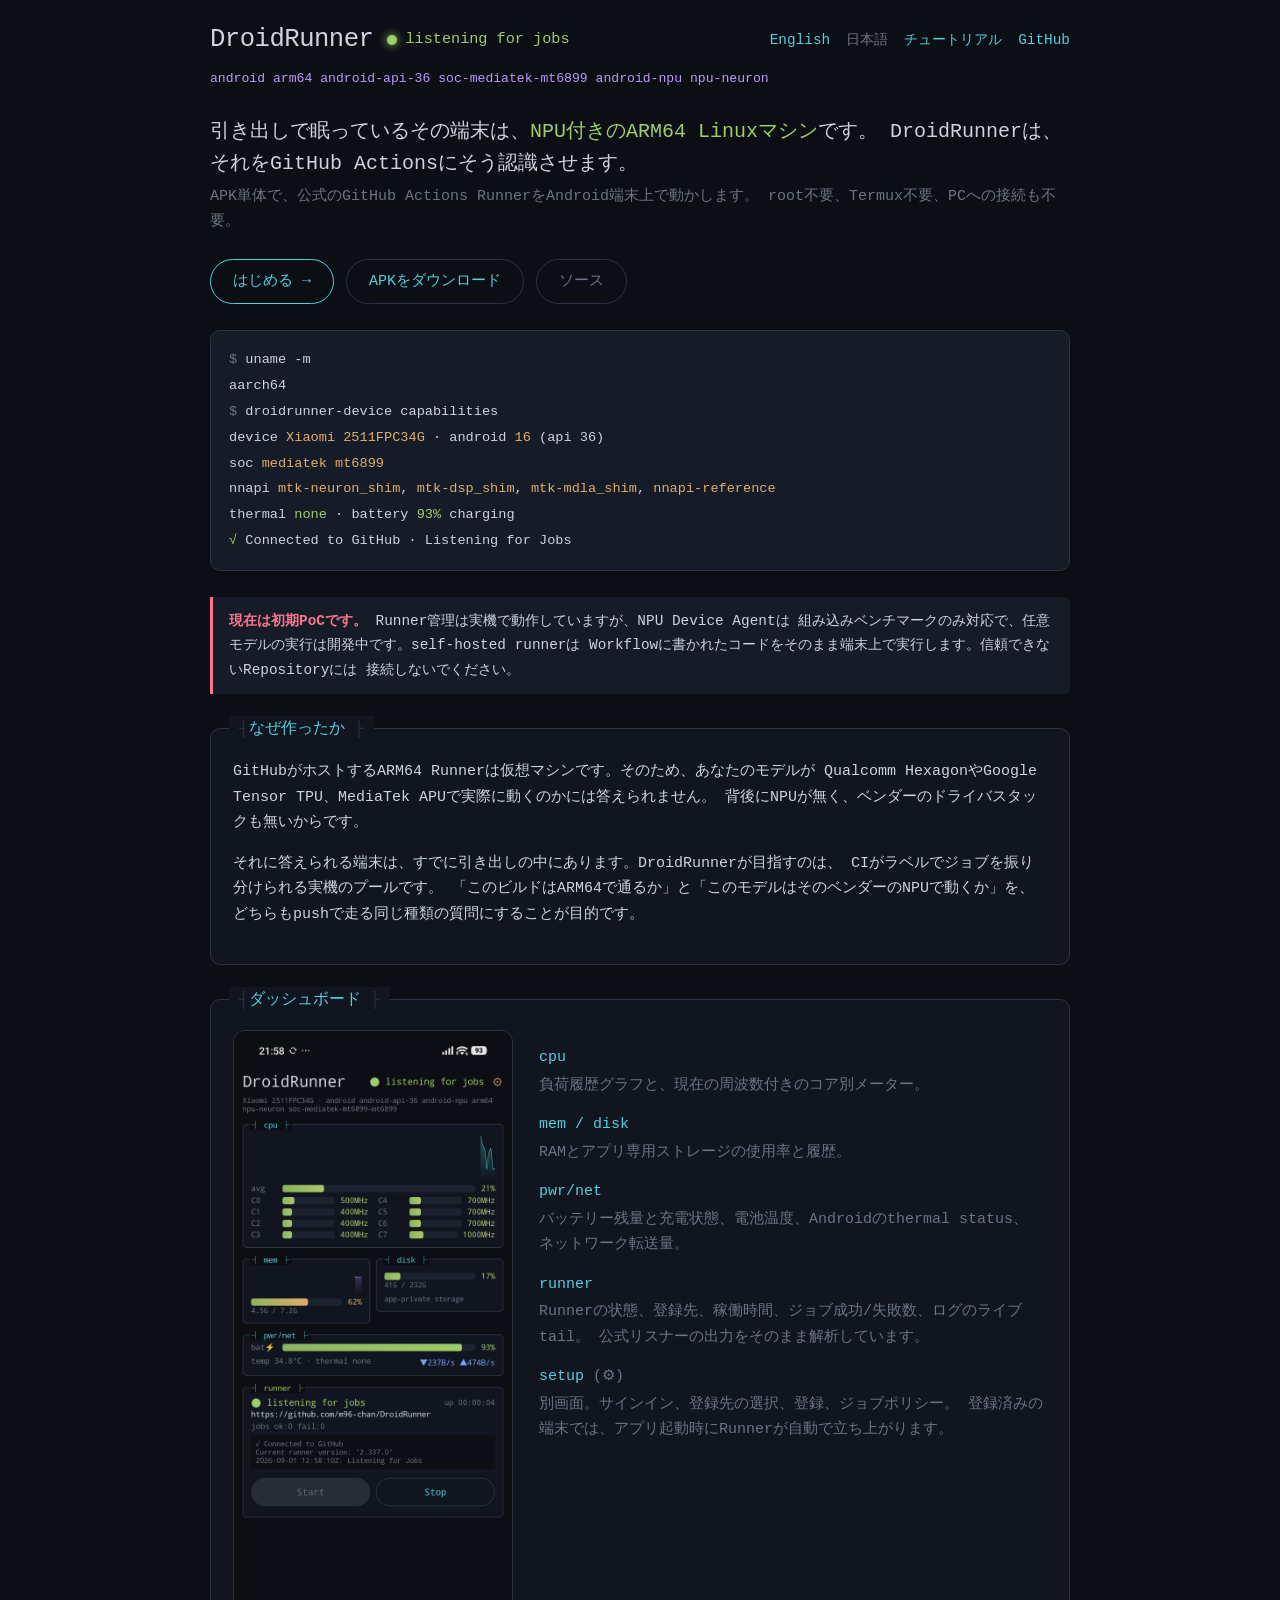
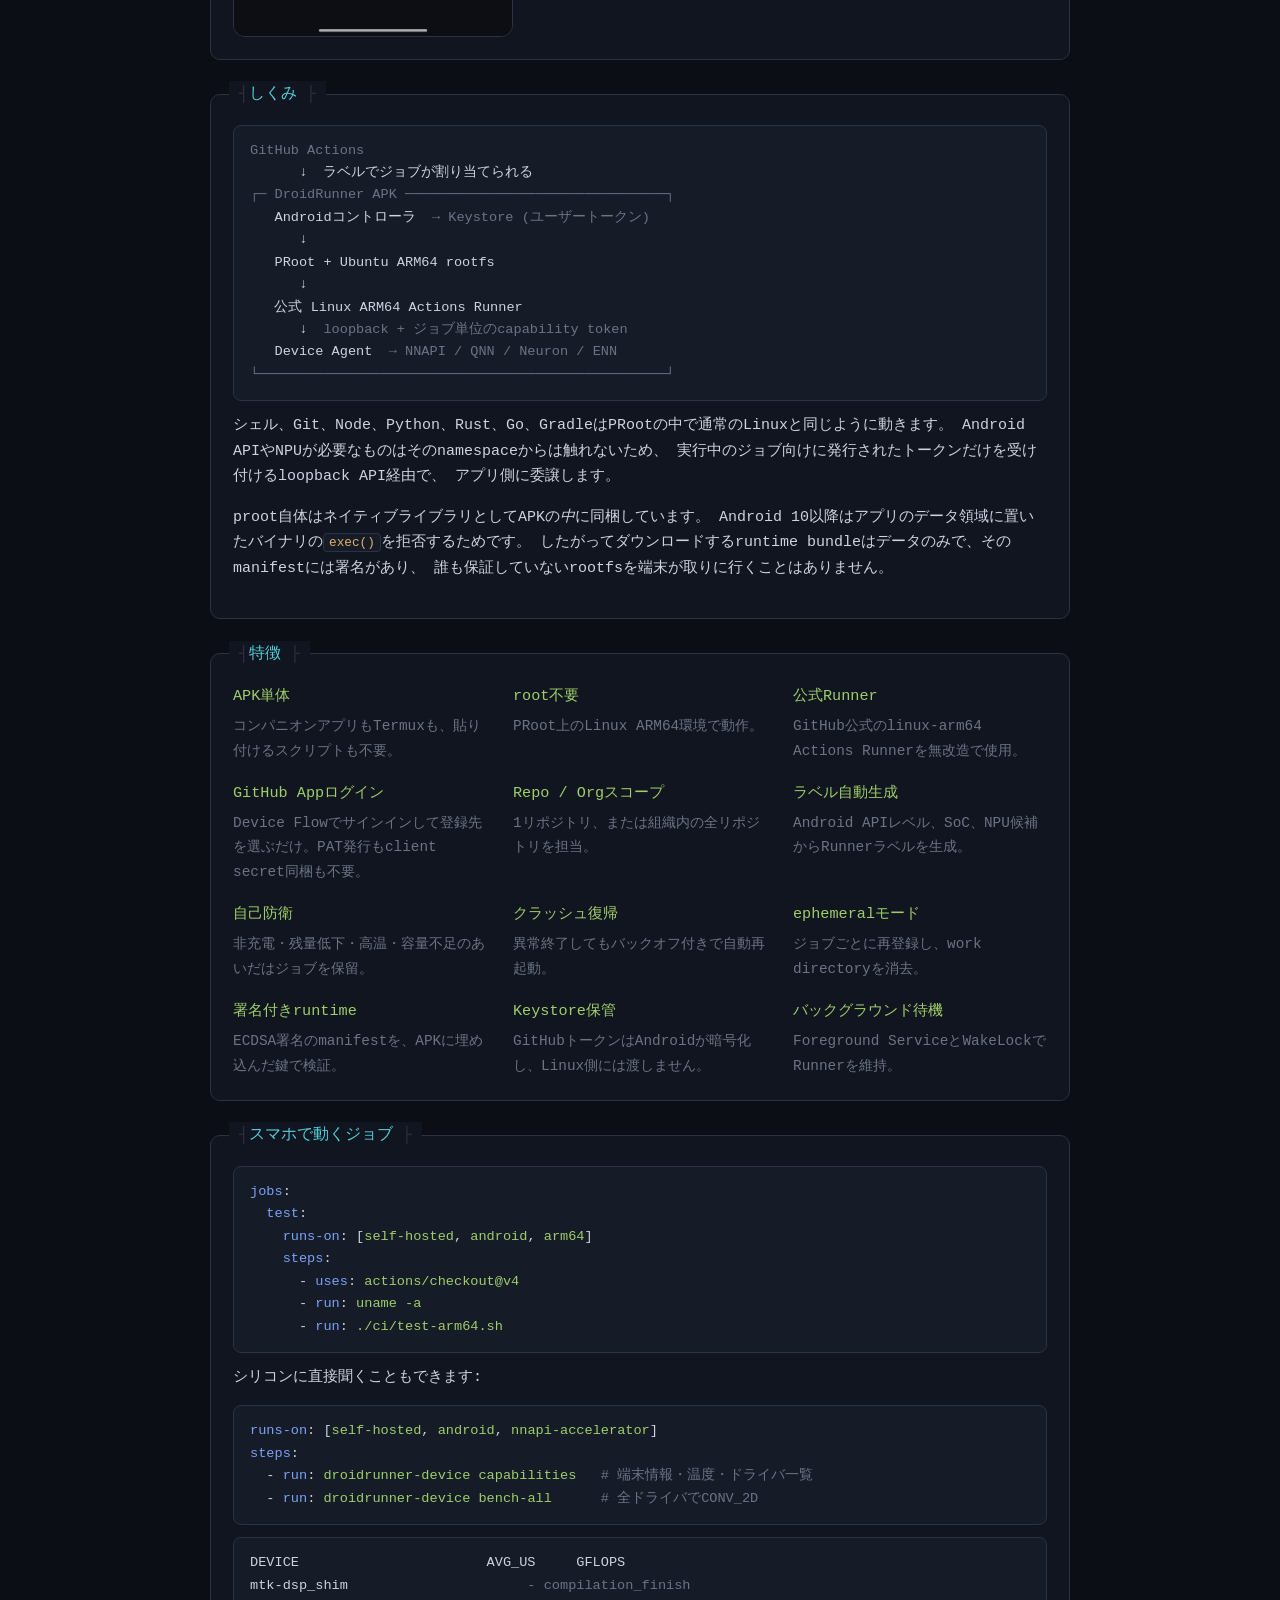
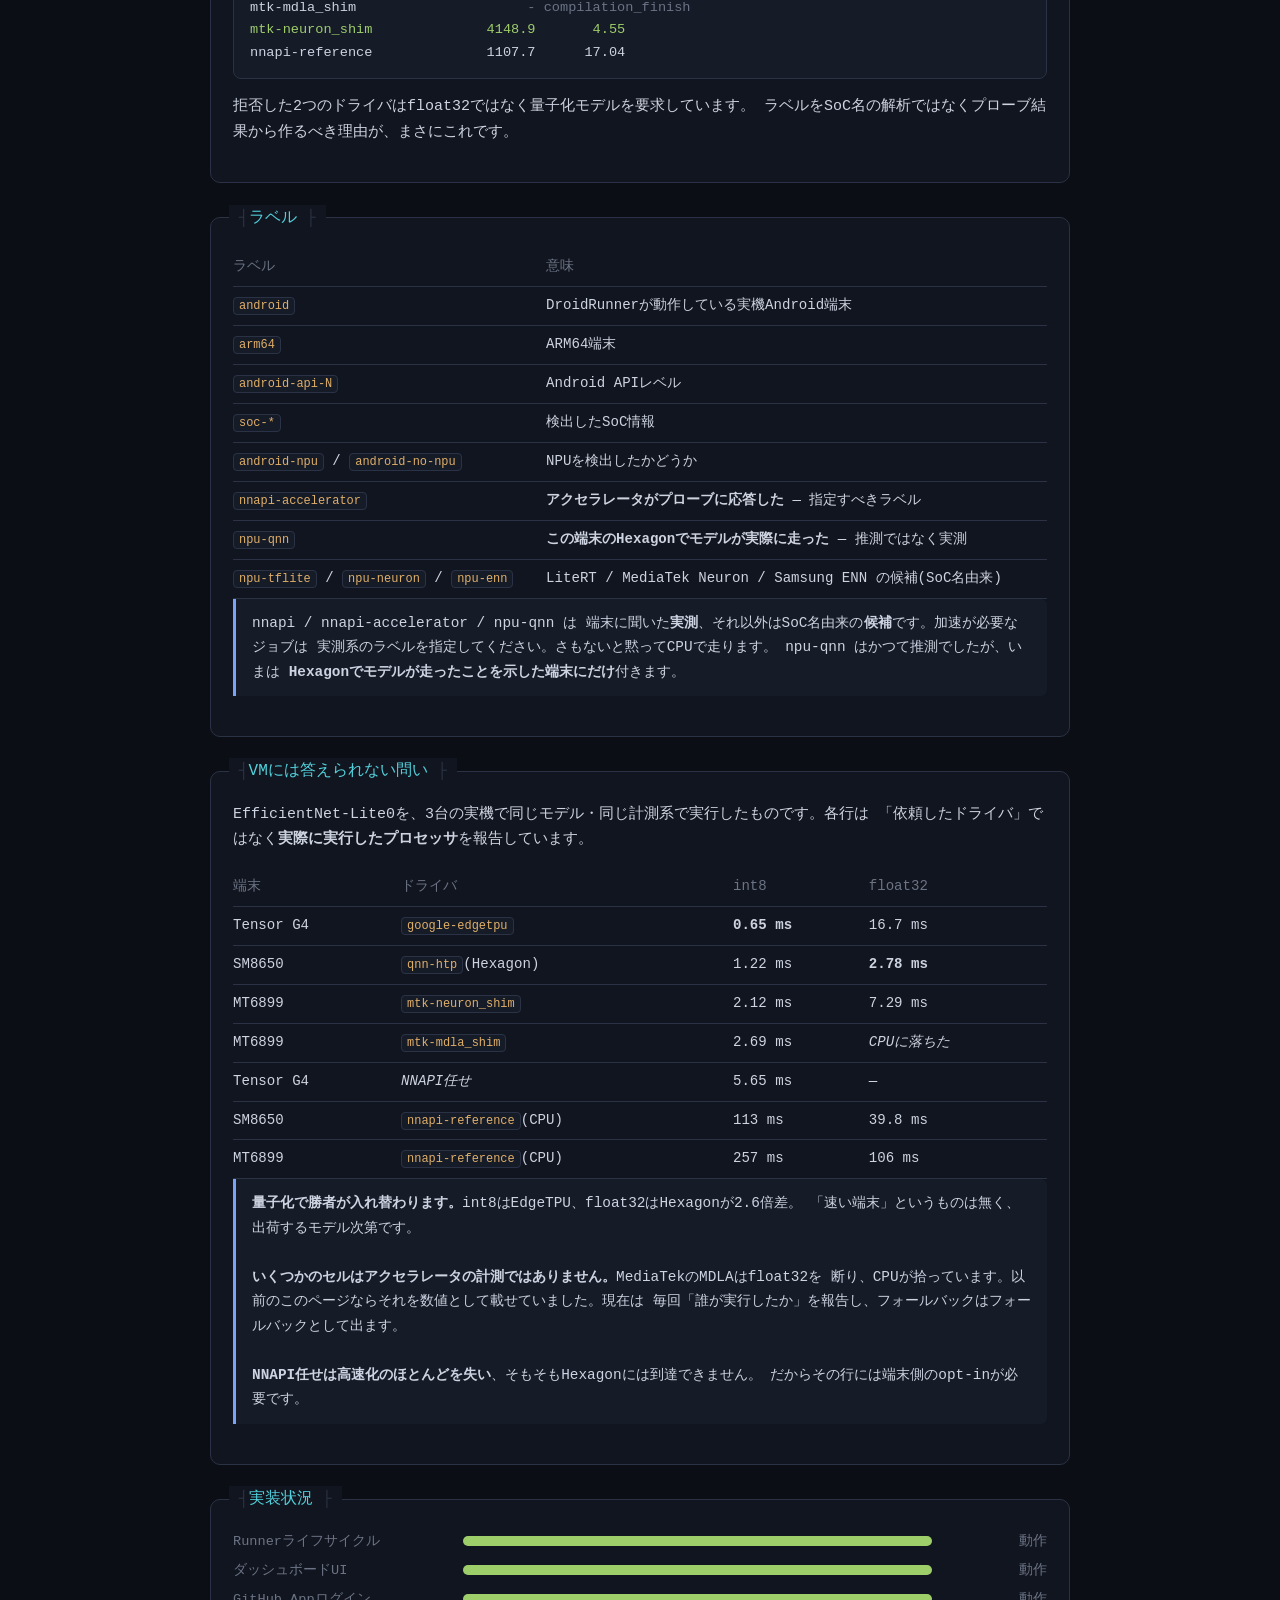
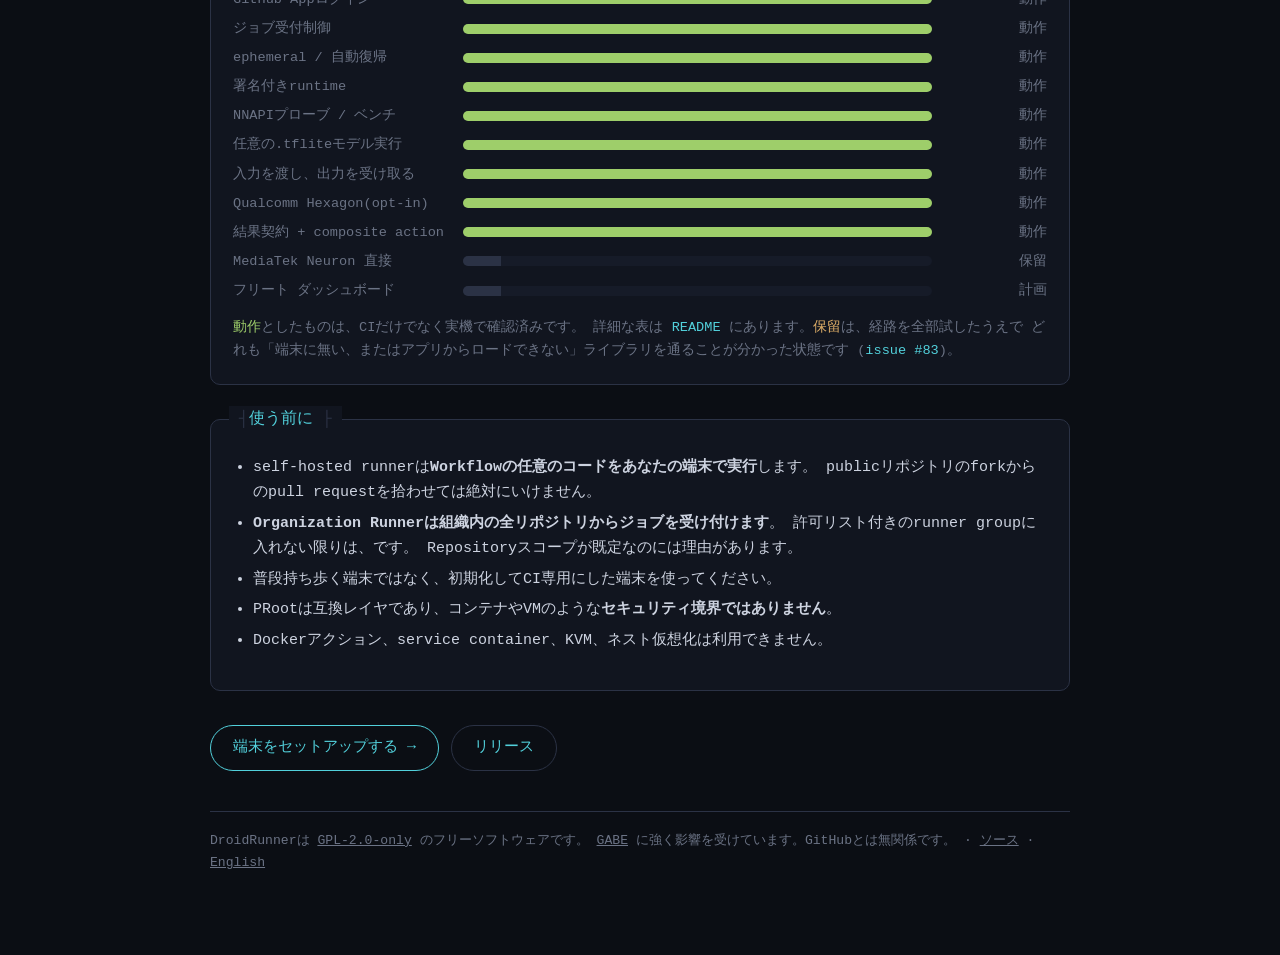
==== site/ja/index.html @ 76c30914 "Bring the site up to what the project does (#90) droidrunner.m96-chan.dev was written before model e" ====
<!doctype html>
<html lang="ja">
<head>
<meta charset="utf-8">
<meta name="viewport" content="width=device-width, initial-scale=1">
<title>DroidRunner — 眠っているAndroid端末を実機GitHub Actions Runnerへ</title>
<meta name="description" content="DroidRunnerは、余っているAndroid端末をGitHub Actionsのself-hosted runnerにするAndroidアプリです。root不要、Termux不要、PC接続不要。">
<meta property="og:title" content="DroidRunner">
<meta property="og:description" content="眠っているAndroid端末を、GitHub Actionsの実機Runnerへ。root不要、Termux不要、PC接続不要。">
<meta property="og:type" content="website">
<meta property="og:image" content="https://droidrunner.m96-chan.dev/assets/dashboard.png">
<meta name="theme-color" content="#0b0e14">
<link rel="canonical" href="https://droidrunner.m96-chan.dev/ja/">
<link rel="icon" href="../assets/favicon-32.png" sizes="32x32">
<link rel="icon" href="../assets/icon-192.png" sizes="192x192">
<link rel="apple-touch-icon" href="../assets/apple-touch-icon.png">
<link rel="stylesheet" href="../assets/style.css">
</head>
<body>
<div class="wrap">

<header class="topbar">
  <div class="brand">DroidRunner</div>
  <div class="status"><span class="dot"></span>listening for jobs</div>
  <div class="spacer"></div>
  <nav class="navlinks">
    <a href="../">English</a>
    <span class="here">日本語</span>
    <a href="tutorial.html">チュートリアル</a>
    <a href="https://github.com/m96-chan/DroidRunner">GitHub</a>
  </nav>
</header>
<p class="labels">
  <span>android</span> <span>arm64</span> <span>android-api-36</span>
  <span>soc-mediatek-mt6899</span> <span>android-npu</span> <span>npu-neuron</span>
</p>

<p class="tagline">
  引き出しで眠っているその端末は、<b>NPU付きのARM64 Linuxマシン</b>です。
  DroidRunnerは、それをGitHub Actionsにそう認識させます。
</p>
<p class="sub">
  APK単体で、公式のGitHub Actions RunnerをAndroid端末上で動かします。
  root不要、Termux不要、PCへの接続も不要。
</p>

<div class="cta">
  <a class="btn primary" href="tutorial.html">はじめる &rarr;</a>
  <a class="btn" href="https://github.com/m96-chan/DroidRunner/releases/latest">APKをダウンロード</a>
  <a class="btn ghost" href="https://github.com/m96-chan/DroidRunner">ソース</a>
</div>

<div class="bootlog">
<span class="t">$</span> uname -m<br>
aarch64<br>
<span class="t">$</span> droidrunner-device capabilities<br>
device   <span class="v">Xiaomi 2511FPC34G</span> &middot; android <span class="v">16</span> (api 36)<br>
soc      <span class="v">mediatek mt6899</span><br>
nnapi    <span class="v">mtk-neuron_shim</span>, <span class="v">mtk-dsp_shim</span>, <span class="v">mtk-mdla_shim</span>, <span class="v">nnapi-reference</span><br>
thermal  <span class="ok">none</span> &middot; battery <span class="ok">93%</span> charging<br>
<span class="ok">&radic;</span> Connected to GitHub &middot; Listening for Jobs
</div>

<div class="note danger">
  <b>現在は初期PoCです。</b> Runner管理は実機で動作していますが、NPU Device Agentは
  組み込みベンチマークのみ対応で、任意モデルの実行は開発中です。self-hosted runnerは
  Workflowに書かれたコードをそのまま端末上で実行します。信頼できないRepositoryには
  接続しないでください。
</div>

<section class="panel">
  <h2>なぜ作ったか</h2>
  <p>
    GitHubがホストするARM64 Runnerは仮想マシンです。そのため、あなたのモデルが
    Qualcomm HexagonやGoogle Tensor TPU、MediaTek APUで実際に動くのかには答えられません。
    背後にNPUが無く、ベンダーのドライバスタックも無いからです。
  </p>
  <p>
    それに答えられる端末は、すでに引き出しの中にあります。DroidRunnerが目指すのは、
    CIがラベルでジョブを振り分けられる実機のプールです。
    「このビルドはARM64で通るか」と「このモデルはそのベンダーのNPUで動くか」を、
    どちらもpushで走る同じ種類の質問にすることが目的です。
  </p>
</section>

<section class="panel">
  <h2>ダッシュボード</h2>
  <div class="shot">
    <img src="../assets/dashboard.png" alt="CPU・メモリ・ディスク・電源・Runnerの各パネルを表示したbtop風ダッシュボード">
    <dl class="legend">
      <dt>cpu</dt>
      <dd>負荷履歴グラフと、現在の周波数付きのコア別メーター。</dd>
      <dt>mem / disk</dt>
      <dd>RAMとアプリ専用ストレージの使用率と履歴。</dd>
      <dt>pwr/net</dt>
      <dd>バッテリー残量と充電状態、電池温度、Androidのthermal status、
          ネットワーク転送量。</dd>
      <dt>runner</dt>
      <dd>Runnerの状態、登録先、稼働時間、ジョブ成功/失敗数、ログのライブtail。
          公式リスナーの出力をそのまま解析しています。</dd>
      <dt>setup <span style="color:var(--dim)">(&#9881;)</span></dt>
      <dd>別画面。サインイン、登録先の選択、登録、ジョブポリシー。
          登録済みの端末では、アプリ起動時にRunnerが自動で立ち上がります。</dd>
    </dl>
  </div>
</section>

<section class="panel">
  <h2>しくみ</h2>
  <pre><span class="c">GitHub Actions</span>
      &darr;  ラベルでジョブが割り当てられる
<span class="c">┌─ DroidRunner APK ────────────────────────────────┐</span>
   Androidコントローラ  <span class="c">→ Keystore (ユーザートークン)</span>
      &darr;
   PRoot + Ubuntu ARM64 rootfs
      &darr;
   公式 Linux ARM64 Actions Runner
      &darr;  <span class="c">loopback + ジョブ単位のcapability token</span>
   Device Agent  <span class="c">→ NNAPI / QNN / Neuron / ENN</span>
<span class="c">└──────────────────────────────────────────────────┘</span></pre>
  <p>
    シェル、Git、Node、Python、Rust、Go、GradleはPRootの中で通常のLinuxと同じように動きます。
    Android APIやNPUが必要なものはそのnamespaceからは触れないため、
    実行中のジョブ向けに発行されたトークンだけを受け付けるloopback API経由で、
    アプリ側に委譲します。
  </p>
  <p>
    proot自体はネイティブライブラリとしてAPKの<em>中</em>に同梱しています。
    Android 10以降はアプリのデータ領域に置いたバイナリの<code>exec()</code>を拒否するためです。
    したがってダウンロードするruntime bundleはデータのみで、そのmanifestには署名があり、
    誰も保証していないrootfsを端末が取りに行くことはありません。
  </p>
</section>

<section class="panel">
  <h2>特徴</h2>
  <div class="grid">
    <div><h4>APK単体</h4><p>コンパニオンアプリもTermuxも、貼り付けるスクリプトも不要。</p></div>
    <div><h4>root不要</h4><p>PRoot上のLinux ARM64環境で動作。</p></div>
    <div><h4>公式Runner</h4><p>GitHub公式のlinux-arm64 Actions Runnerを無改造で使用。</p></div>
    <div><h4>GitHub Appログイン</h4><p>Device Flowでサインインして登録先を選ぶだけ。PAT発行もclient secret同梱も不要。</p></div>
    <div><h4>Repo / Orgスコープ</h4><p>1リポジトリ、または組織内の全リポジトリを担当。</p></div>
    <div><h4>ラベル自動生成</h4><p>Android APIレベル、SoC、NPU候補からRunnerラベルを生成。</p></div>
    <div><h4>自己防衛</h4><p>非充電・残量低下・高温・容量不足のあいだはジョブを保留。</p></div>
    <div><h4>クラッシュ復帰</h4><p>異常終了してもバックオフ付きで自動再起動。</p></div>
    <div><h4>ephemeralモード</h4><p>ジョブごとに再登録し、work directoryを消去。</p></div>
    <div><h4>署名付きruntime</h4><p>ECDSA署名のmanifestを、APKに埋め込んだ鍵で検証。</p></div>
    <div><h4>Keystore保管</h4><p>GitHubトークンはAndroidが暗号化し、Linux側には渡しません。</p></div>
    <div><h4>バックグラウンド待機</h4><p>Foreground ServiceとWakeLockでRunnerを維持。</p></div>
  </div>
</section>

<section class="panel">
  <h2>スマホで動くジョブ</h2>
  <pre><span class="k">jobs</span>:
  <span class="k">test</span>:
    <span class="k">runs-on</span>: [<span class="s">self-hosted</span>, <span class="s">android</span>, <span class="s">arm64</span>]
    <span class="k">steps</span>:
      - <span class="k">uses</span>: <span class="s">actions/checkout@v4</span>
      - <span class="k">run</span>: <span class="s">uname -a</span>
      - <span class="k">run</span>: <span class="s">./ci/test-arm64.sh</span></pre>
  <p>シリコンに直接聞くこともできます:</p>
  <pre><span class="k">runs-on</span>: [<span class="s">self-hosted</span>, <span class="s">android</span>, <span class="s">nnapi-accelerator</span>]
<span class="k">steps</span>:
  - <span class="k">run</span>: <span class="s">droidrunner-device capabilities</span>   <span class="c"># 端末情報・温度・ドライバ一覧</span>
  - <span class="k">run</span>: <span class="s">droidrunner-device bench-all</span>      <span class="c"># 全ドライバでCONV_2D</span></pre>
  <pre>DEVICE                       AVG_US     GFLOPS
mtk-dsp_shim                      <span class="c">- compilation_finish</span>
mtk-mdla_shim                     <span class="c">- compilation_finish</span>
<span class="s">mtk-neuron_shim              4148.9       4.55</span>
nnapi-reference              1107.7      17.04</pre>
  <p>
    拒否した2つのドライバはfloat32ではなく量子化モデルを要求しています。
    ラベルをSoC名の解析ではなくプローブ結果から作るべき理由が、まさにこれです。
  </p>
</section>

<section class="panel">
  <h2>ラベル</h2>
  <div class="scroll">
  <table>
    <tr><th>ラベル</th><th>意味</th></tr>
    <tr><td><code>android</code></td><td>DroidRunnerが動作している実機Android端末</td></tr>
    <tr><td><code>arm64</code></td><td>ARM64端末</td></tr>
    <tr><td><code>android-api-N</code></td><td>Android APIレベル</td></tr>
    <tr><td><code>soc-*</code></td><td>検出したSoC情報</td></tr>
    <tr><td><code>android-npu</code> / <code>android-no-npu</code></td><td>NPUを検出したかどうか</td></tr>
    <tr><td><code>nnapi-accelerator</code></td>
        <td><b>アクセラレータがプローブに応答した</b> &mdash; 指定すべきラベル</td></tr>
    <tr><td><code>npu-qnn</code></td>
        <td><b>この端末のHexagonでモデルが実際に走った</b> &mdash; 推測ではなく実測</td></tr>
    <tr><td><code>npu-tflite</code> / <code>npu-neuron</code> / <code>npu-enn</code></td>
        <td>LiteRT / MediaTek Neuron / Samsung ENN の候補(SoC名由来)</td></tr>
  </table>
  </div>
  <div class="note">
    <code>nnapi</code> / <code>nnapi-accelerator</code> / <code>npu-qnn</code> は
    端末に聞いた<b>実測</b>、それ以外はSoC名由来の<b>候補</b>です。加速が必要なジョブは
    実測系のラベルを指定してください。さもないと黙ってCPUで走ります。
    <code>npu-qnn</code> はかつて推測でしたが、いまは
    <b>Hexagonでモデルが走ったことを示した端末にだけ</b>付きます。
  </div>
</section>


<section class="panel">
  <h2>VMには答えられない問い</h2>
  <p>
    EfficientNet-Lite0を、3台の実機で同じモデル・同じ計測系で実行したものです。各行は
    「依頼したドライバ」ではなく<b>実際に実行したプロセッサ</b>を報告しています。
  </p>
  <table>
    <tr><th>端末</th><th>ドライバ</th><th>int8</th><th>float32</th></tr>
    <tr><td>Tensor G4</td><td><code>google-edgetpu</code></td><td><b>0.65 ms</b></td><td>16.7 ms</td></tr>
    <tr><td>SM8650</td><td><code>qnn-htp</code>(Hexagon)</td><td>1.22 ms</td><td><b>2.78 ms</b></td></tr>
    <tr><td>MT6899</td><td><code>mtk-neuron_shim</code></td><td>2.12 ms</td><td>7.29 ms</td></tr>
    <tr><td>MT6899</td><td><code>mtk-mdla_shim</code></td><td>2.69 ms</td><td><i>CPUに落ちた</i></td></tr>
    <tr><td>Tensor G4</td><td><i>NNAPI任せ</i></td><td>5.65 ms</td><td>&mdash;</td></tr>
    <tr><td>SM8650</td><td><code>nnapi-reference</code>(CPU)</td><td>113 ms</td><td>39.8 ms</td></tr>
    <tr><td>MT6899</td><td><code>nnapi-reference</code>(CPU)</td><td>257 ms</td><td>106 ms</td></tr>
  </table>
  <div class="note">
    <b>量子化で勝者が入れ替わります。</b>int8はEdgeTPU、float32はHexagonが2.6倍差。
    「速い端末」というものは無く、出荷するモデル次第です。<br><br>
    <b>いくつかのセルはアクセラレータの計測ではありません。</b>MediaTekのMDLAはfloat32を
    断り、CPUが拾っています。以前のこのページならそれを数値として載せていました。現在は
    毎回「誰が実行したか」を報告し、フォールバックはフォールバックとして出ます。<br><br>
    <b>NNAPI任せは高速化のほとんどを失い</b>、そもそもHexagonには到達できません。
    だからその行には端末側のopt-inが必要です。
  </div>
</section>

<section class="panel">
  <h2>実装状況</h2>
  <div class="meter"><span class="name">Runnerライフサイクル</span><span class="bar"><i style="width:100%"></i></span><span class="val">動作</span></div>
  <div class="meter"><span class="name">ダッシュボードUI</span><span class="bar"><i style="width:100%"></i></span><span class="val">動作</span></div>
  <div class="meter"><span class="name">GitHub Appログイン</span><span class="bar"><i style="width:100%"></i></span><span class="val">動作</span></div>
  <div class="meter"><span class="name">ジョブ受付制御</span><span class="bar"><i style="width:100%"></i></span><span class="val">動作</span></div>
  <div class="meter"><span class="name">ephemeral / 自動復帰</span><span class="bar"><i style="width:100%"></i></span><span class="val">動作</span></div>
  <div class="meter"><span class="name">署名付きruntime</span><span class="bar"><i style="width:100%"></i></span><span class="val">動作</span></div>
  <div class="meter"><span class="name">NNAPIプローブ / ベンチ</span><span class="bar"><i style="width:100%"></i></span><span class="val">動作</span></div>
  <div class="meter"><span class="name">任意の.tfliteモデル実行</span><span class="bar"><i style="width:100%"></i></span><span class="val">動作</span></div>
  <div class="meter"><span class="name">入力を渡し、出力を受け取る</span><span class="bar"><i style="width:100%"></i></span><span class="val">動作</span></div>
  <div class="meter"><span class="name">Qualcomm Hexagon(opt-in)</span><span class="bar"><i style="width:100%"></i></span><span class="val">動作</span></div>
  <div class="meter"><span class="name">結果契約 + composite action</span><span class="bar"><i style="width:100%"></i></span><span class="val">動作</span></div>
  <div class="meter"><span class="name">MediaTek Neuron 直接</span><span class="bar none"><i style="width:8%"></i></span><span class="val">保留</span></div>
  <div class="meter"><span class="name">フリート ダッシュボード</span><span class="bar none"><i style="width:8%"></i></span><span class="val">計画</span></div>
  <p style="color:var(--dim);font-size:.85rem;margin-bottom:0">
    <span style="color:var(--green)">動作</span>としたものは、CIだけでなく実機で確認済みです。
    詳細な表は
    <a href="https://github.com/m96-chan/DroidRunner/blob/main/README.ja.md">README</a>
    にあります。<span style="color:var(--yellow)">保留</span>は、経路を全部試したうえで
    どれも「端末に無い、またはアプリからロードできない」ライブラリを通ることが分かった状態です
    (<a href="https://github.com/m96-chan/DroidRunner/issues/83">issue #83</a>)。
  </p>
</section>

<section class="panel">
  <h2>使う前に</h2>
  <ul>
    <li>self-hosted runnerは<b>Workflowの任意のコードをあなたの端末で実行</b>します。
        publicリポジトリのforkからのpull requestを拾わせては絶対にいけません。</li>
    <li><b>Organization Runnerは組織内の全リポジトリからジョブを受け付けます</b>。
        許可リスト付きのrunner groupに入れない限りは、です。
        Repositoryスコープが既定なのには理由があります。</li>
    <li>普段持ち歩く端末ではなく、初期化してCI専用にした端末を使ってください。</li>
    <li>PRootは互換レイヤであり、コンテナやVMのような<b>セキュリティ境界ではありません</b>。</li>
    <li>Dockerアクション、service container、KVM、ネスト仮想化は利用できません。</li>
  </ul>
</section>

<div class="cta">
  <a class="btn primary" href="tutorial.html">端末をセットアップする &rarr;</a>
  <a class="btn" href="https://github.com/m96-chan/DroidRunner/releases/latest">リリース</a>
</div>

<footer>
  DroidRunnerは
  <a href="https://github.com/m96-chan/DroidRunner/blob/main/LICENSE">GPL-2.0-only</a>
  のフリーソフトウェアです。
  <a href="https://github.com/godotengine/android-editor-buildenv-app">GABE</a>
  に強く影響を受けています。GitHubとは無関係です。 &middot;
  <a href="https://github.com/m96-chan/DroidRunner">ソース</a> &middot;
  <a href="../">English</a>
</footer>

</div>
</body>
</html>
---- site/assets/style.css ----
/* DroidRunner site — the palette is the app's BtopColors, kept in sync by hand.
   Anything added here should look like it belongs on the dashboard screenshot. */
:root {
  --bg: #0b0e14;
  --panel: #11151f;
  --panel-inset: #161b28;
  --border: #2b3245;
  --text: #cdd3e0;
  --dim: #6b7385;
  --cyan: #52d0db;
  --green: #9ece6a;
  --yellow: #e0af68;
  --red: #f7768e;
  --magenta: #bb9af7;
  --blue: #7aa2f7;
  --mono: ui-monospace, "SFMono-Regular", "JetBrains Mono", "Cascadia Mono",
          Menlo, Consolas, "Liberation Mono", monospace;
}

* { box-sizing: border-box; }

body {
  margin: 0;
  background: var(--bg);
  color: var(--text);
  font-family: var(--mono);
  font-size: 15px;
  line-height: 1.7;
  -webkit-text-size-adjust: 100%;
}

.wrap { max-width: 900px; margin: 0 auto; padding: 0 20px 80px; }

a { color: var(--cyan); text-decoration: none; }
a:hover { text-decoration: underline; }

/* ---- top bar ---------------------------------------------------------- */
.topbar {
  display: flex; align-items: center; gap: 14px; flex-wrap: wrap;
  padding: 18px 0 6px;
}
.brand { font-size: 1.6rem; color: var(--text); letter-spacing: -0.5px; }
.brand a { color: inherit; }
.status {
  display: inline-flex; align-items: center; gap: 8px;
  color: var(--green); font-size: 0.95rem;
}
.dot {
  width: 10px; height: 10px; border-radius: 50%;
  background: var(--green); box-shadow: 0 0 10px var(--green);
  animation: pulse 2.4s ease-in-out infinite;
}
@keyframes pulse { 50% { opacity: 0.35; } }
@media (prefers-reduced-motion: reduce) { .dot { animation: none; } }
.topbar .spacer { flex: 1; }
.navlinks { display: flex; gap: 16px; font-size: 0.9rem; flex-wrap: wrap; }
.navlinks .here { color: var(--dim); }

.labels { color: var(--dim); font-size: 0.82rem; margin: 0 0 26px; word-break: break-word; }
.labels span { color: var(--magenta); }

/* ---- panels ----------------------------------------------------------- */
.panel {
  position: relative;
  border: 1px solid var(--border);
  border-radius: 10px;
  background: var(--panel);
  padding: 30px 22px 22px;
  margin: 34px 0;
}
.panel > h2, .panel > h1 {
  position: absolute; top: -0.85em; left: 18px;
  margin: 0; padding: 0 10px;
  background: var(--panel);
  color: var(--cyan);
  font-size: 1rem; font-weight: normal;
}
.panel > h2::before, .panel > h1::before { content: "\2524 "; color: var(--border); }
.panel > h2::after,  .panel > h1::after  { content: " \251c"; color: var(--border); }
.panel h3 { color: var(--yellow); font-size: 0.98rem; font-weight: normal; margin: 26px 0 8px; }
.panel > :first-of-type + * { margin-top: 0; }
.panel p:first-child, .panel h3:first-of-type { margin-top: 0; }

/* ---- hero ------------------------------------------------------------- */
.tagline { font-size: 1.25rem; line-height: 1.6; margin: 10px 0 4px; }
.tagline b { color: var(--green); font-weight: normal; }
.sub { color: var(--dim); margin: 0 0 24px; }

.cta { display: flex; gap: 12px; flex-wrap: wrap; margin: 22px 0 4px; }
.btn {
  border: 1px solid var(--border); border-radius: 24px;
  padding: 9px 22px; color: var(--cyan); background: transparent;
}
.btn:hover { background: var(--panel-inset); text-decoration: none; }
.btn.primary { border-color: var(--cyan); }
.btn.ghost { color: var(--dim); }

/* ---- boot log --------------------------------------------------------- */
.bootlog {
  border: 1px solid var(--border); border-radius: 10px;
  background: var(--panel-inset); padding: 16px 18px;
  font-size: 0.85rem; line-height: 1.9; overflow-x: auto; margin: 26px 0;
}
.bootlog .ok { color: var(--green); }
.bootlog .t  { color: var(--dim); }
.bootlog .v  { color: var(--yellow); }

/* ---- shot ------------------------------------------------------------- */
.shot { display: flex; gap: 26px; align-items: flex-start; flex-wrap: wrap; }
.shot img {
  width: 280px; max-width: 100%; border: 1px solid var(--border); border-radius: 12px;
}
.shot .legend { flex: 1; min-width: 250px; }
.shot .legend dt { color: var(--cyan); margin-top: 14px; }
.shot .legend dd { margin: 2px 0 0; color: var(--dim); }
.shot .legend dt:first-child { margin-top: 0; }

/* ---- grid of features -------------------------------------------------- */
.grid { display: grid; gap: 18px 26px; grid-template-columns: repeat(auto-fit, minmax(240px, 1fr)); }
.grid h4 { margin: 0 0 4px; font-size: 0.95rem; font-weight: normal; color: var(--green); }
.grid p { margin: 0; color: var(--dim); font-size: 0.9rem; }

/* ---- code -------------------------------------------------------------- */
pre {
  background: var(--panel-inset); border: 1px solid var(--border); border-radius: 8px;
  padding: 14px 16px; overflow-x: auto; font-size: 0.85rem; line-height: 1.65;
  margin: 12px 0;
}
code { font-family: var(--mono); }
p code, li code, td code, dd code {
  background: var(--panel-inset); border: 1px solid var(--border); border-radius: 4px;
  padding: 1px 5px; font-size: 0.85em; color: var(--yellow);
}
pre .k { color: var(--blue); }
pre .s { color: var(--green); }
pre .c { color: var(--dim); }
pre .p { color: var(--magenta); }

/* ---- steps -------------------------------------------------------------- */
ol.steps { list-style: none; counter-reset: step; padding: 0; margin: 0; }
ol.steps > li {
  counter-increment: step; position: relative;
  padding: 0 0 22px 44px; border-left: 1px solid var(--border);
  margin-left: 13px;
}
ol.steps > li:last-child { border-left-color: transparent; padding-bottom: 0; }
ol.steps > li::before {
  content: counter(step);
  position: absolute; left: -13px; top: 0;
  width: 26px; height: 26px; border-radius: 50%;
  border: 1px solid var(--border); background: var(--panel);
  color: var(--cyan); font-size: 0.8rem;
  display: flex; align-items: center; justify-content: center;
}
ol.steps > li > b { color: var(--text); font-weight: normal; display: block; margin-bottom: 4px; }
ol.steps p { margin: 6px 0; color: var(--dim); }
ol.steps p.lead { color: var(--text); }

/* ---- callouts ----------------------------------------------------------- */
.note {
  border-left: 3px solid var(--blue); background: var(--panel-inset);
  padding: 12px 16px; margin: 18px 0; border-radius: 0 6px 6px 0; font-size: 0.9rem;
}
.note.warn { border-left-color: var(--yellow); }
.note.danger { border-left-color: var(--red); }
.note b { color: var(--text); }
.note.warn b { color: var(--yellow); }
.note.danger b { color: var(--red); }
.note :first-child { margin-top: 0; }
.note :last-child { margin-bottom: 0; }

/* ---- tables -------------------------------------------------------------- */
.scroll { overflow-x: auto; }
table { border-collapse: collapse; width: 100%; font-size: 0.88rem; }
th, td { text-align: left; padding: 7px 12px 7px 0; border-bottom: 1px solid var(--border); vertical-align: top; }
th { color: var(--dim); font-weight: normal; }
td.ok { color: var(--green); }
td.todo { color: var(--dim); }

/* ---- meter (decorative status bars) -------------------------------------- */
.meter { display: flex; align-items: center; gap: 10px; margin: 6px 0; font-size: 0.85rem; }
.meter .name { width: 220px; color: var(--dim); flex-shrink: 0; }
.meter .bar { flex: 1; height: 10px; border-radius: 5px; background: var(--panel-inset); overflow: hidden; min-width: 60px; }
.meter .bar i { display: block; height: 100%; background: var(--green); }
.meter .bar.part i { background: var(--yellow); }
.meter .bar.none i { background: var(--border); }
.meter .val { width: 105px; text-align: right; color: var(--dim); flex-shrink: 0; }

/* ---- footer -------------------------------------------------------------- */
footer { color: var(--dim); font-size: 0.82rem; border-top: 1px solid var(--border); padding-top: 18px; margin-top: 40px; }
footer a { color: var(--dim); text-decoration: underline; }

ul { padding-left: 20px; }
ul li { margin: 5px 0; }

@media (max-width: 560px) {
  body { font-size: 14px; }
  .panel { padding: 28px 15px 18px; }
  .meter .name { width: 130px; font-size: .8rem; }
}
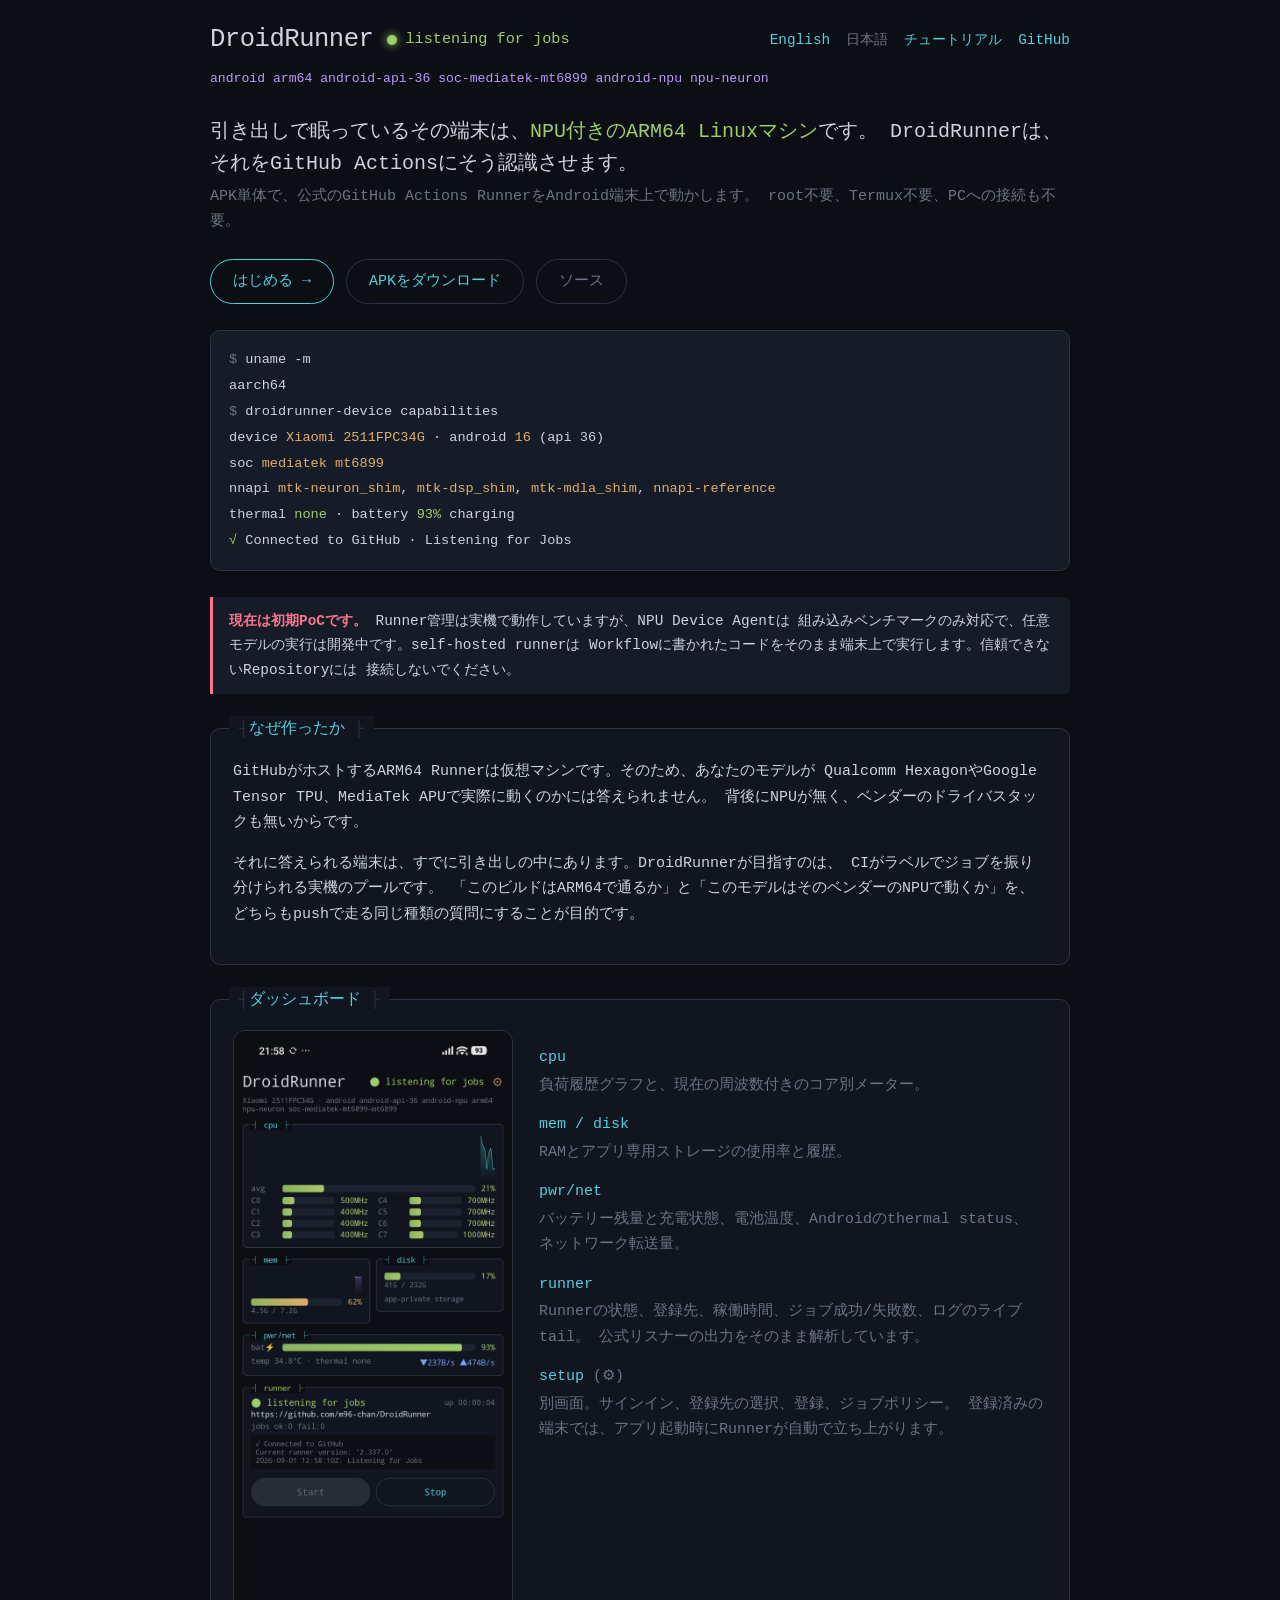
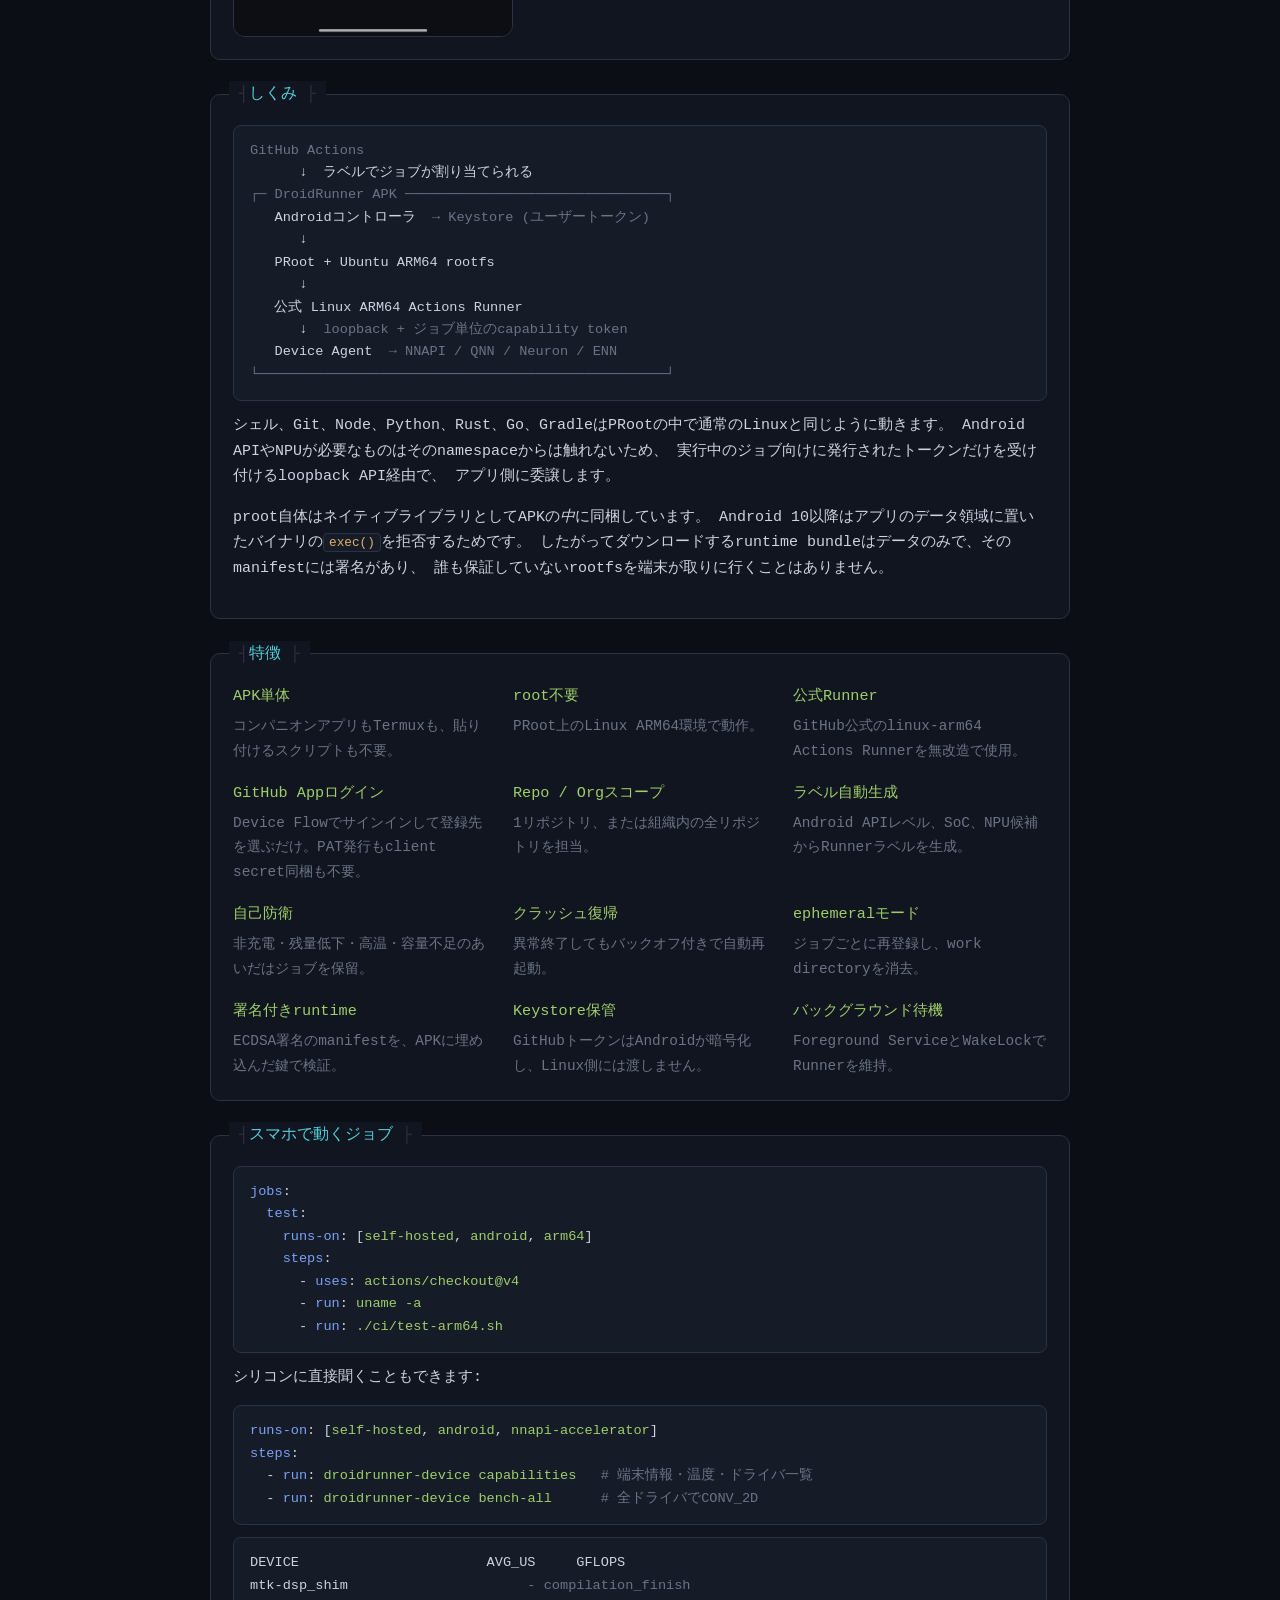
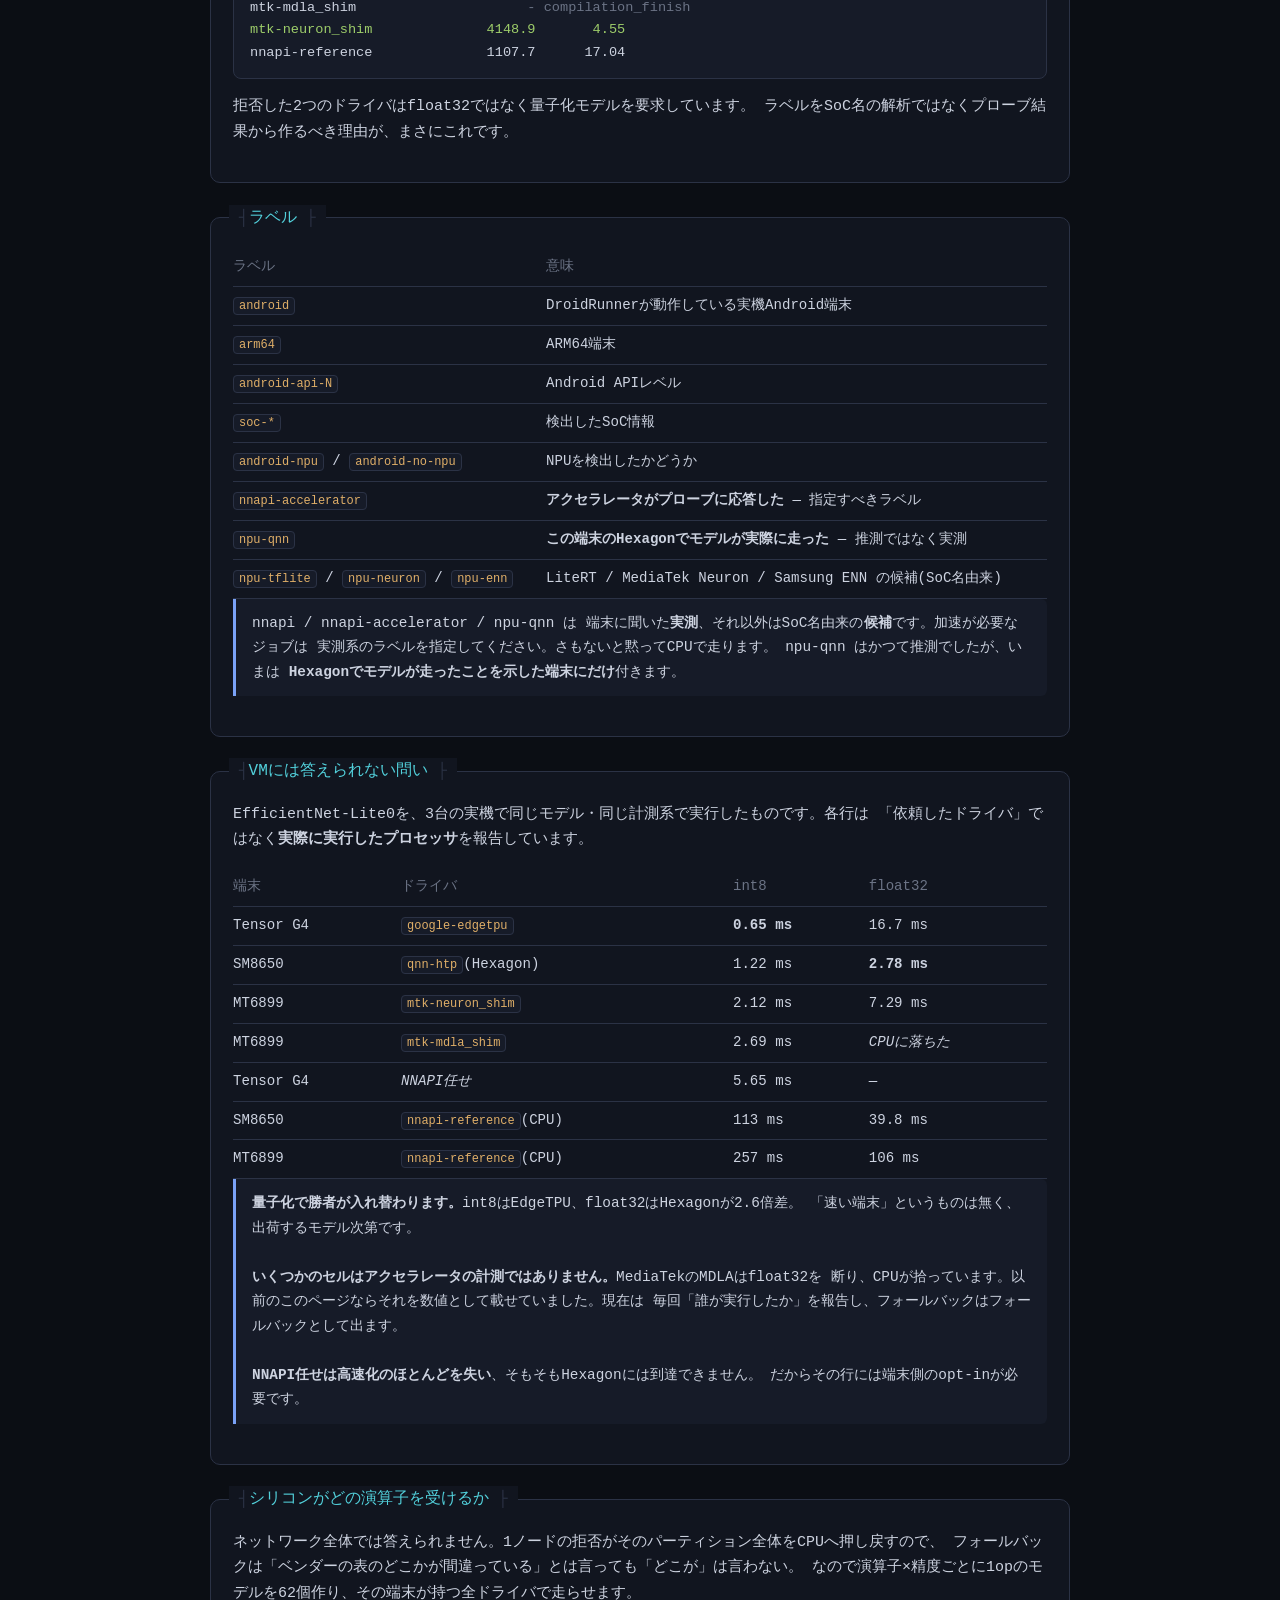
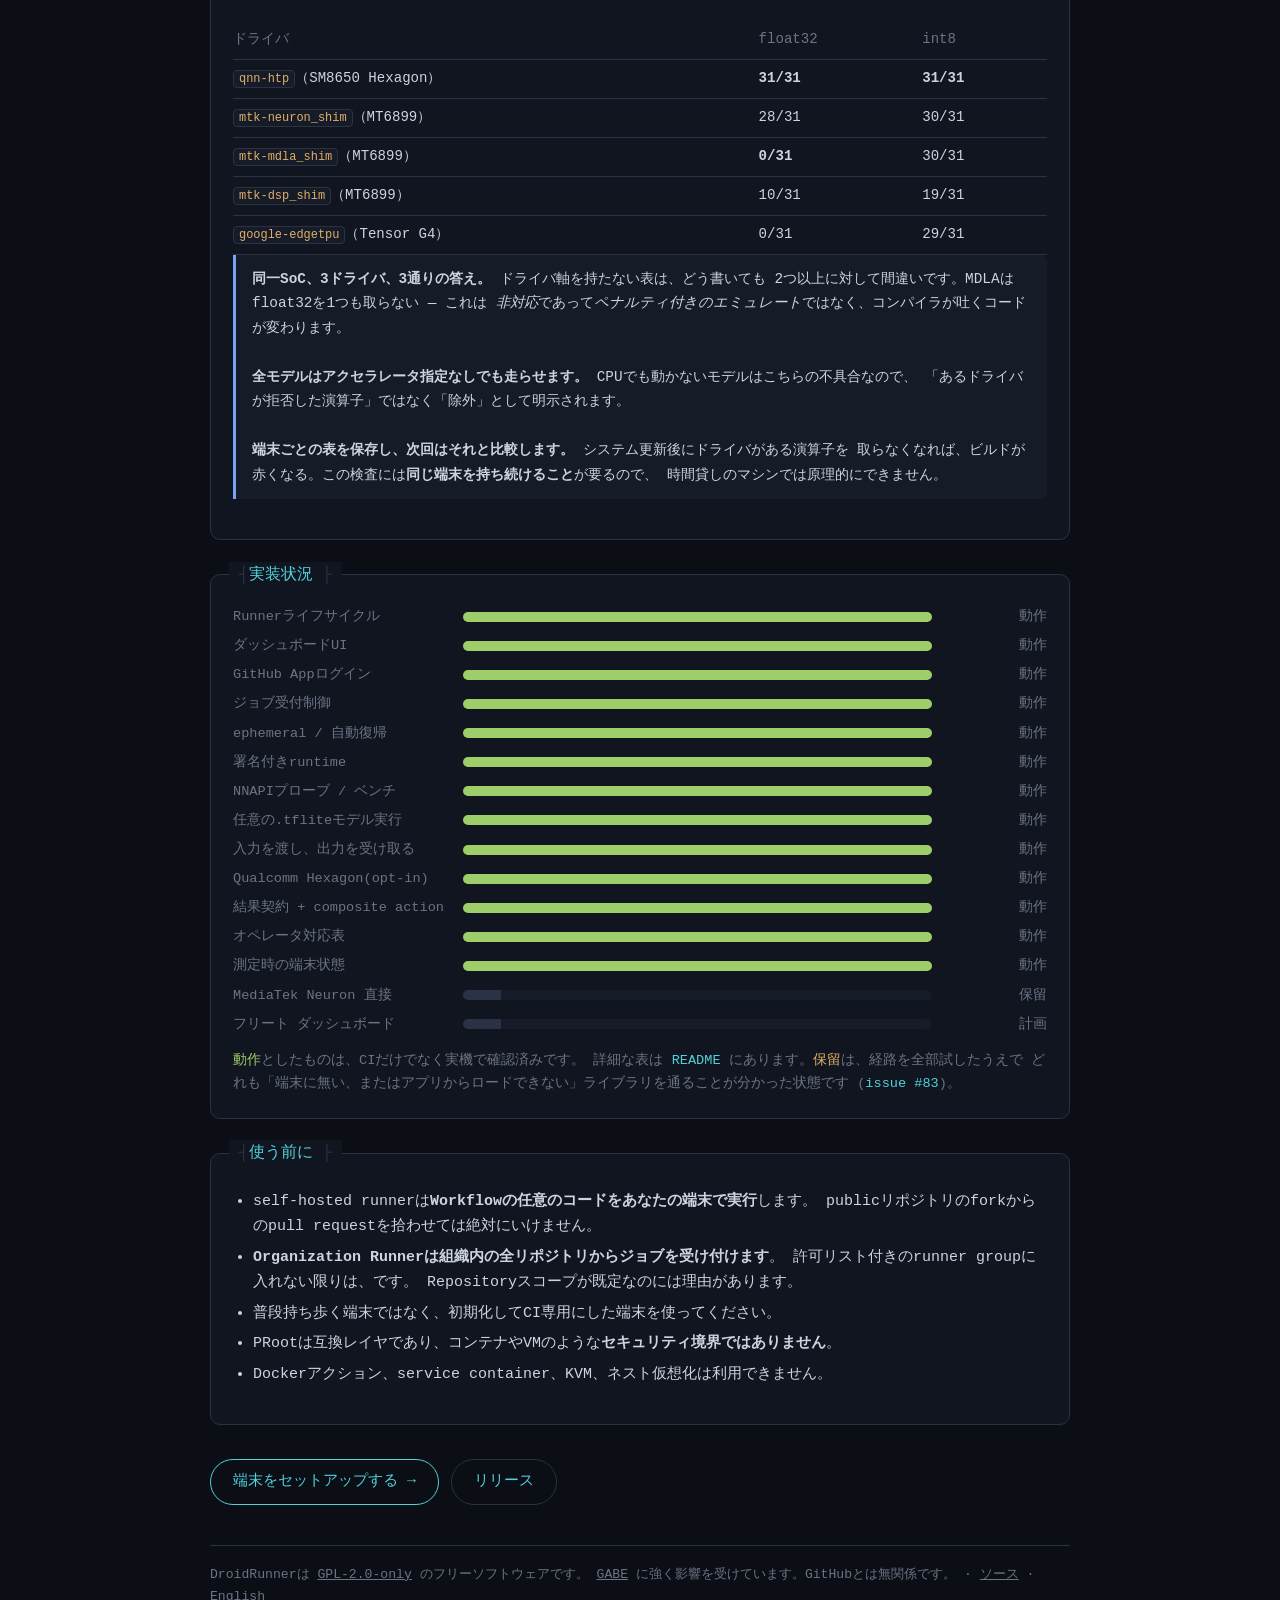
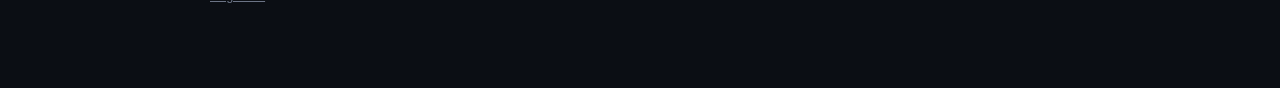
==== commit 8784d2df: "Bring the site and the matrix doc up to what v0.8.0 does The site had no mention of the operator mat" ====
--- a/site/ja/index.html
+++ b/site/ja/index.html
@@ -231,6 +231,33 @@
 </section>
 
 <section class="panel">
+  <h2>シリコンがどの演算子を受けるか</h2>
+  <p>
+    ネットワーク全体では答えられません。1ノードの拒否がそのパーティション全体をCPUへ押し戻すので、
+    フォールバックは「ベンダーの表のどこかが間違っている」とは言っても「どこが」は言わない。
+    なので演算子×精度ごとに1opのモデルを62個作り、その端末が持つ全ドライバで走らせます。
+  </p>
+  <table>
+    <tr><th>ドライバ</th><th>float32</th><th>int8</th></tr>
+    <tr><td><code>qnn-htp</code>（SM8650 Hexagon）</td><td><b>31/31</b></td><td><b>31/31</b></td></tr>
+    <tr><td><code>mtk-neuron_shim</code>（MT6899）</td><td>28/31</td><td>30/31</td></tr>
+    <tr><td><code>mtk-mdla_shim</code>（MT6899）</td><td><b>0/31</b></td><td>30/31</td></tr>
+    <tr><td><code>mtk-dsp_shim</code>（MT6899）</td><td>10/31</td><td>19/31</td></tr>
+    <tr><td><code>google-edgetpu</code>（Tensor G4）</td><td>0/31</td><td>29/31</td></tr>
+  </table>
+  <div class="note">
+    <b>同一SoC、3ドライバ、3通りの答え。</b> ドライバ軸を持たない表は、どう書いても
+    2つ以上に対して間違いです。MDLAはfloat32を1つも取らない &mdash; これは
+    <i>非対応</i>であって<i>ペナルティ付きのエミュレート</i>ではなく、コンパイラが吐くコードが変わります。<br><br>
+    <b>全モデルはアクセラレータ指定なしでも走らせます。</b> CPUでも動かないモデルはこちらの不具合なので、
+    「あるドライバが拒否した演算子」ではなく「除外」として明示されます。<br><br>
+    <b>端末ごとの表を保存し、次回はそれと比較します。</b> システム更新後にドライバがある演算子を
+    取らなくなれば、ビルドが赤くなる。この検査には<b>同じ端末を持ち続けること</b>が要るので、
+    時間貸しのマシンでは原理的にできません。
+  </div>
+</section>
+
+<section class="panel">
   <h2>実装状況</h2>
   <div class="meter"><span class="name">Runnerライフサイクル</span><span class="bar"><i style="width:100%"></i></span><span class="val">動作</span></div>
   <div class="meter"><span class="name">ダッシュボードUI</span><span class="bar"><i style="width:100%"></i></span><span class="val">動作</span></div>
@@ -243,6 +270,8 @@
   <div class="meter"><span class="name">入力を渡し、出力を受け取る</span><span class="bar"><i style="width:100%"></i></span><span class="val">動作</span></div>
   <div class="meter"><span class="name">Qualcomm Hexagon(opt-in)</span><span class="bar"><i style="width:100%"></i></span><span class="val">動作</span></div>
   <div class="meter"><span class="name">結果契約 + composite action</span><span class="bar"><i style="width:100%"></i></span><span class="val">動作</span></div>
+  <div class="meter"><span class="name">オペレータ対応表</span><span class="bar"><i style="width:100%"></i></span><span class="val">動作</span></div>
+  <div class="meter"><span class="name">測定時の端末状態</span><span class="bar"><i style="width:100%"></i></span><span class="val">動作</span></div>
   <div class="meter"><span class="name">MediaTek Neuron 直接</span><span class="bar none"><i style="width:8%"></i></span><span class="val">保留</span></div>
   <div class="meter"><span class="name">フリート ダッシュボード</span><span class="bar none"><i style="width:8%"></i></span><span class="val">計画</span></div>
   <p style="color:var(--dim);font-size:.85rem;margin-bottom:0">
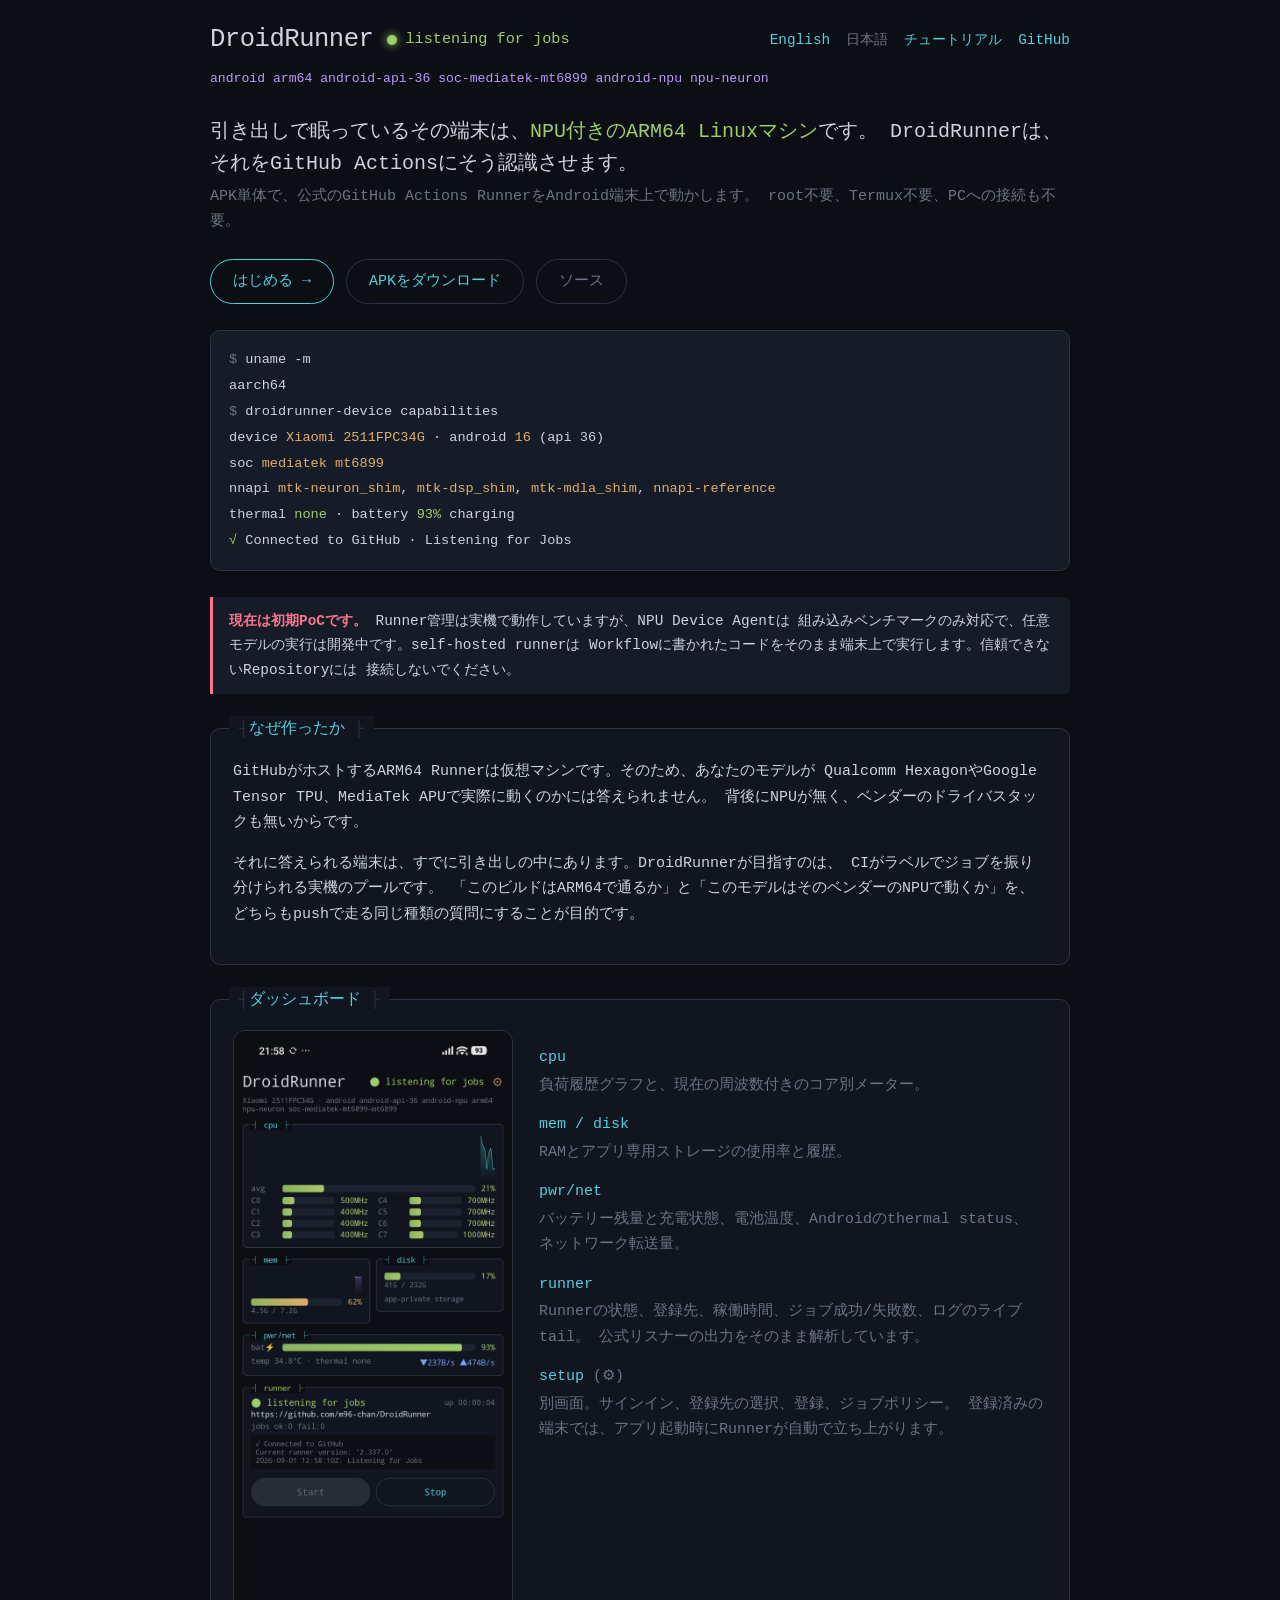
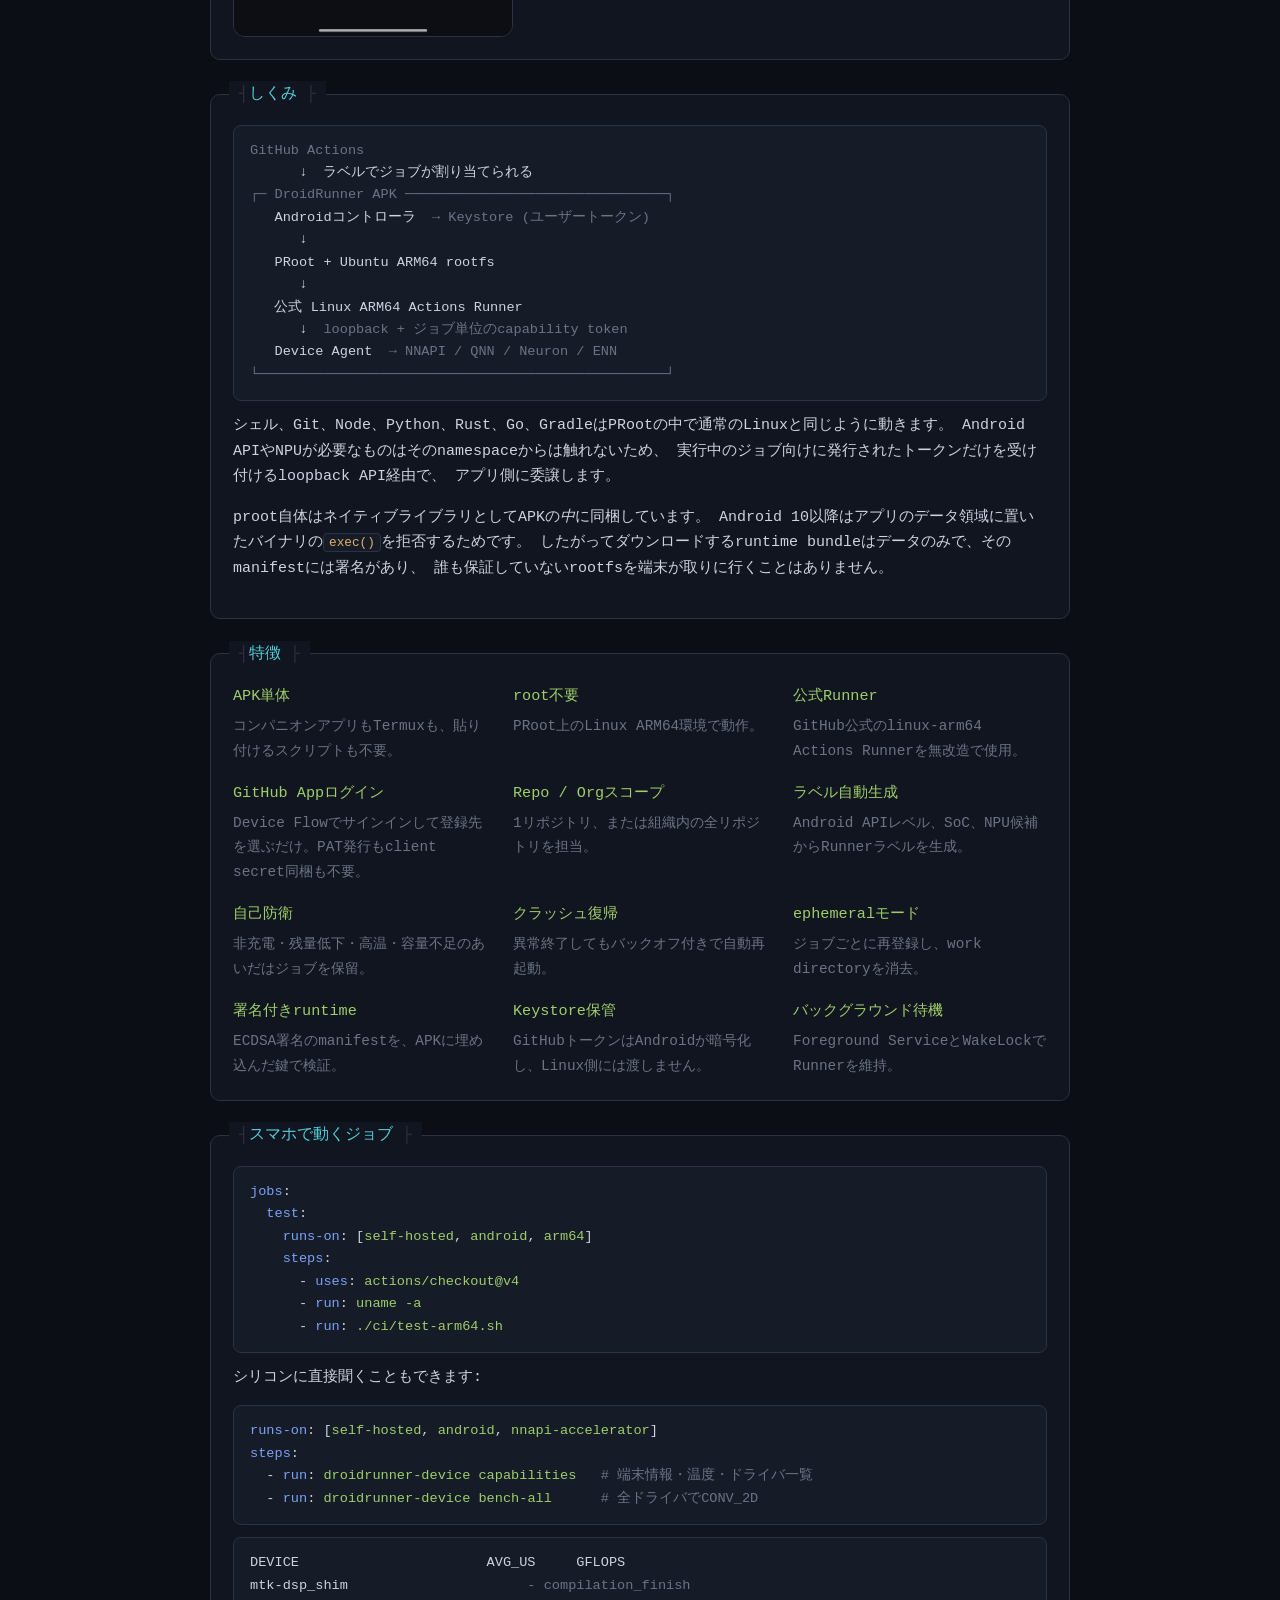
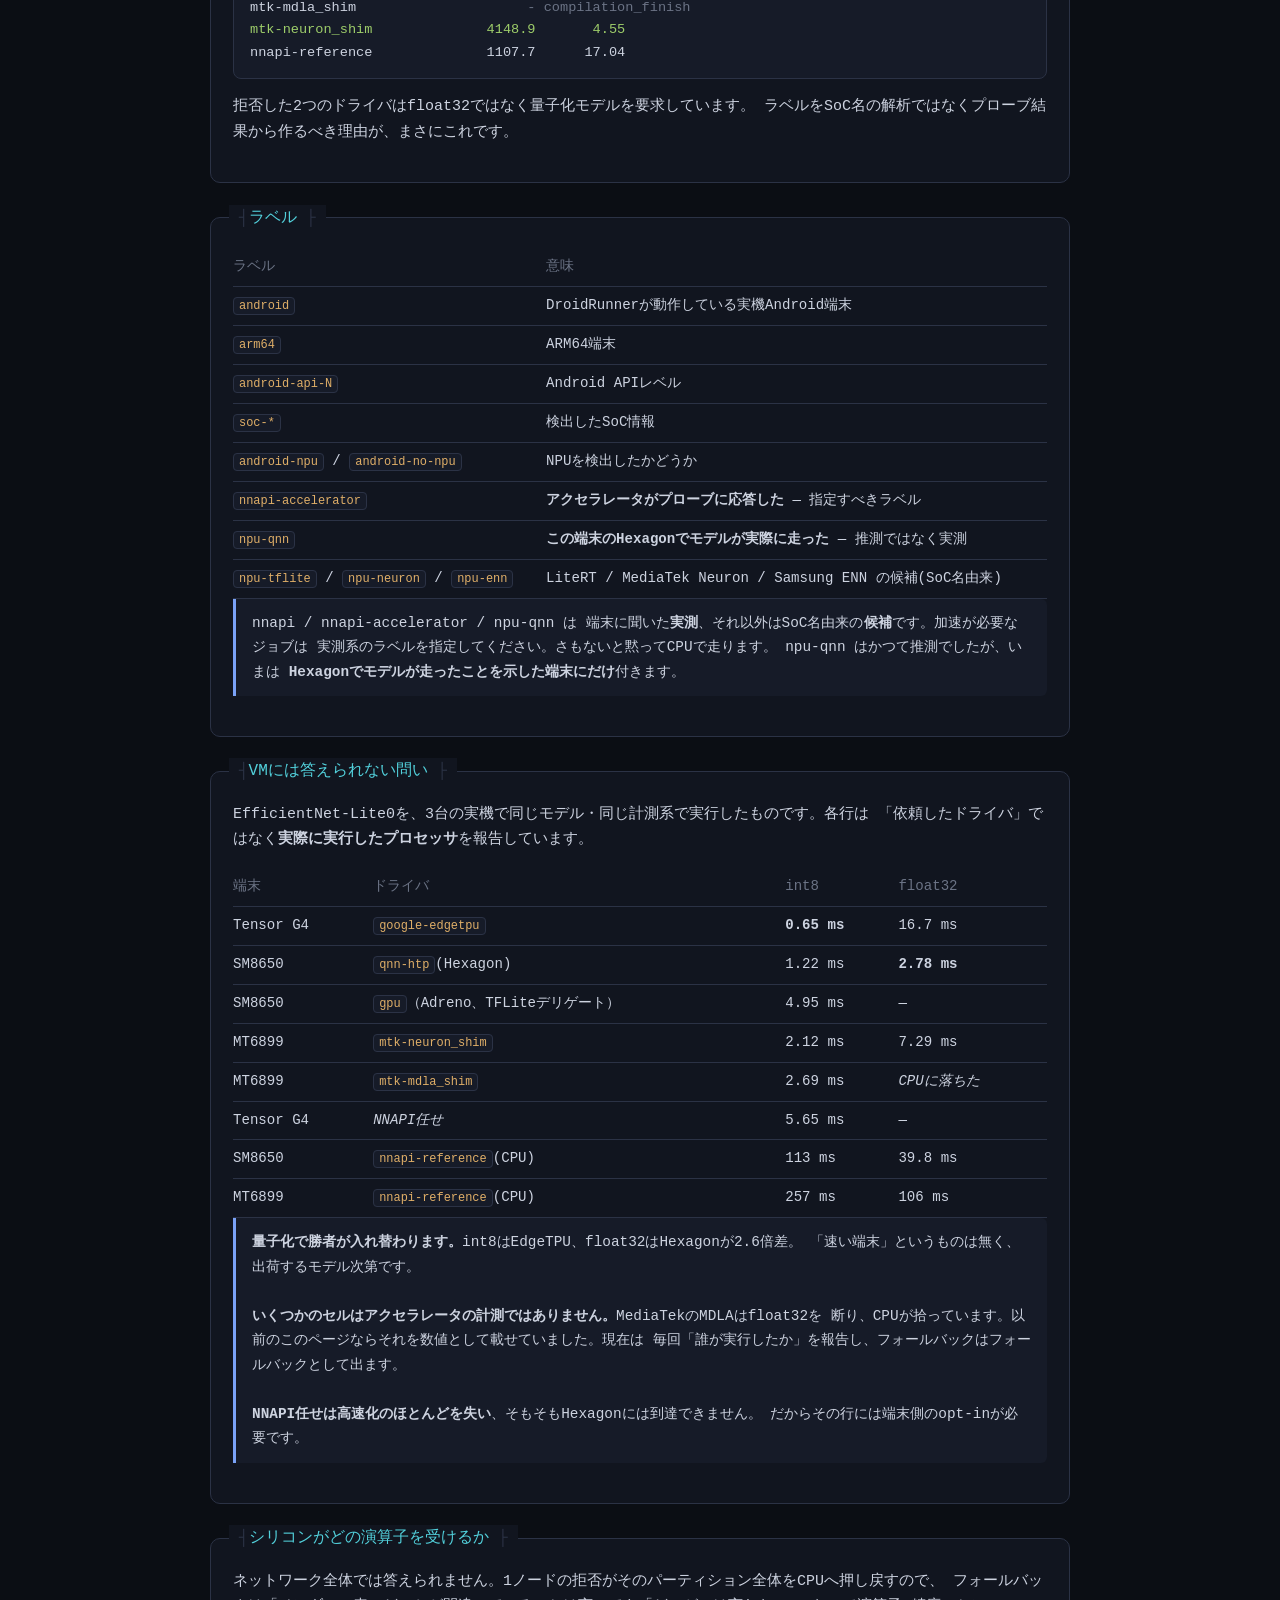
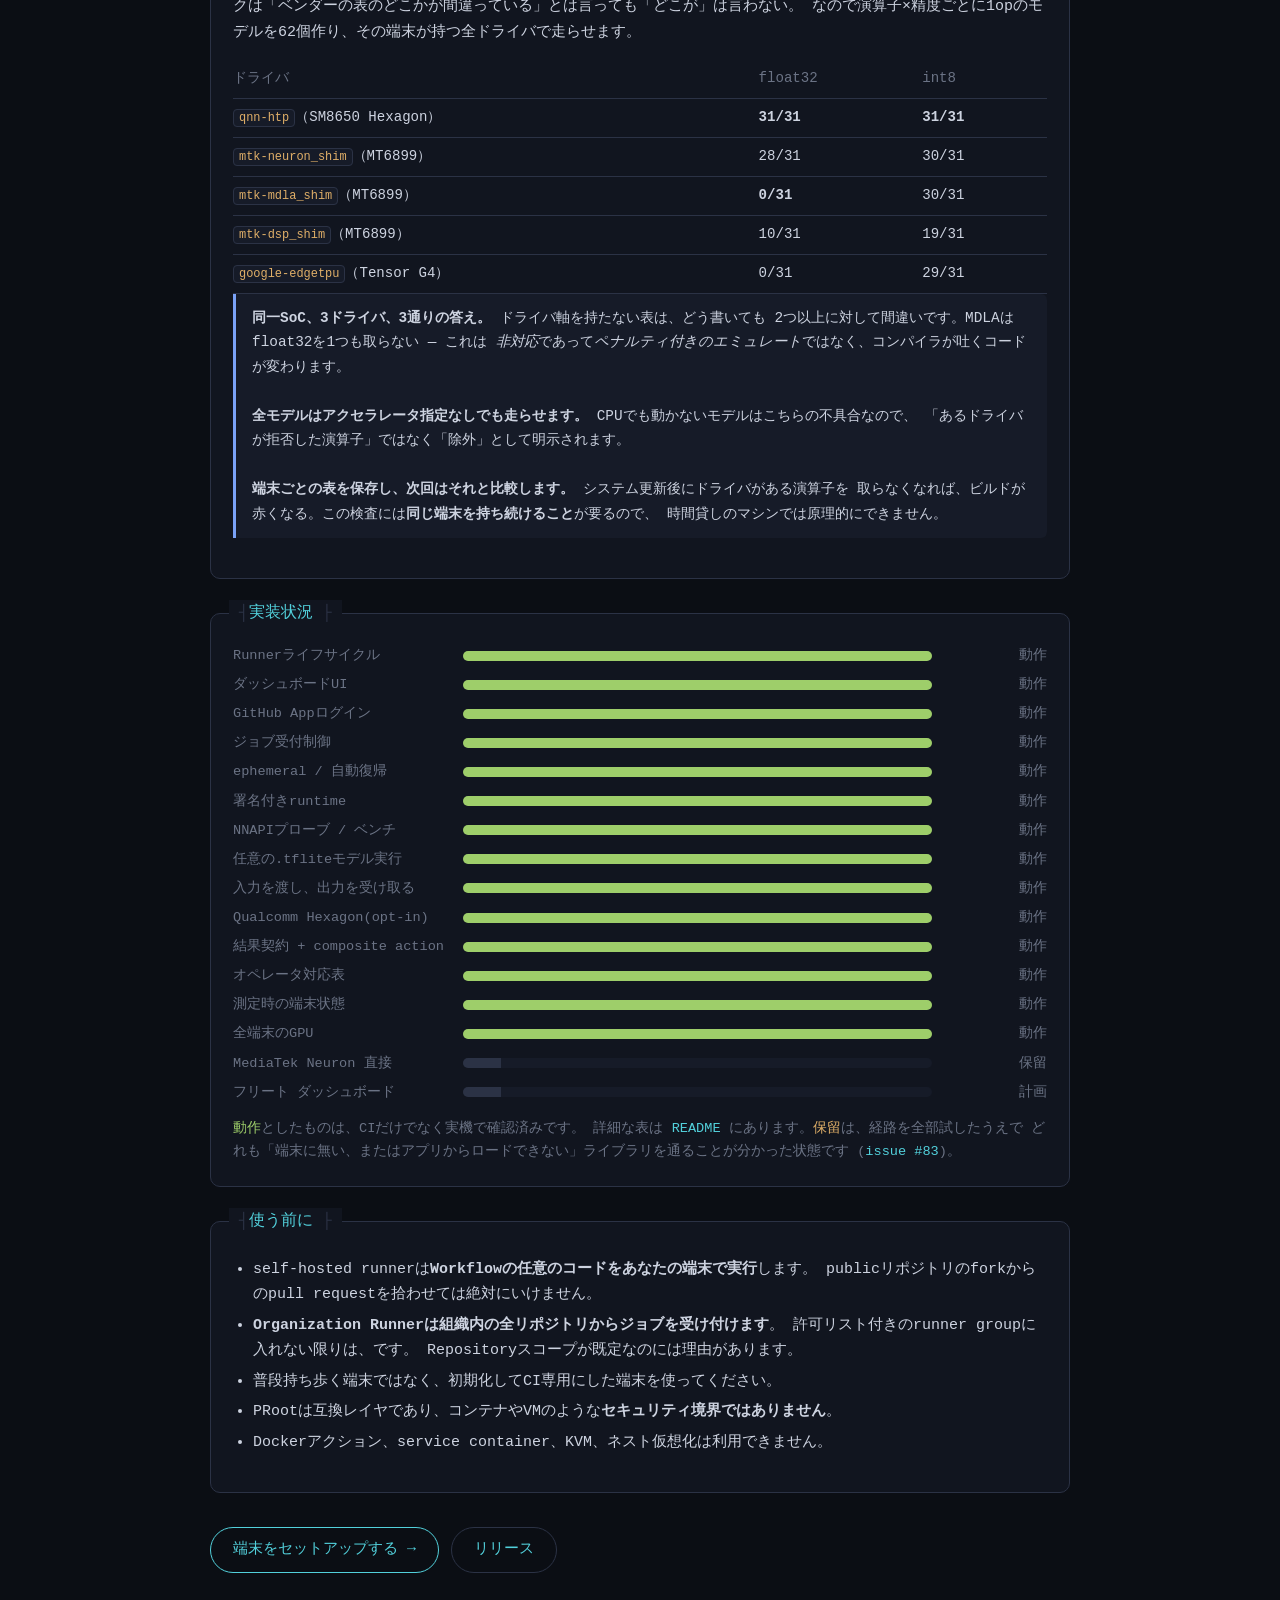
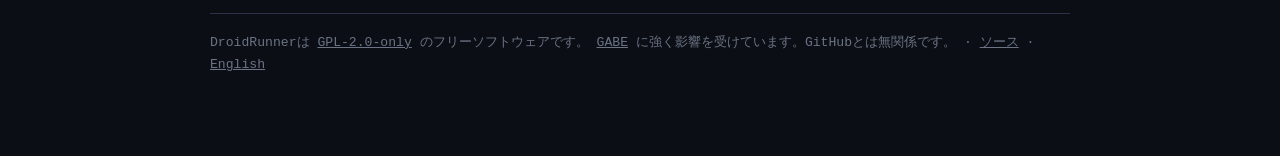
==== commit 7740b9cb: "Say that the GPU exists, before releasing it `--device gpu` was reachable and documented nowhere — n" ====
--- a/site/ja/index.html
+++ b/site/ja/index.html
@@ -213,6 +213,7 @@
     <tr><th>端末</th><th>ドライバ</th><th>int8</th><th>float32</th></tr>
     <tr><td>Tensor G4</td><td><code>google-edgetpu</code></td><td><b>0.65 ms</b></td><td>16.7 ms</td></tr>
     <tr><td>SM8650</td><td><code>qnn-htp</code>(Hexagon)</td><td>1.22 ms</td><td><b>2.78 ms</b></td></tr>
+    <tr><td>SM8650</td><td><code>gpu</code>（Adreno、TFLiteデリゲート）</td><td>4.95 ms</td><td>&mdash;</td></tr>
     <tr><td>MT6899</td><td><code>mtk-neuron_shim</code></td><td>2.12 ms</td><td>7.29 ms</td></tr>
     <tr><td>MT6899</td><td><code>mtk-mdla_shim</code></td><td>2.69 ms</td><td><i>CPUに落ちた</i></td></tr>
     <tr><td>Tensor G4</td><td><i>NNAPI任せ</i></td><td>5.65 ms</td><td>&mdash;</td></tr>
@@ -272,6 +273,7 @@
   <div class="meter"><span class="name">結果契約 + composite action</span><span class="bar"><i style="width:100%"></i></span><span class="val">動作</span></div>
   <div class="meter"><span class="name">オペレータ対応表</span><span class="bar"><i style="width:100%"></i></span><span class="val">動作</span></div>
   <div class="meter"><span class="name">測定時の端末状態</span><span class="bar"><i style="width:100%"></i></span><span class="val">動作</span></div>
+  <div class="meter"><span class="name">全端末のGPU</span><span class="bar"><i style="width:100%"></i></span><span class="val">動作</span></div>
   <div class="meter"><span class="name">MediaTek Neuron 直接</span><span class="bar none"><i style="width:8%"></i></span><span class="val">保留</span></div>
   <div class="meter"><span class="name">フリート ダッシュボード</span><span class="bar none"><i style="width:8%"></i></span><span class="val">計画</span></div>
   <p style="color:var(--dim);font-size:.85rem;margin-bottom:0">
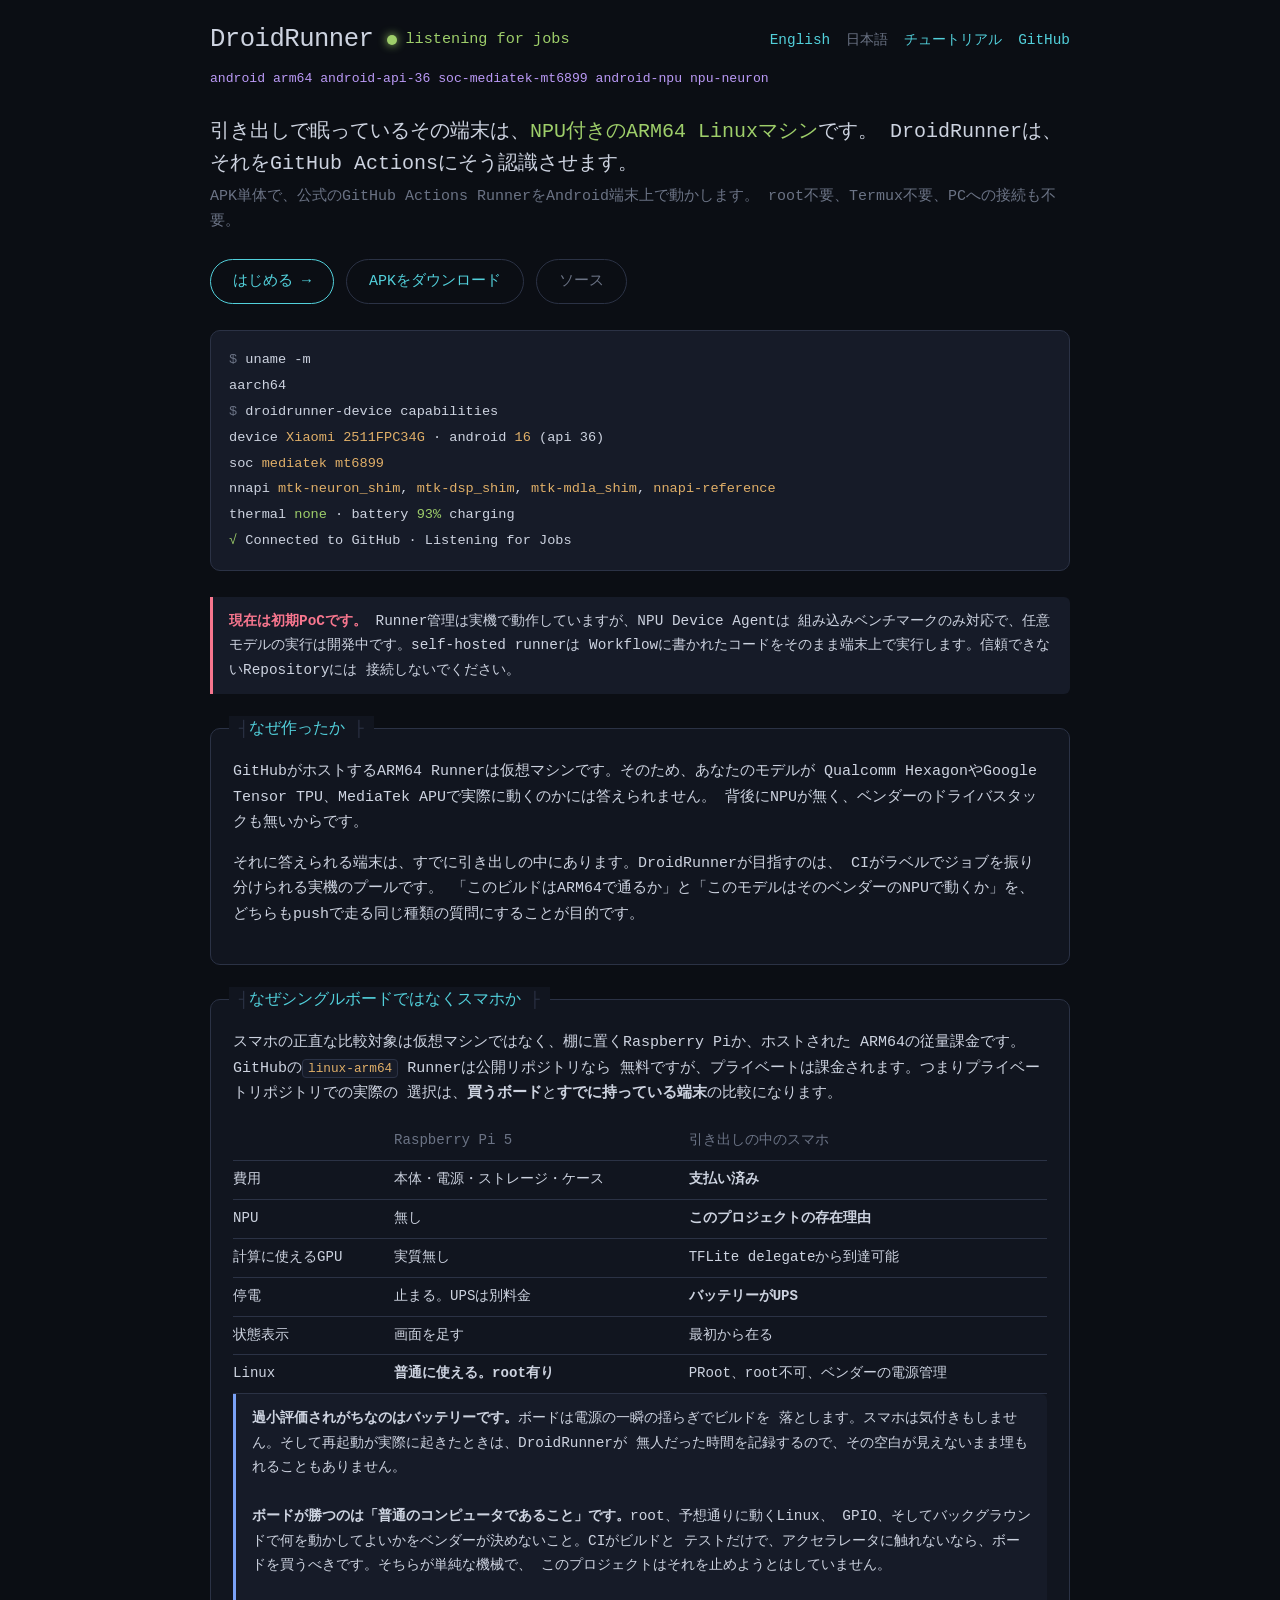
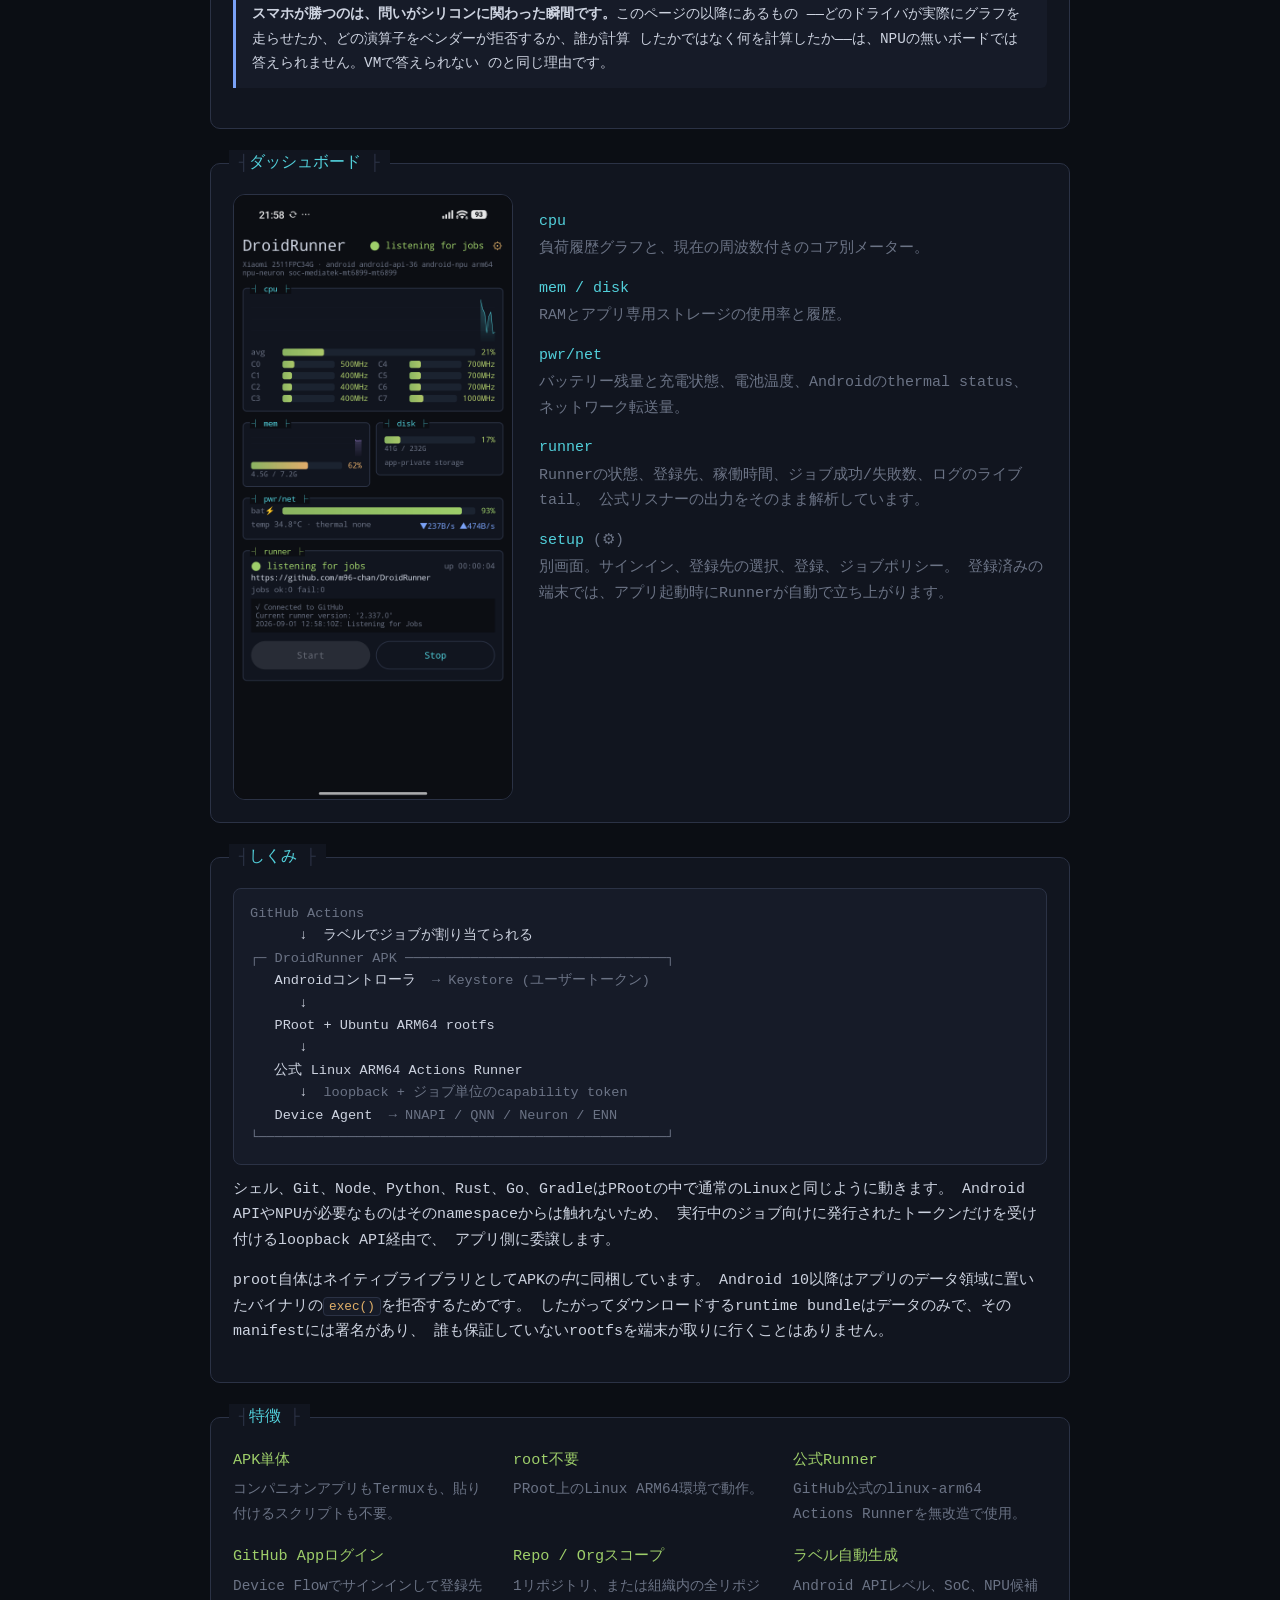
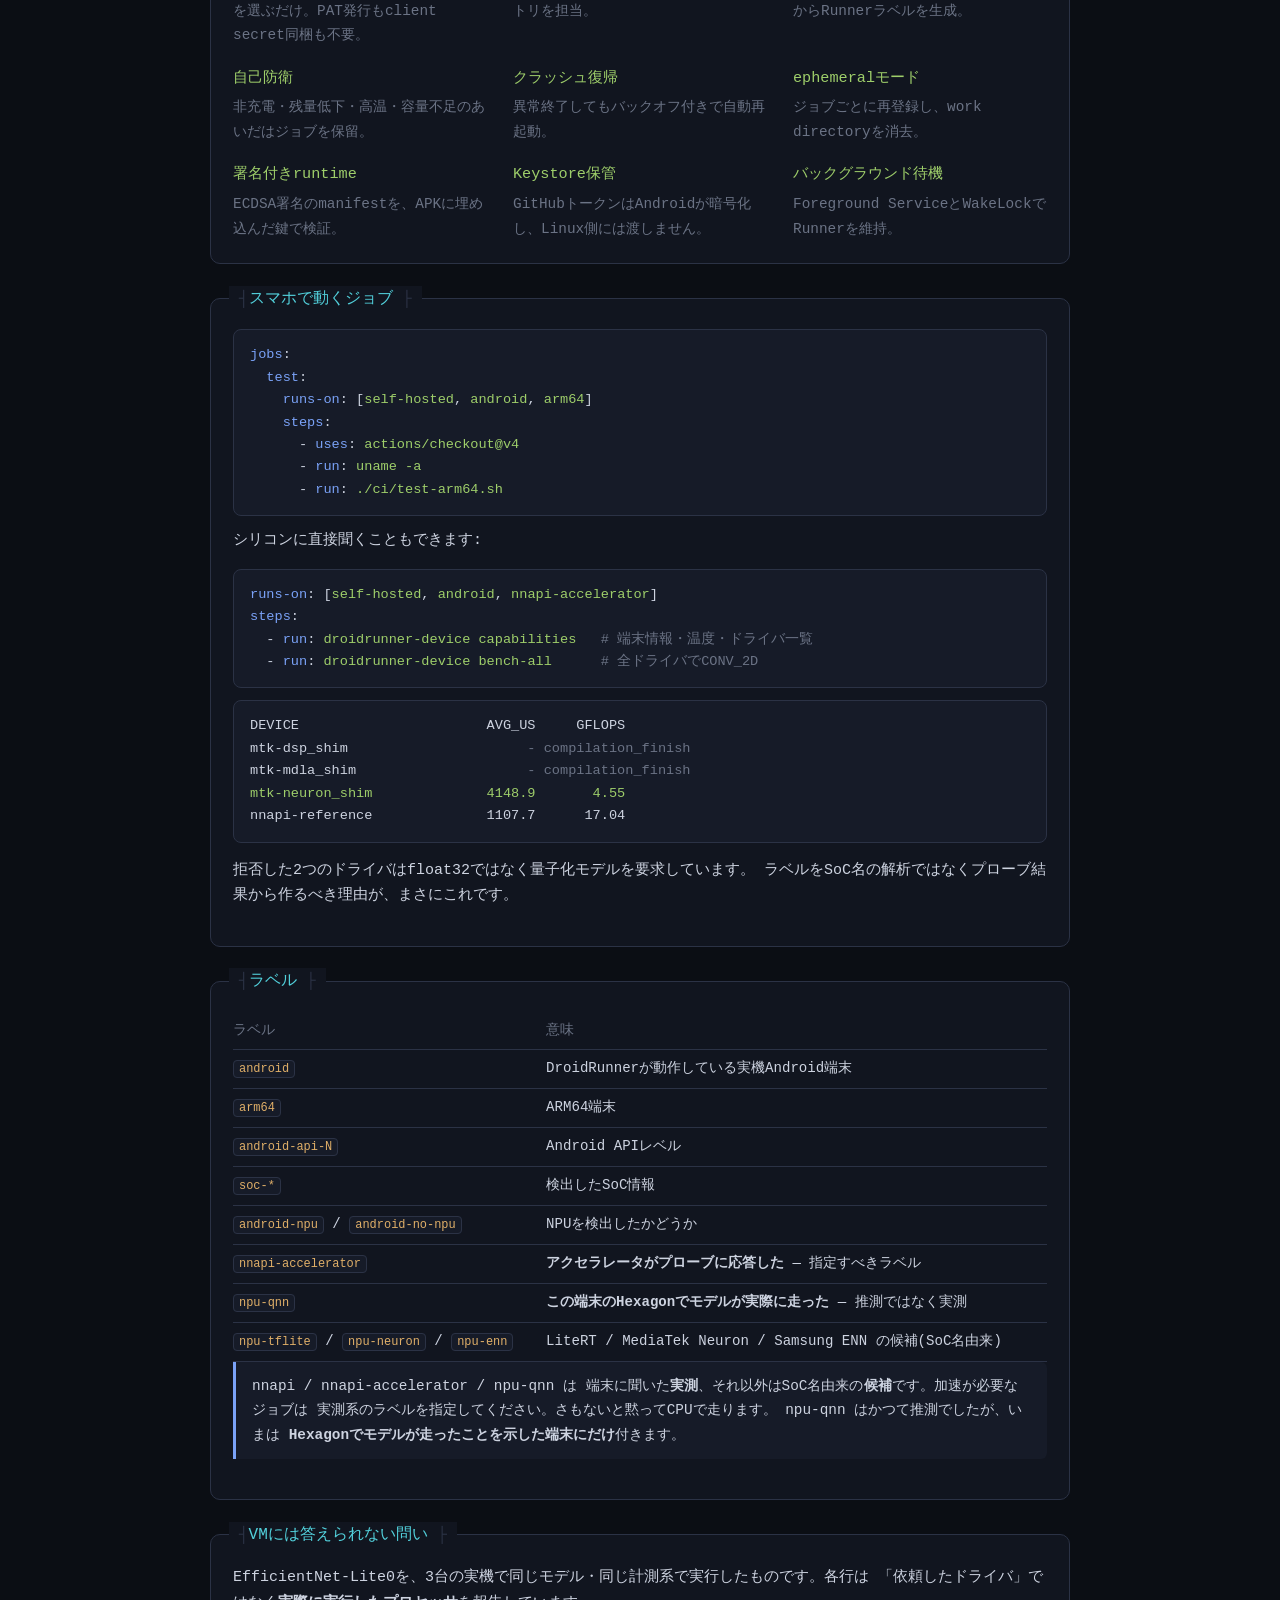
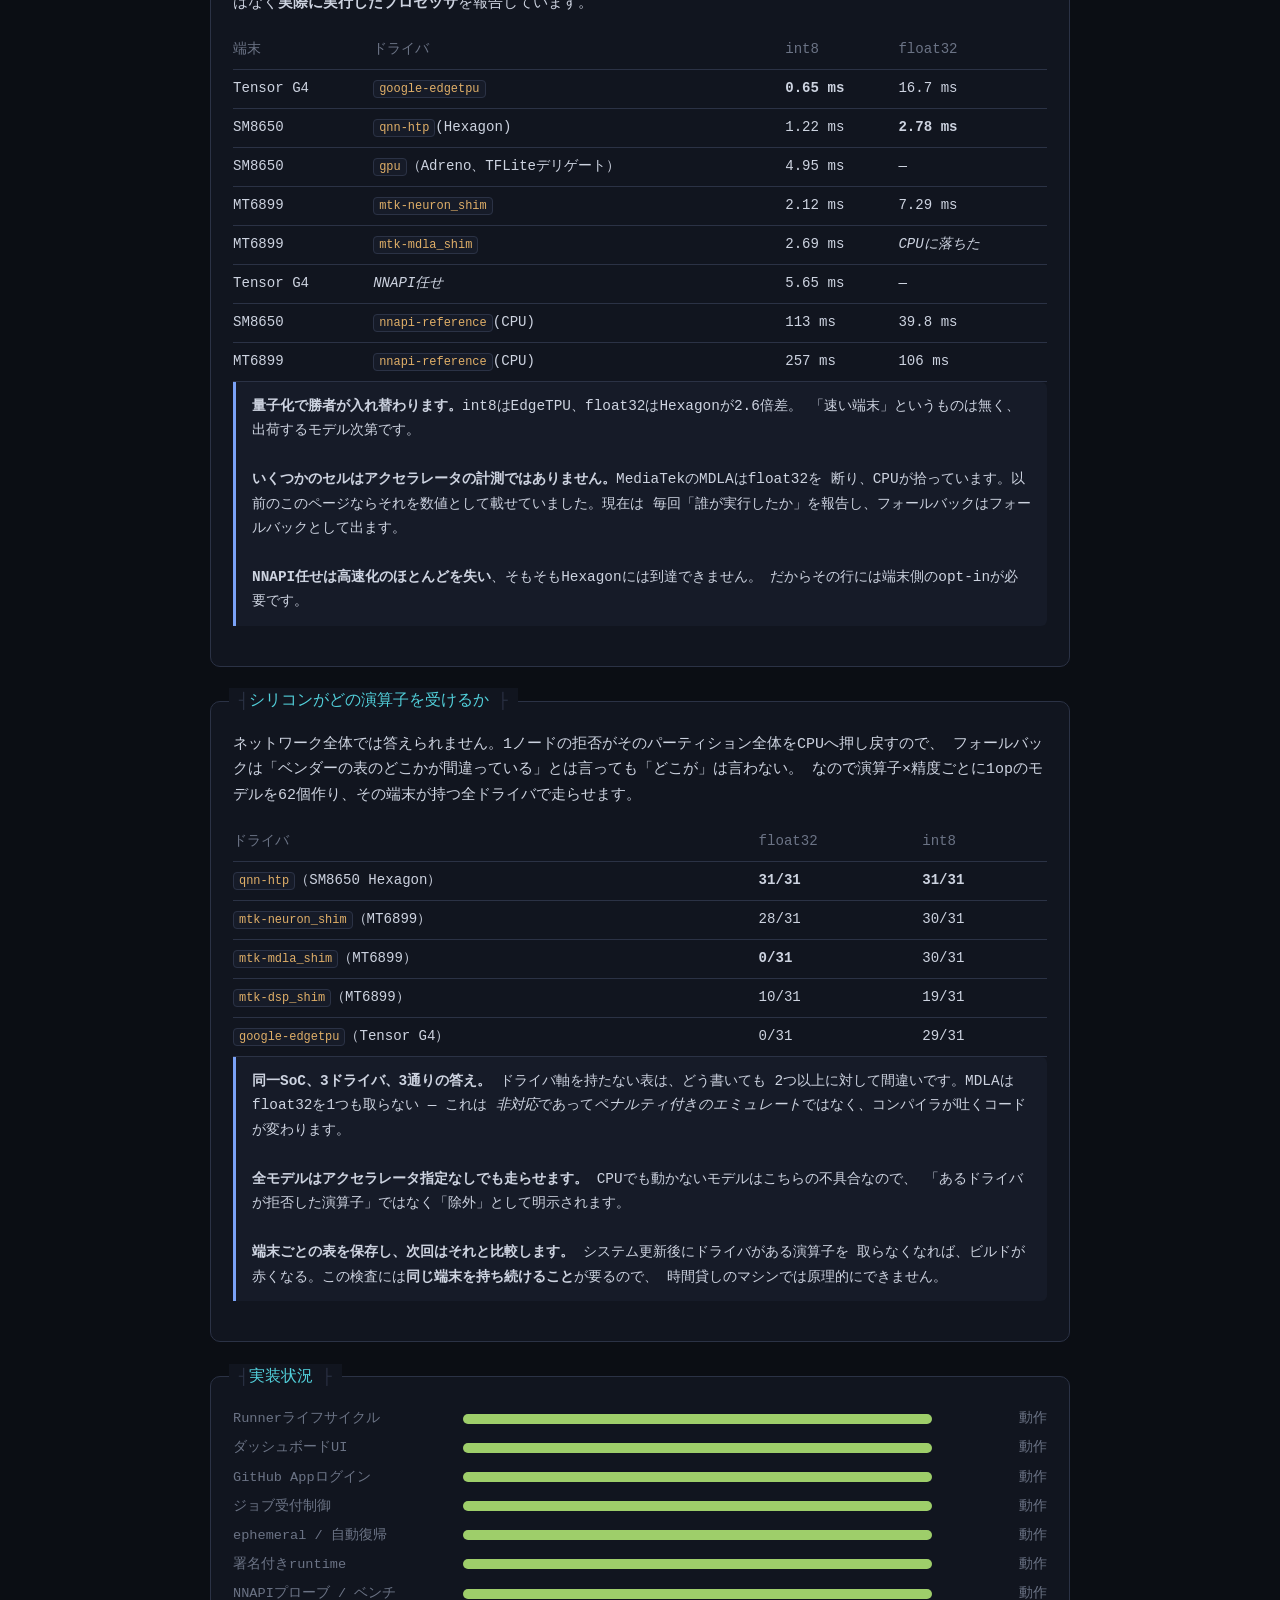
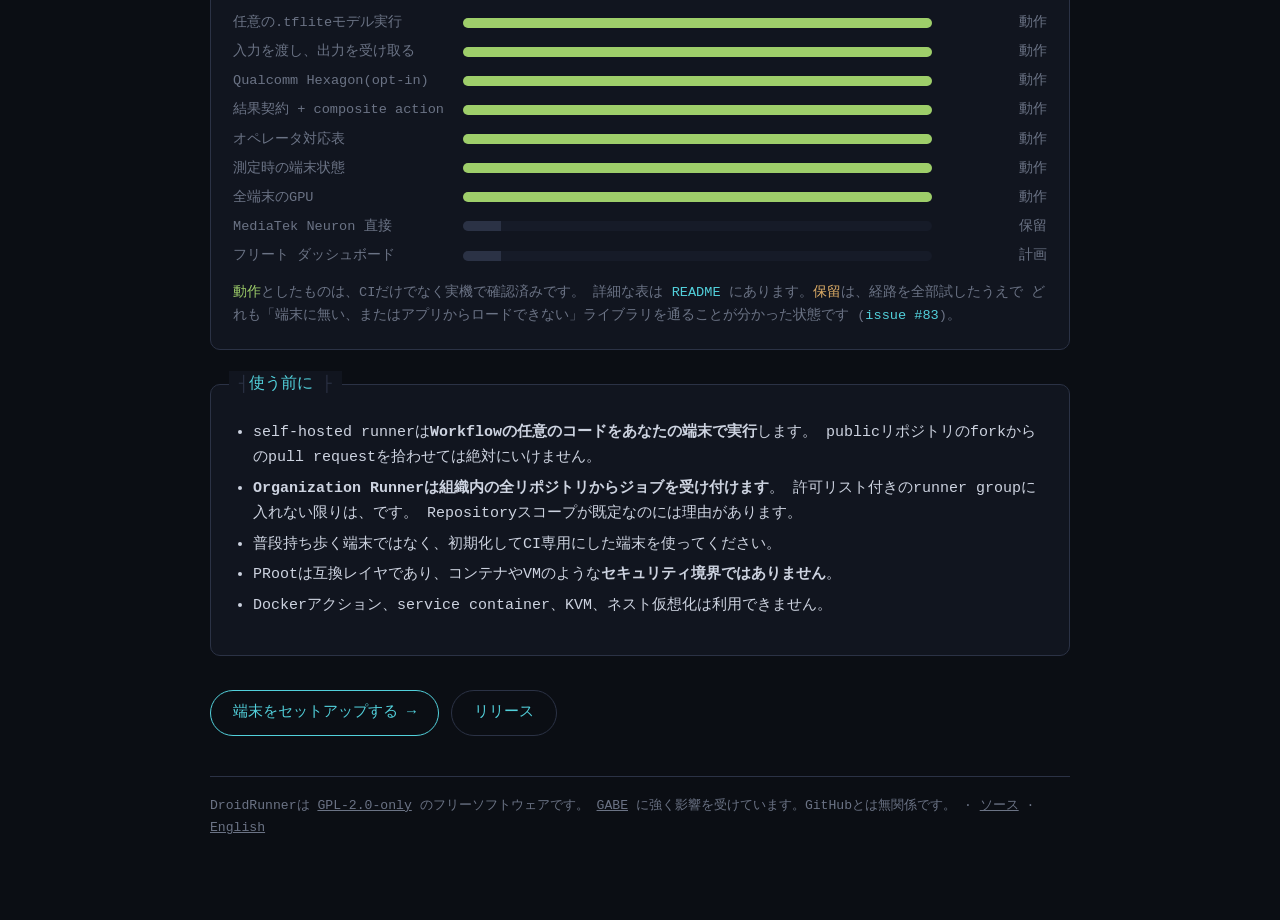
==== commit a89dbf1b: "Answer the comparison a reader is actually making The page argued against hosted VMs, which is the c" ====
--- a/site/ja/index.html
+++ b/site/ja/index.html
@@ -81,6 +81,38 @@
     「このビルドはARM64で通るか」と「このモデルはそのベンダーのNPUで動くか」を、
     どちらもpushで走る同じ種類の質問にすることが目的です。
   </p>
+</section>
+
+<section class="panel">
+  <h2>なぜシングルボードではなくスマホか</h2>
+  <p>
+    スマホの正直な比較対象は仮想マシンではなく、棚に置くRaspberry Piか、ホストされた
+    ARM64の従量課金です。GitHubの<code>linux-arm64</code> Runnerは公開リポジトリなら
+    無料ですが、プライベートは課金されます。つまりプライベートリポジトリでの実際の
+    選択は、<b>買うボード</b>と<b>すでに持っている端末</b>の比較になります。
+  </p>
+  <table>
+    <tr><th></th><th>Raspberry Pi 5</th><th>引き出しの中のスマホ</th></tr>
+    <tr><td>費用</td><td>本体・電源・ストレージ・ケース</td><td><b>支払い済み</b></td></tr>
+    <tr><td>NPU</td><td>無し</td><td><b>このプロジェクトの存在理由</b></td></tr>
+    <tr><td>計算に使えるGPU</td><td>実質無し</td><td>TFLite delegateから到達可能</td></tr>
+    <tr><td>停電</td><td>止まる。UPSは別料金</td><td><b>バッテリーがUPS</b></td></tr>
+    <tr><td>状態表示</td><td>画面を足す</td><td>最初から在る</td></tr>
+    <tr><td>Linux</td><td><b>普通に使える。root有り</b></td><td>PRoot、root不可、ベンダーの電源管理</td></tr>
+  </table>
+  <div class="note">
+    <b>過小評価されがちなのはバッテリーです。</b>ボードは電源の一瞬の揺らぎでビルドを
+    落とします。スマホは気付きもしません。そして再起動が実際に起きたときは、DroidRunnerが
+    無人だった時間を記録するので、その空白が見えないまま埋もれることもありません。<br><br>
+    <b>ボードが勝つのは「普通のコンピュータであること」です。</b>root、予想通りに動くLinux、
+    GPIO、そしてバックグラウンドで何を動かしてよいかをベンダーが決めないこと。CIがビルドと
+    テストだけで、アクセラレータに触れないなら、ボードを買うべきです。そちらが単純な機械で、
+    このプロジェクトはそれを止めようとはしていません。<br><br>
+    <b>スマホが勝つのは、問いがシリコンに関わった瞬間です。</b>このページの以降にあるもの
+    ——どのドライバが実際にグラフを走らせたか、どの演算子をベンダーが拒否するか、誰が計算
+    したかではなく何を計算したか——は、NPUの無いボードでは答えられません。VMで答えられない
+    のと同じ理由です。
+  </div>
 </section>
 
 <section class="panel">
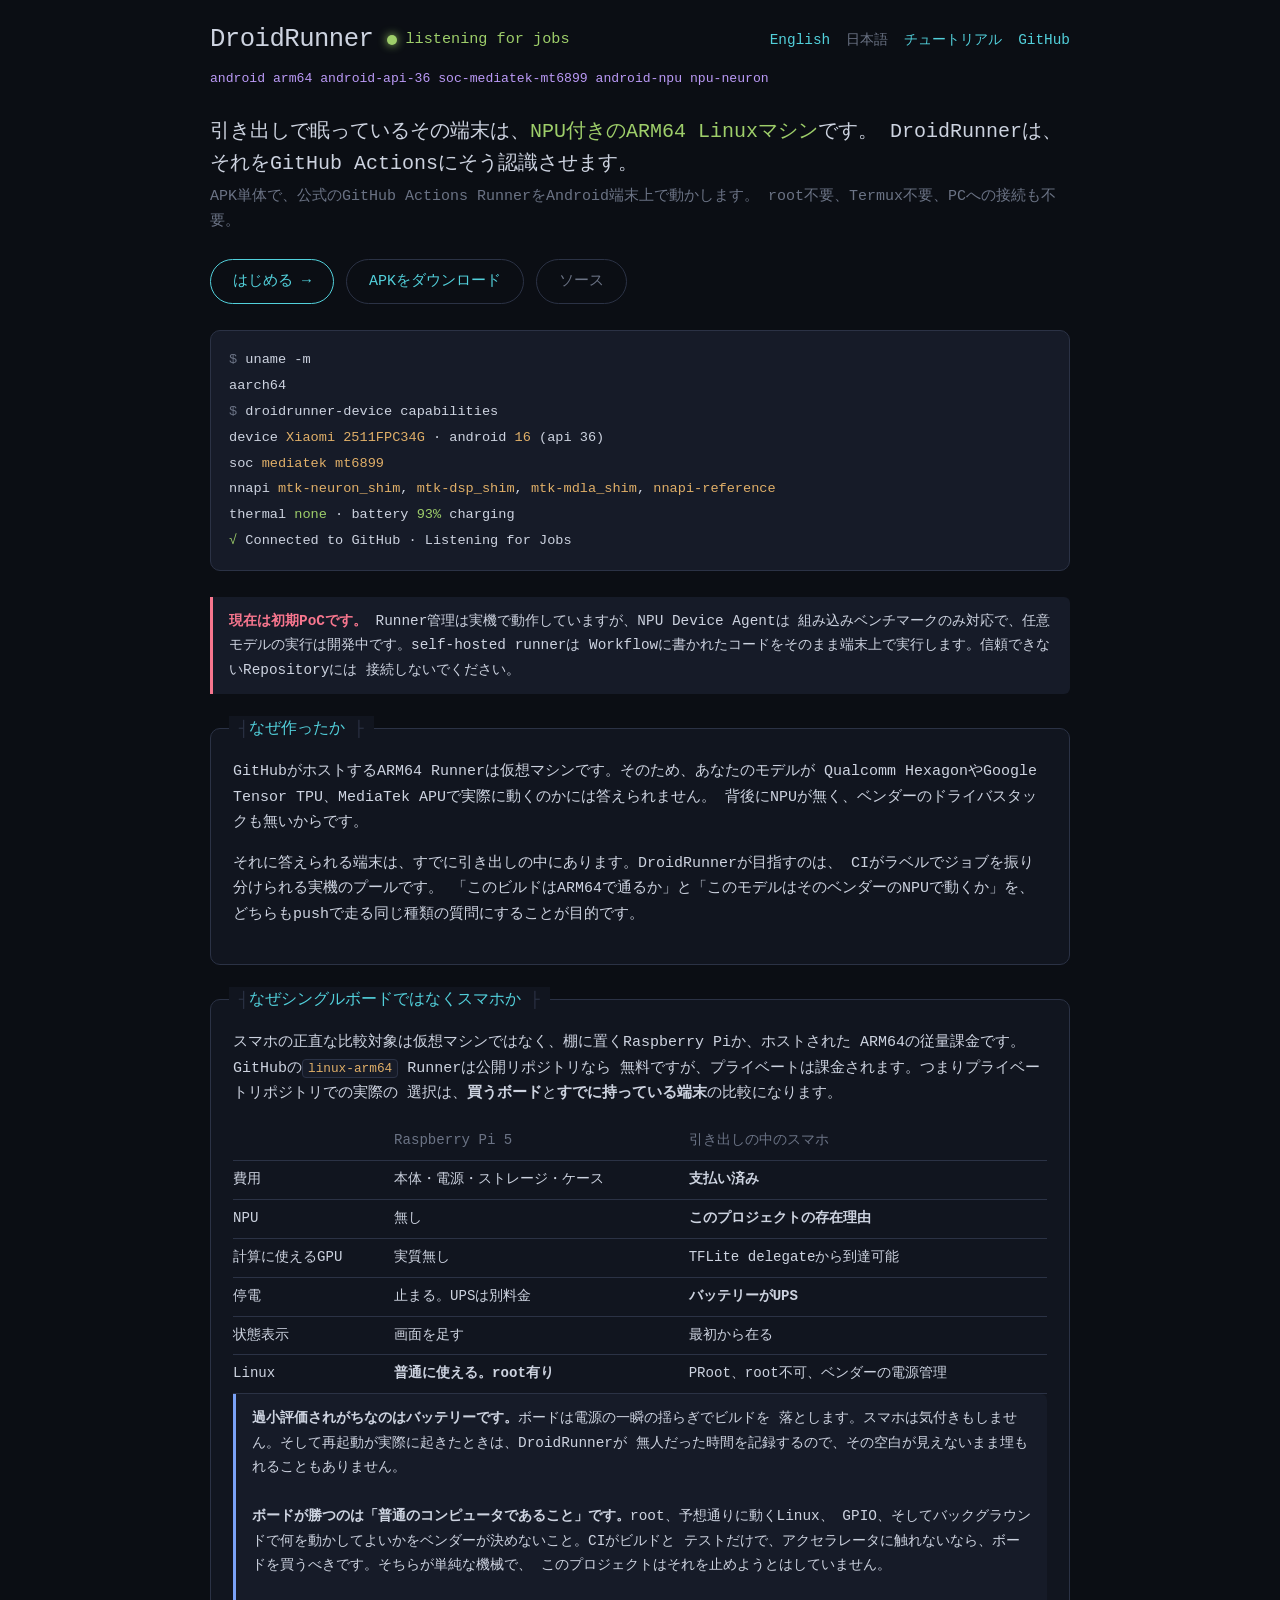
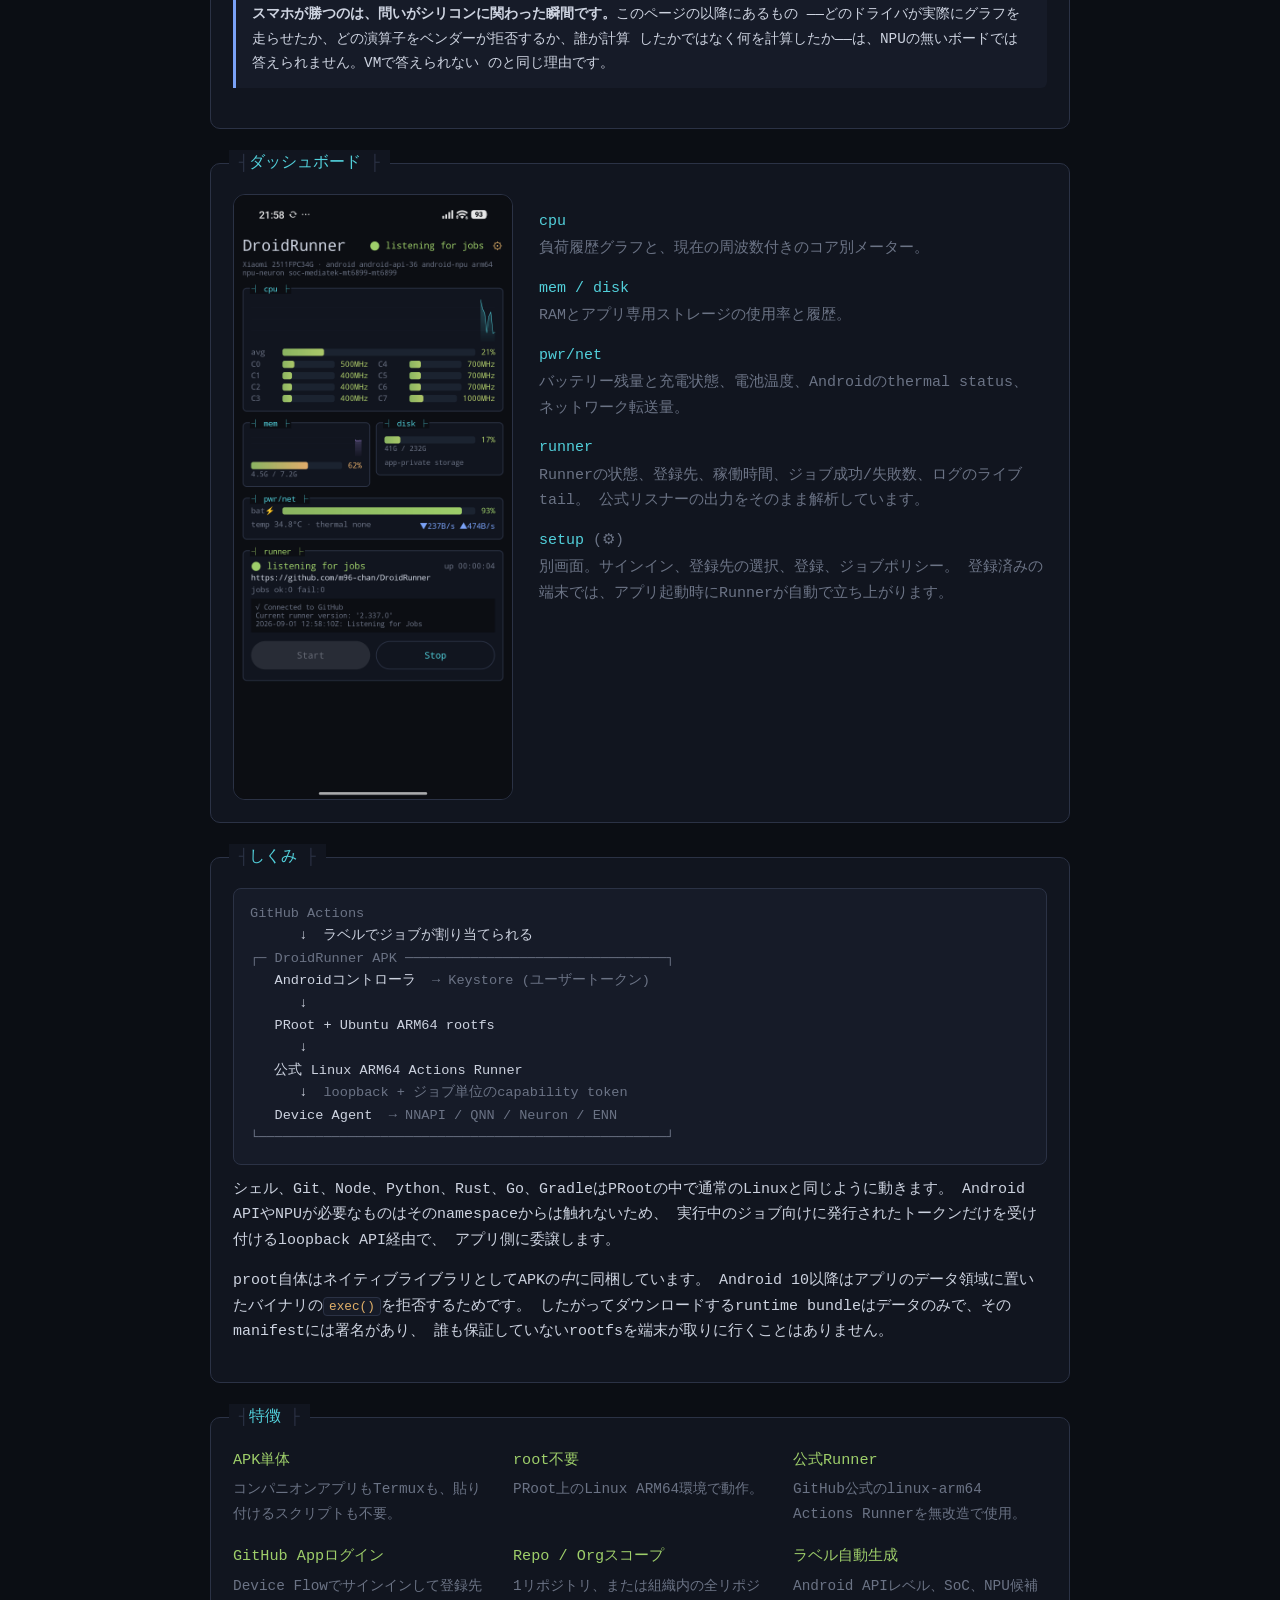
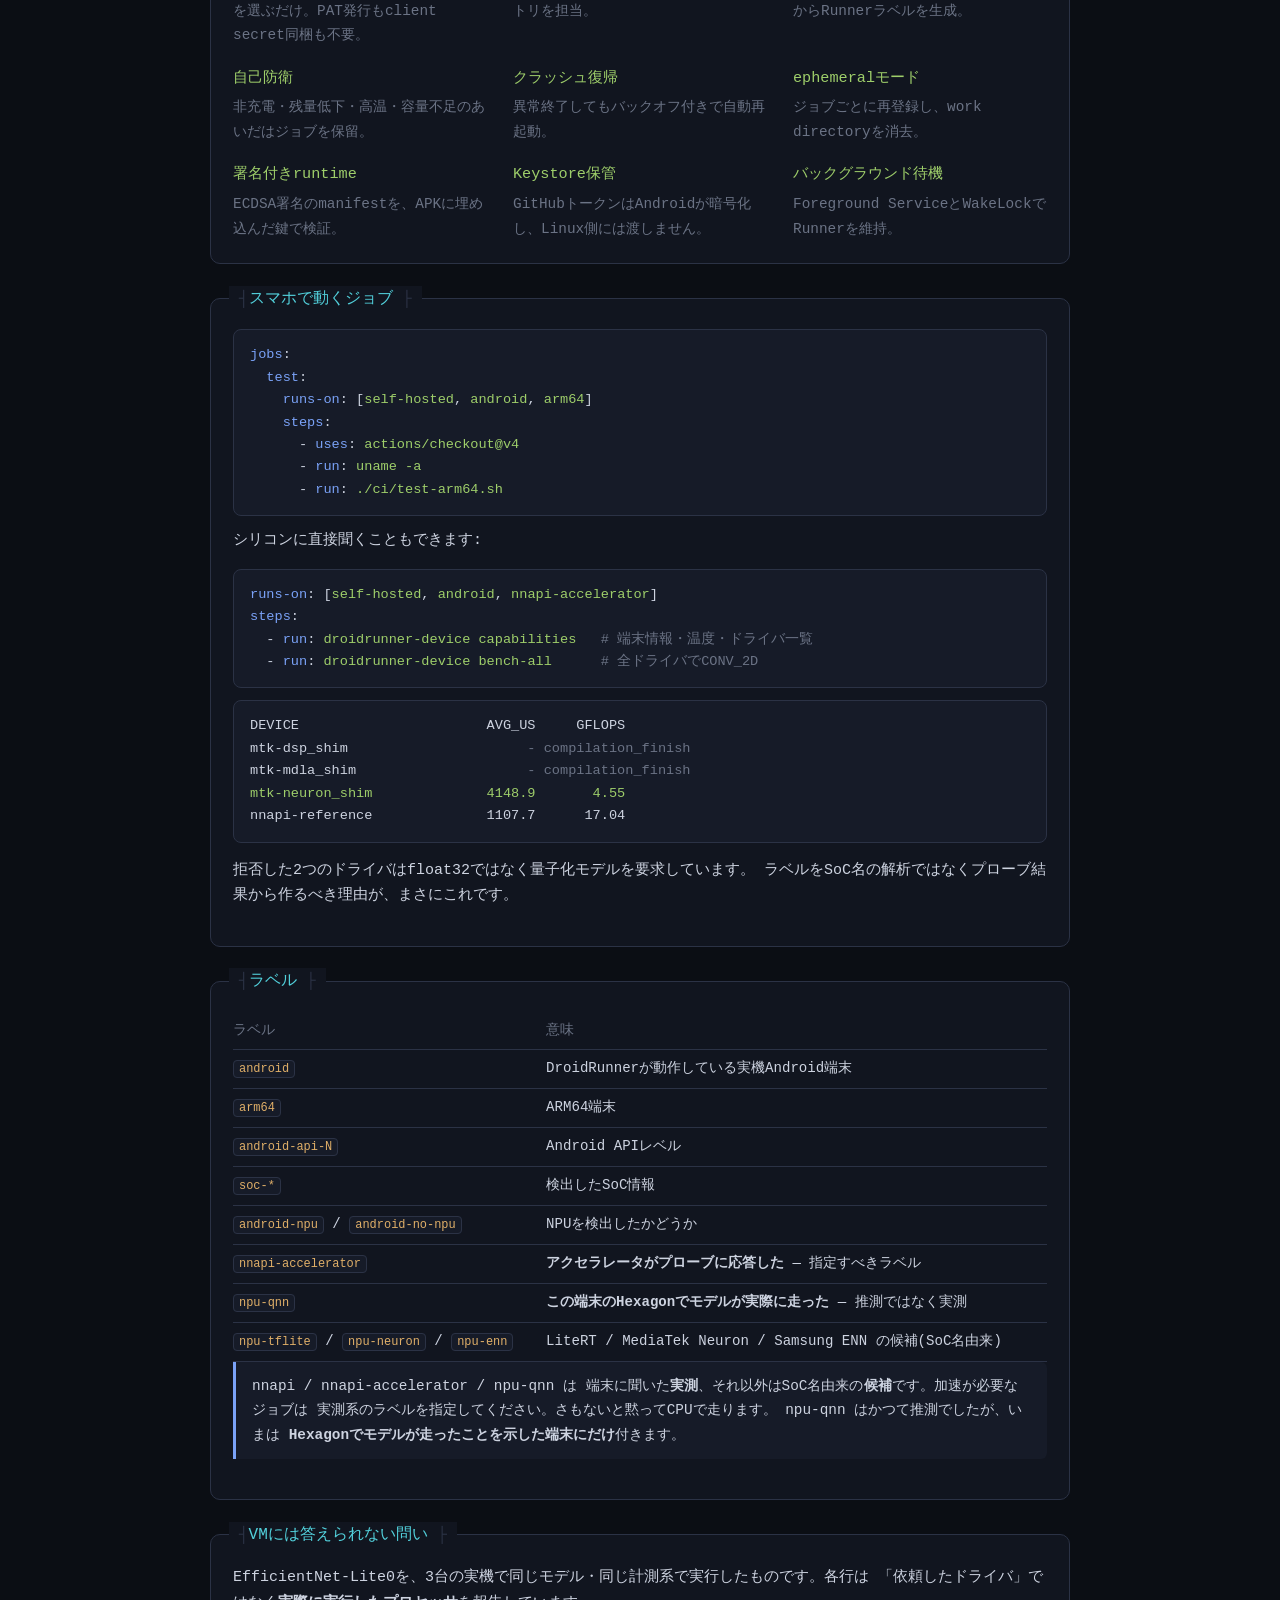
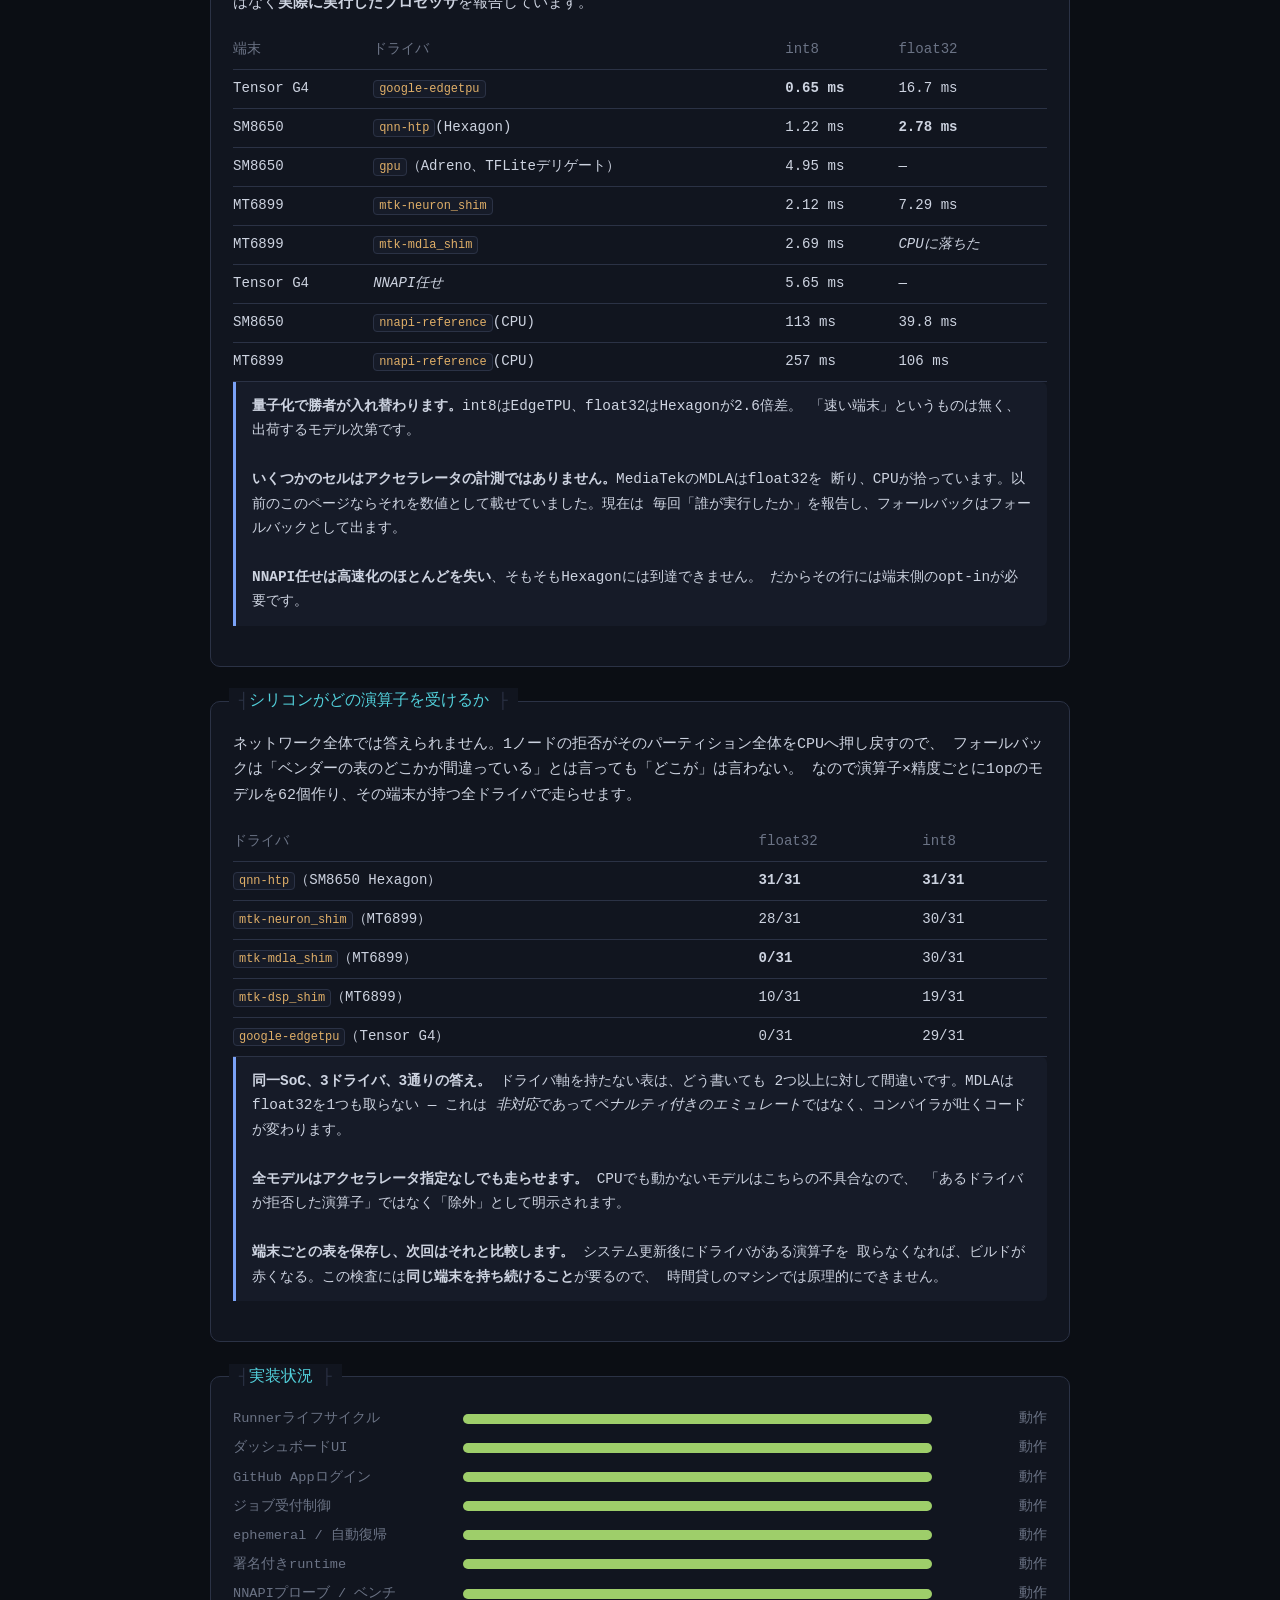
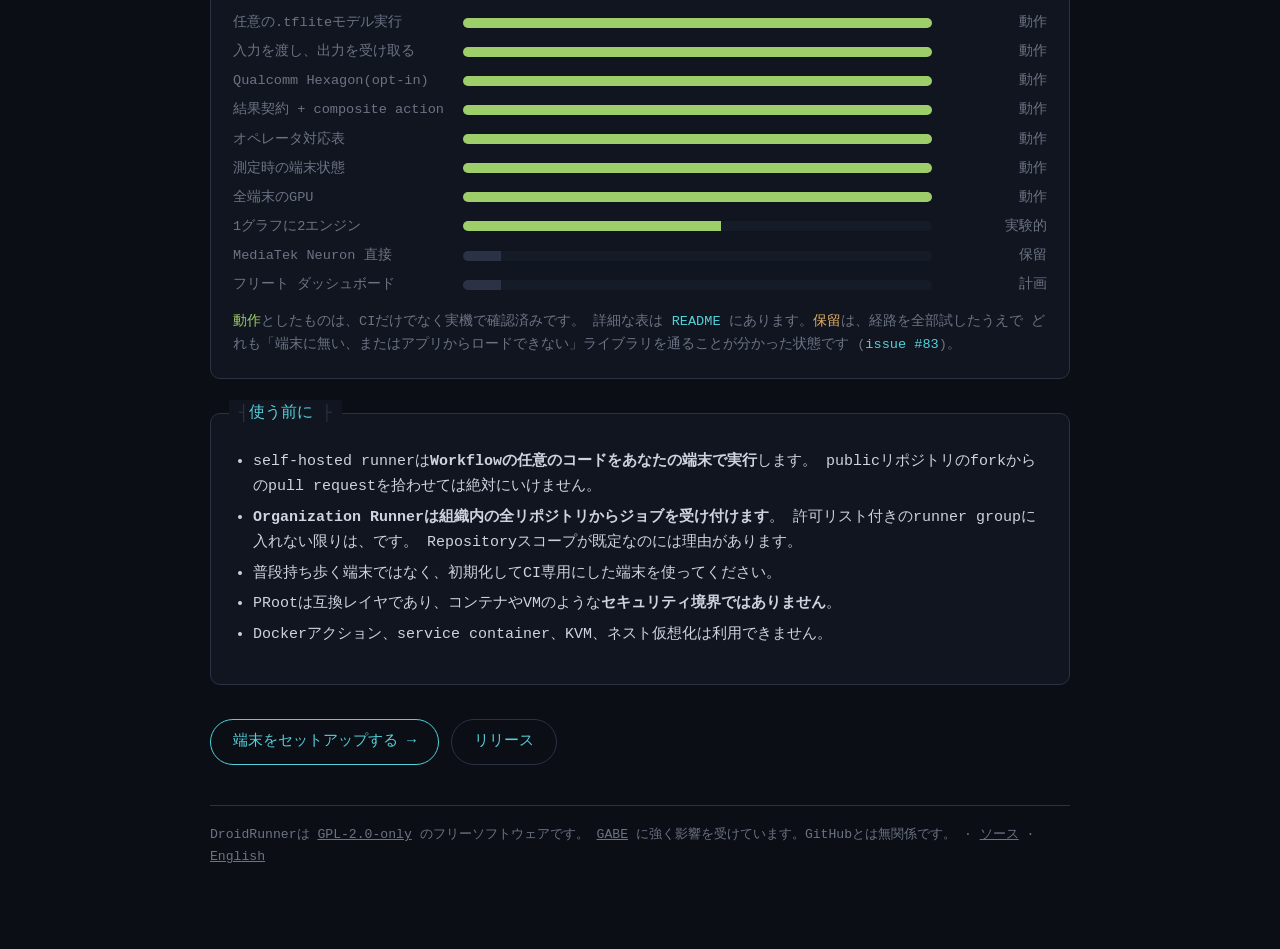
==== commit 607cfb6d: "Put the two open gaps on the roadmap, and the experiment on the status board The roadmap's unchecked" ====
--- a/site/ja/index.html
+++ b/site/ja/index.html
@@ -306,6 +306,7 @@
   <div class="meter"><span class="name">オペレータ対応表</span><span class="bar"><i style="width:100%"></i></span><span class="val">動作</span></div>
   <div class="meter"><span class="name">測定時の端末状態</span><span class="bar"><i style="width:100%"></i></span><span class="val">動作</span></div>
   <div class="meter"><span class="name">全端末のGPU</span><span class="bar"><i style="width:100%"></i></span><span class="val">動作</span></div>
+  <div class="meter"><span class="name">1グラフに2エンジン</span><span class="bar"><i style="width:55%"></i></span><span class="val">実験的</span></div>
   <div class="meter"><span class="name">MediaTek Neuron 直接</span><span class="bar none"><i style="width:8%"></i></span><span class="val">保留</span></div>
   <div class="meter"><span class="name">フリート ダッシュボード</span><span class="bar none"><i style="width:8%"></i></span><span class="val">計画</span></div>
   <p style="color:var(--dim);font-size:.85rem;margin-bottom:0">
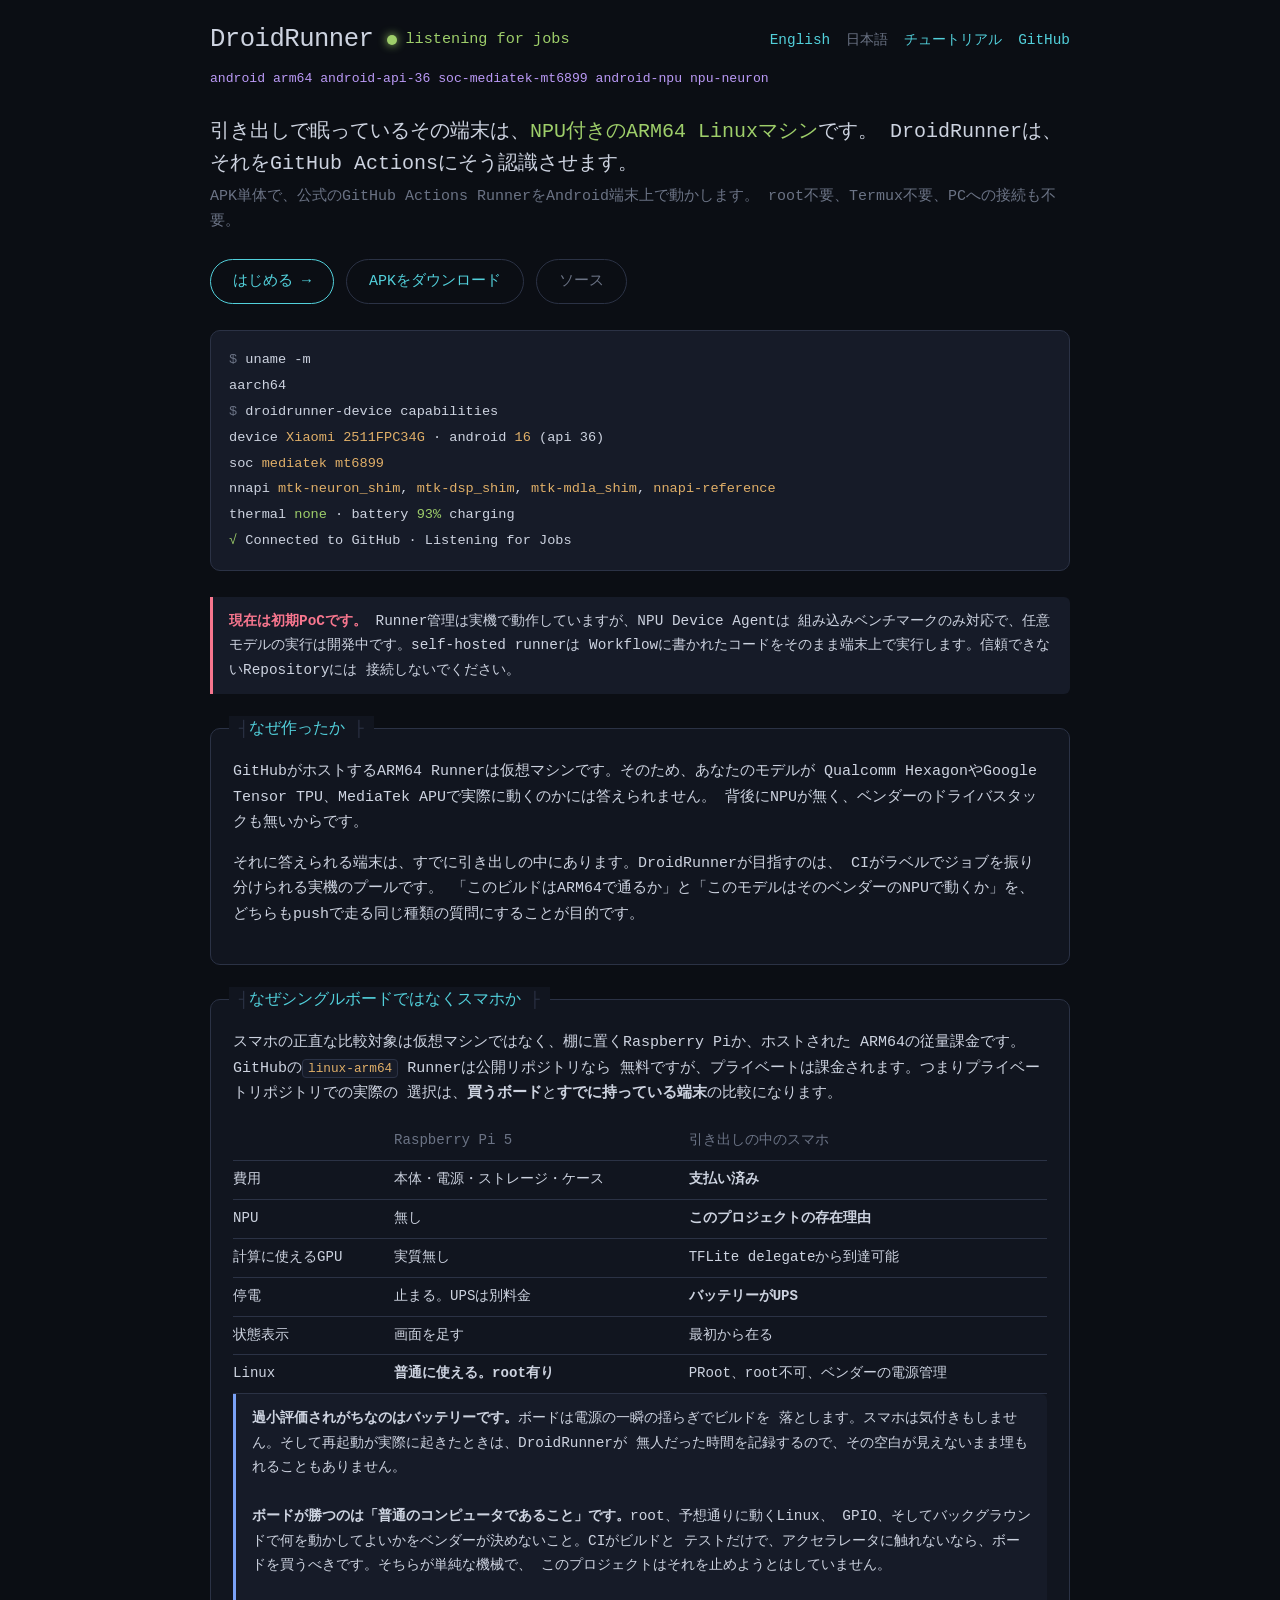
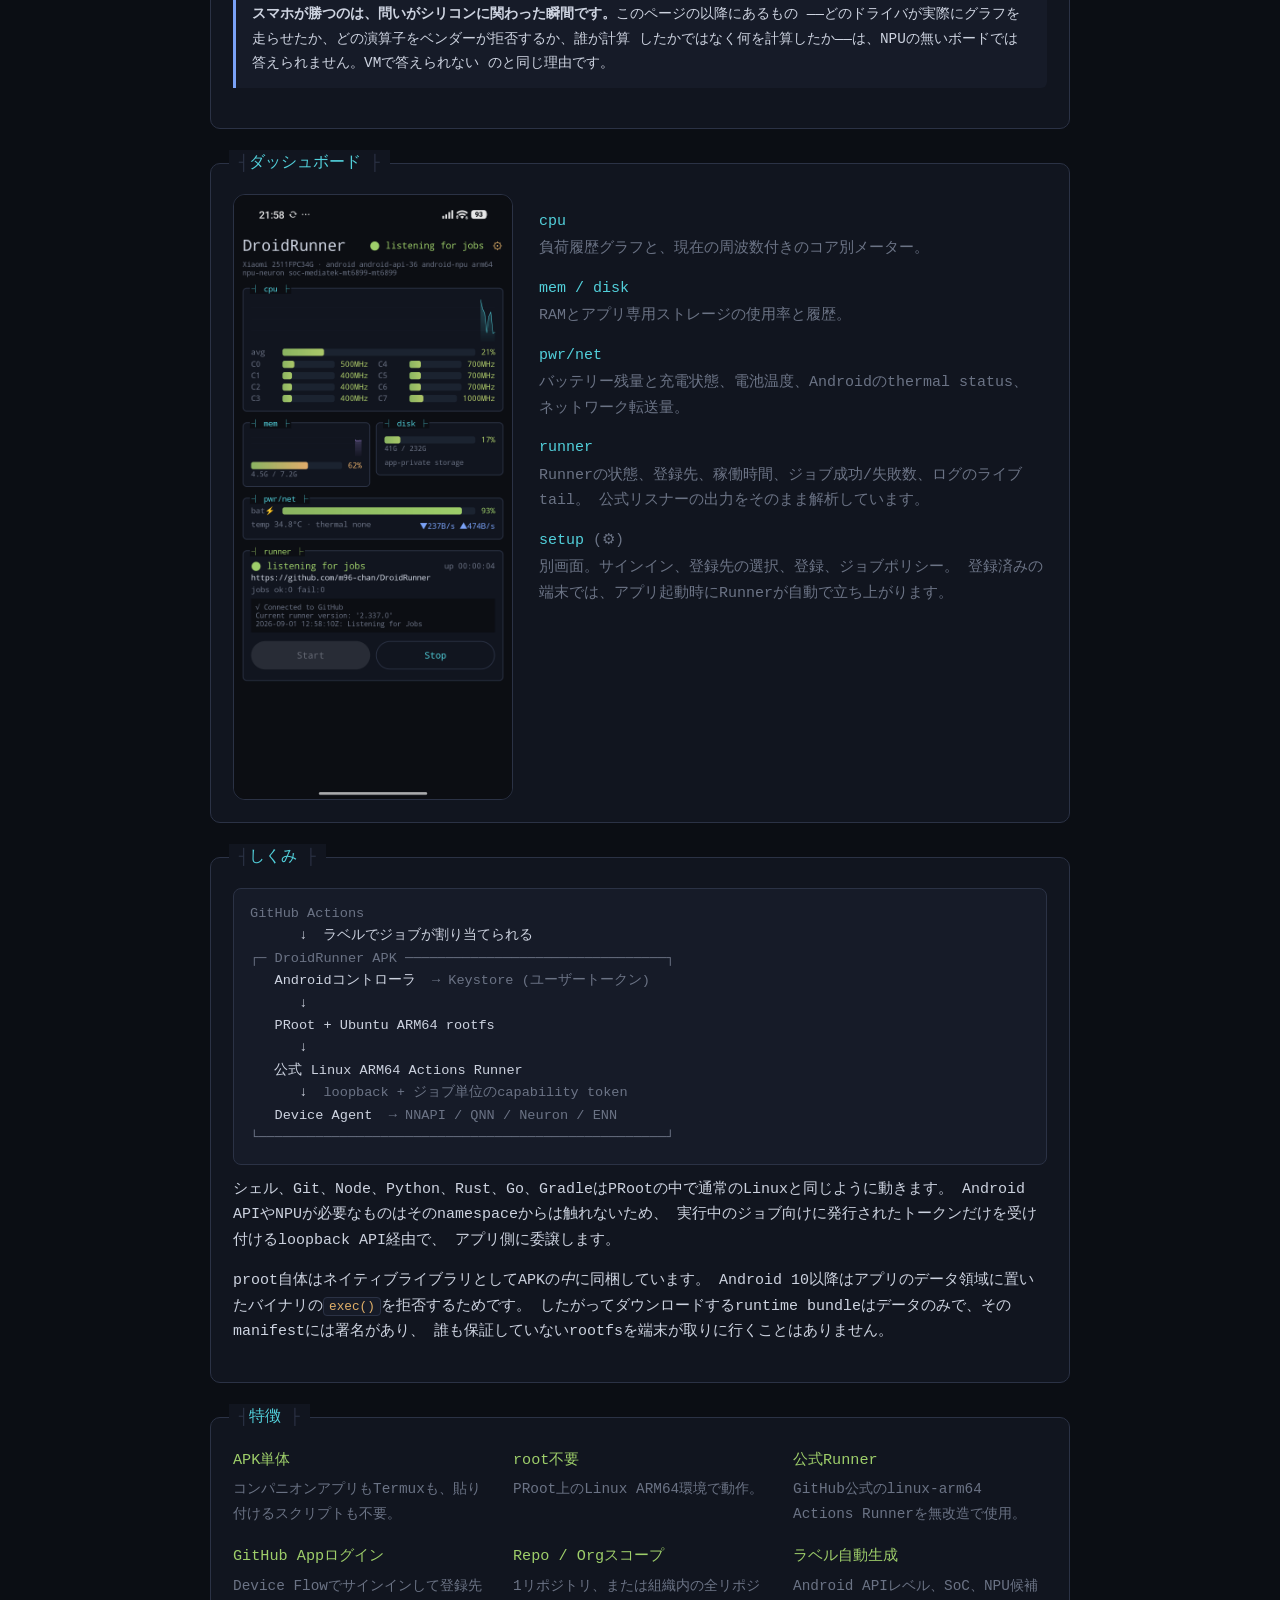
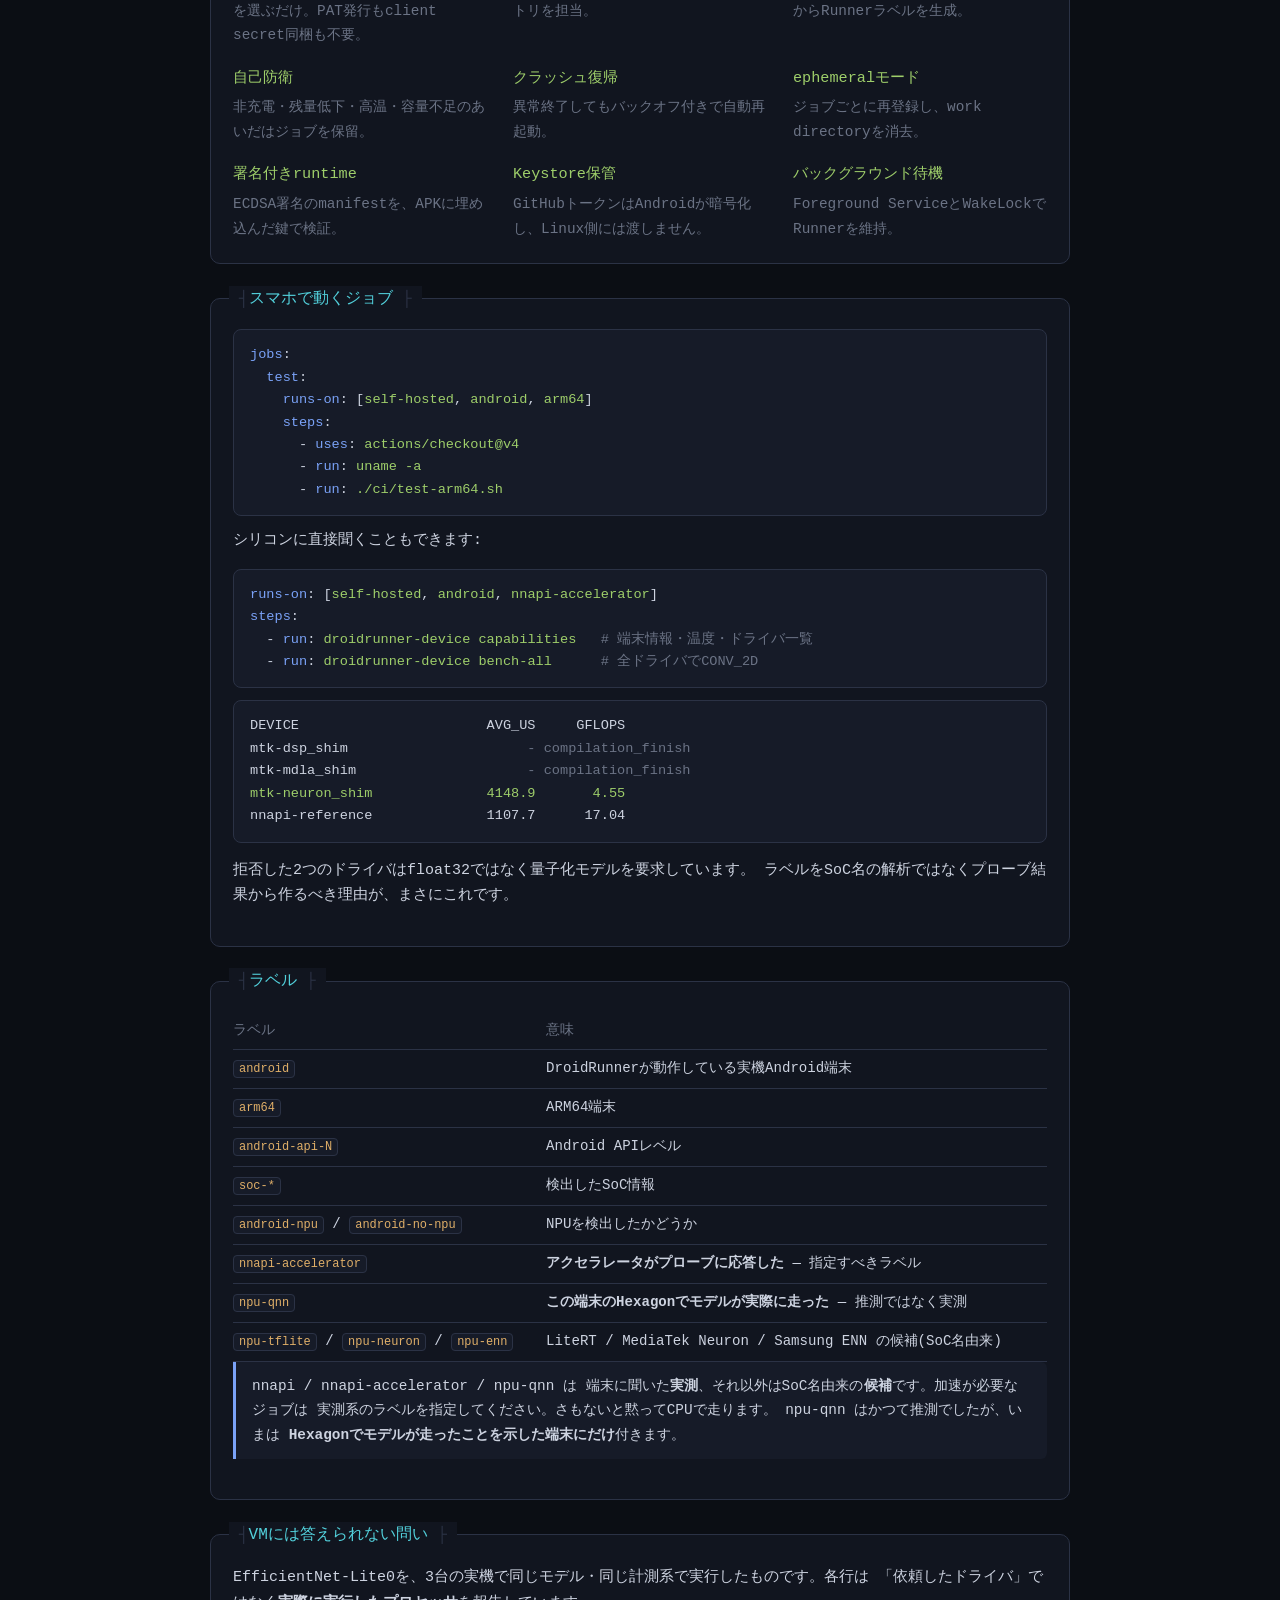
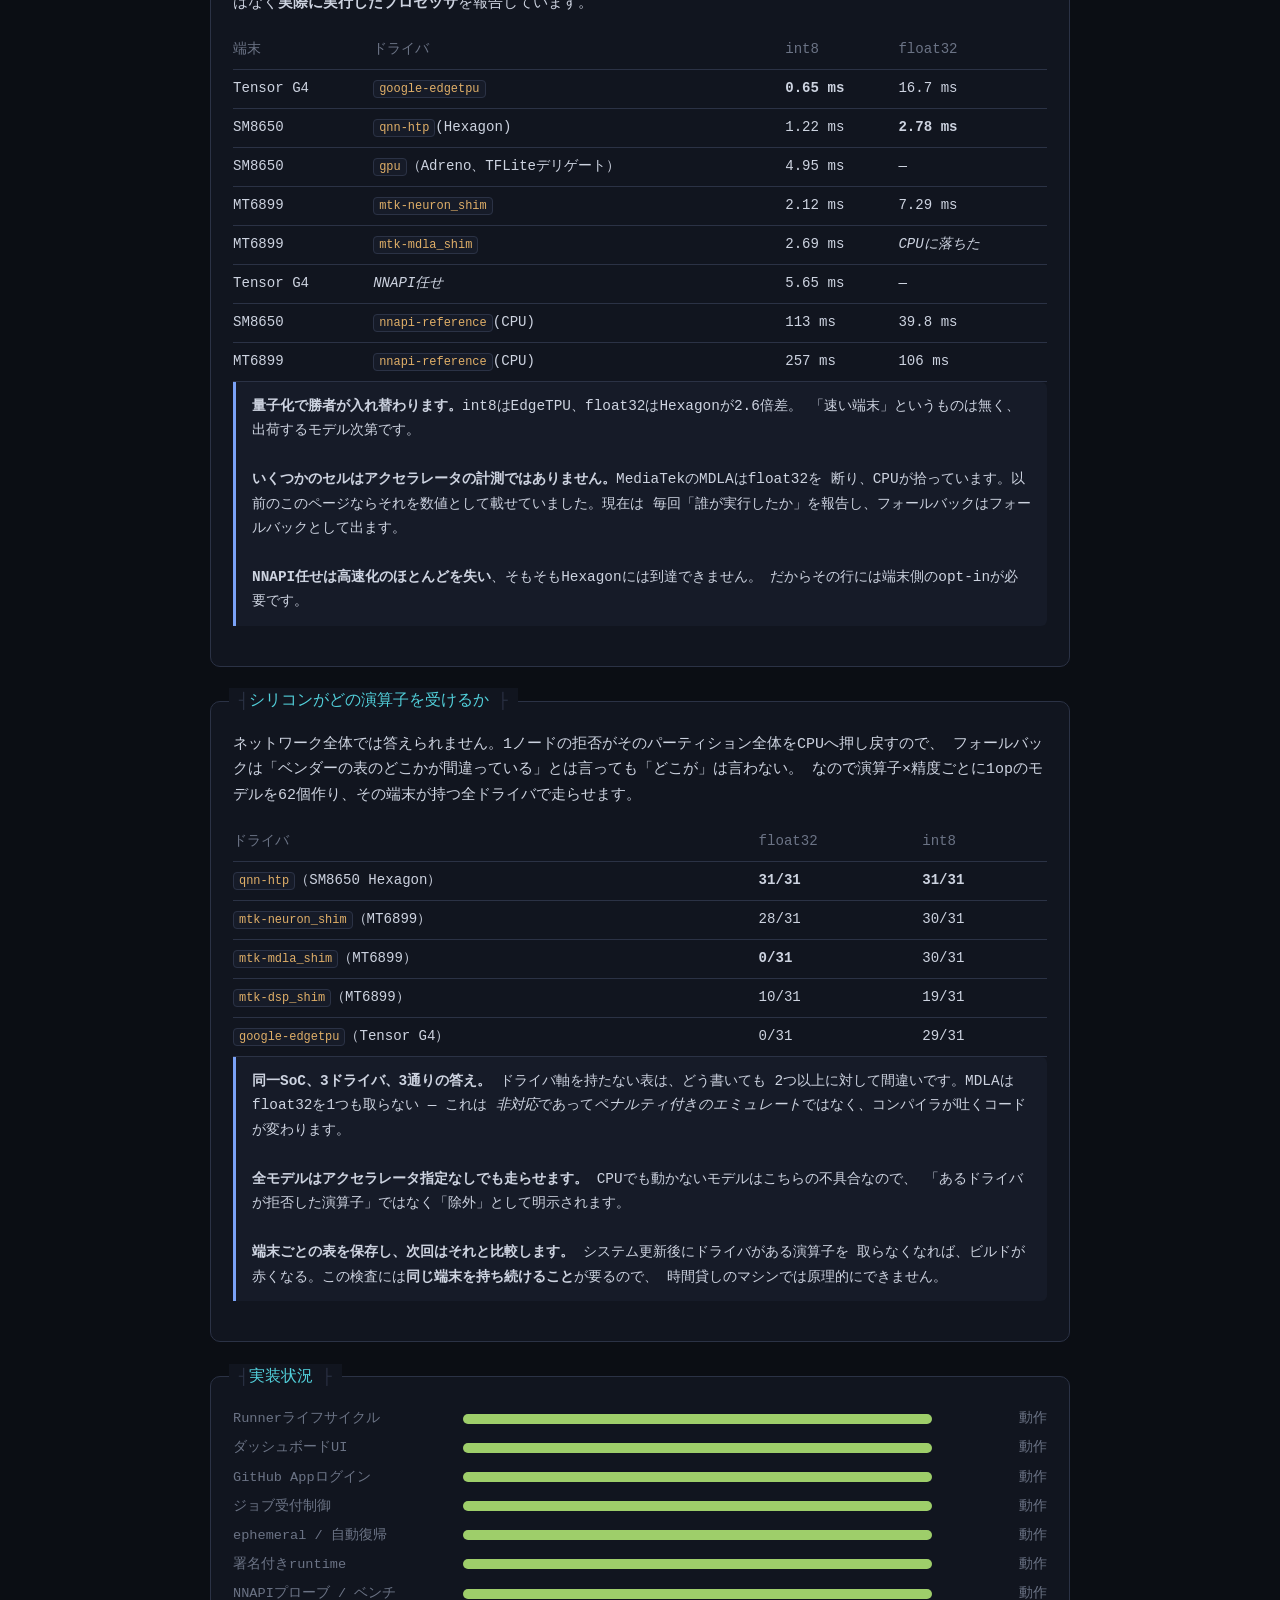
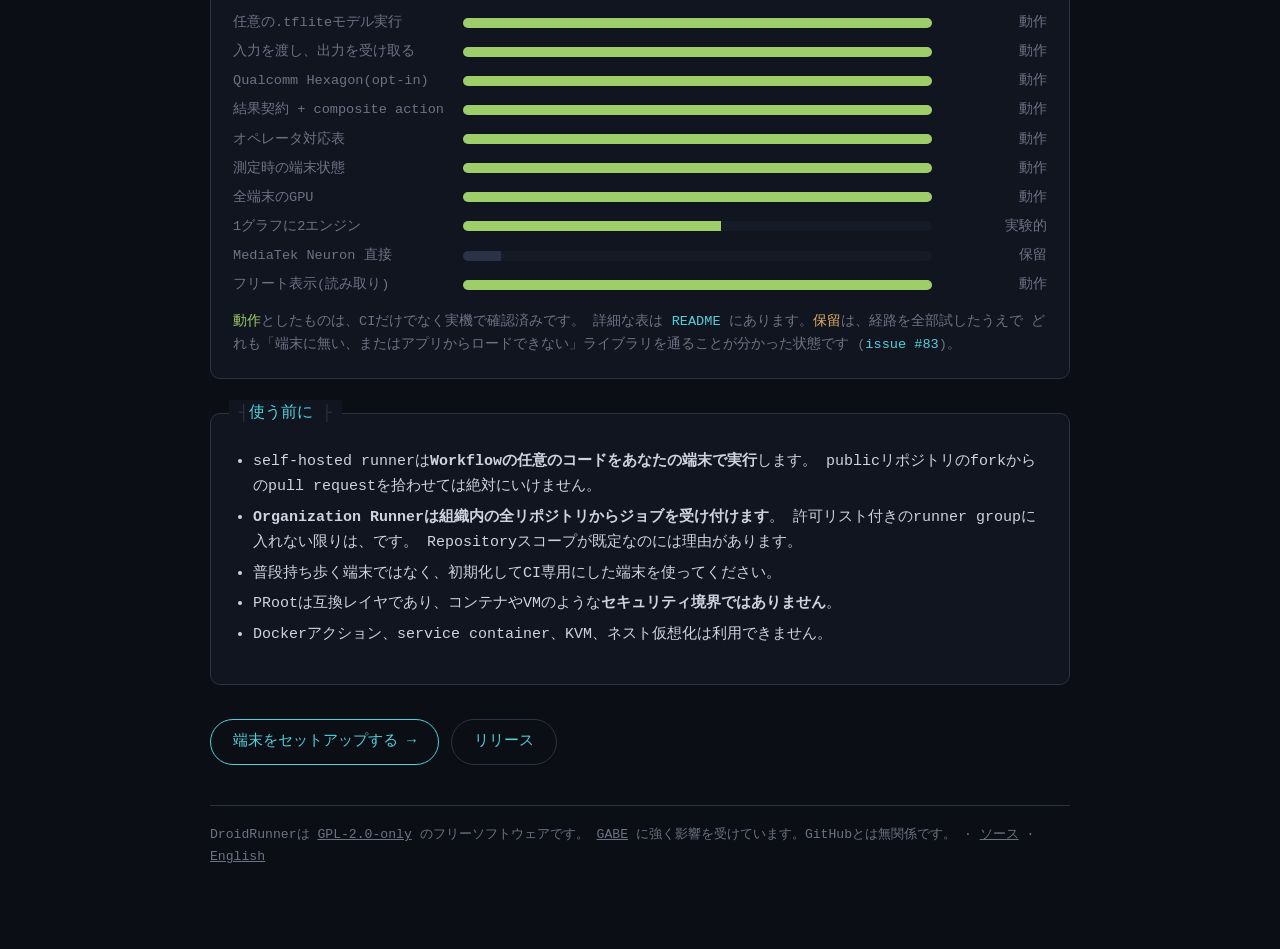
==== commit 28e06726: "Stop calling shipped things planned, in the list that was not looked at `tools/fleet.sh` closed #7, " ====
--- a/site/ja/index.html
+++ b/site/ja/index.html
@@ -308,7 +308,7 @@
   <div class="meter"><span class="name">全端末のGPU</span><span class="bar"><i style="width:100%"></i></span><span class="val">動作</span></div>
   <div class="meter"><span class="name">1グラフに2エンジン</span><span class="bar"><i style="width:55%"></i></span><span class="val">実験的</span></div>
   <div class="meter"><span class="name">MediaTek Neuron 直接</span><span class="bar none"><i style="width:8%"></i></span><span class="val">保留</span></div>
-  <div class="meter"><span class="name">フリート ダッシュボード</span><span class="bar none"><i style="width:8%"></i></span><span class="val">計画</span></div>
+  <div class="meter"><span class="name">フリート表示(読み取り)</span><span class="bar"><i style="width:100%"></i></span><span class="val">動作</span></div>
   <p style="color:var(--dim);font-size:.85rem;margin-bottom:0">
     <span style="color:var(--green)">動作</span>としたものは、CIだけでなく実機で確認済みです。
     詳細な表は
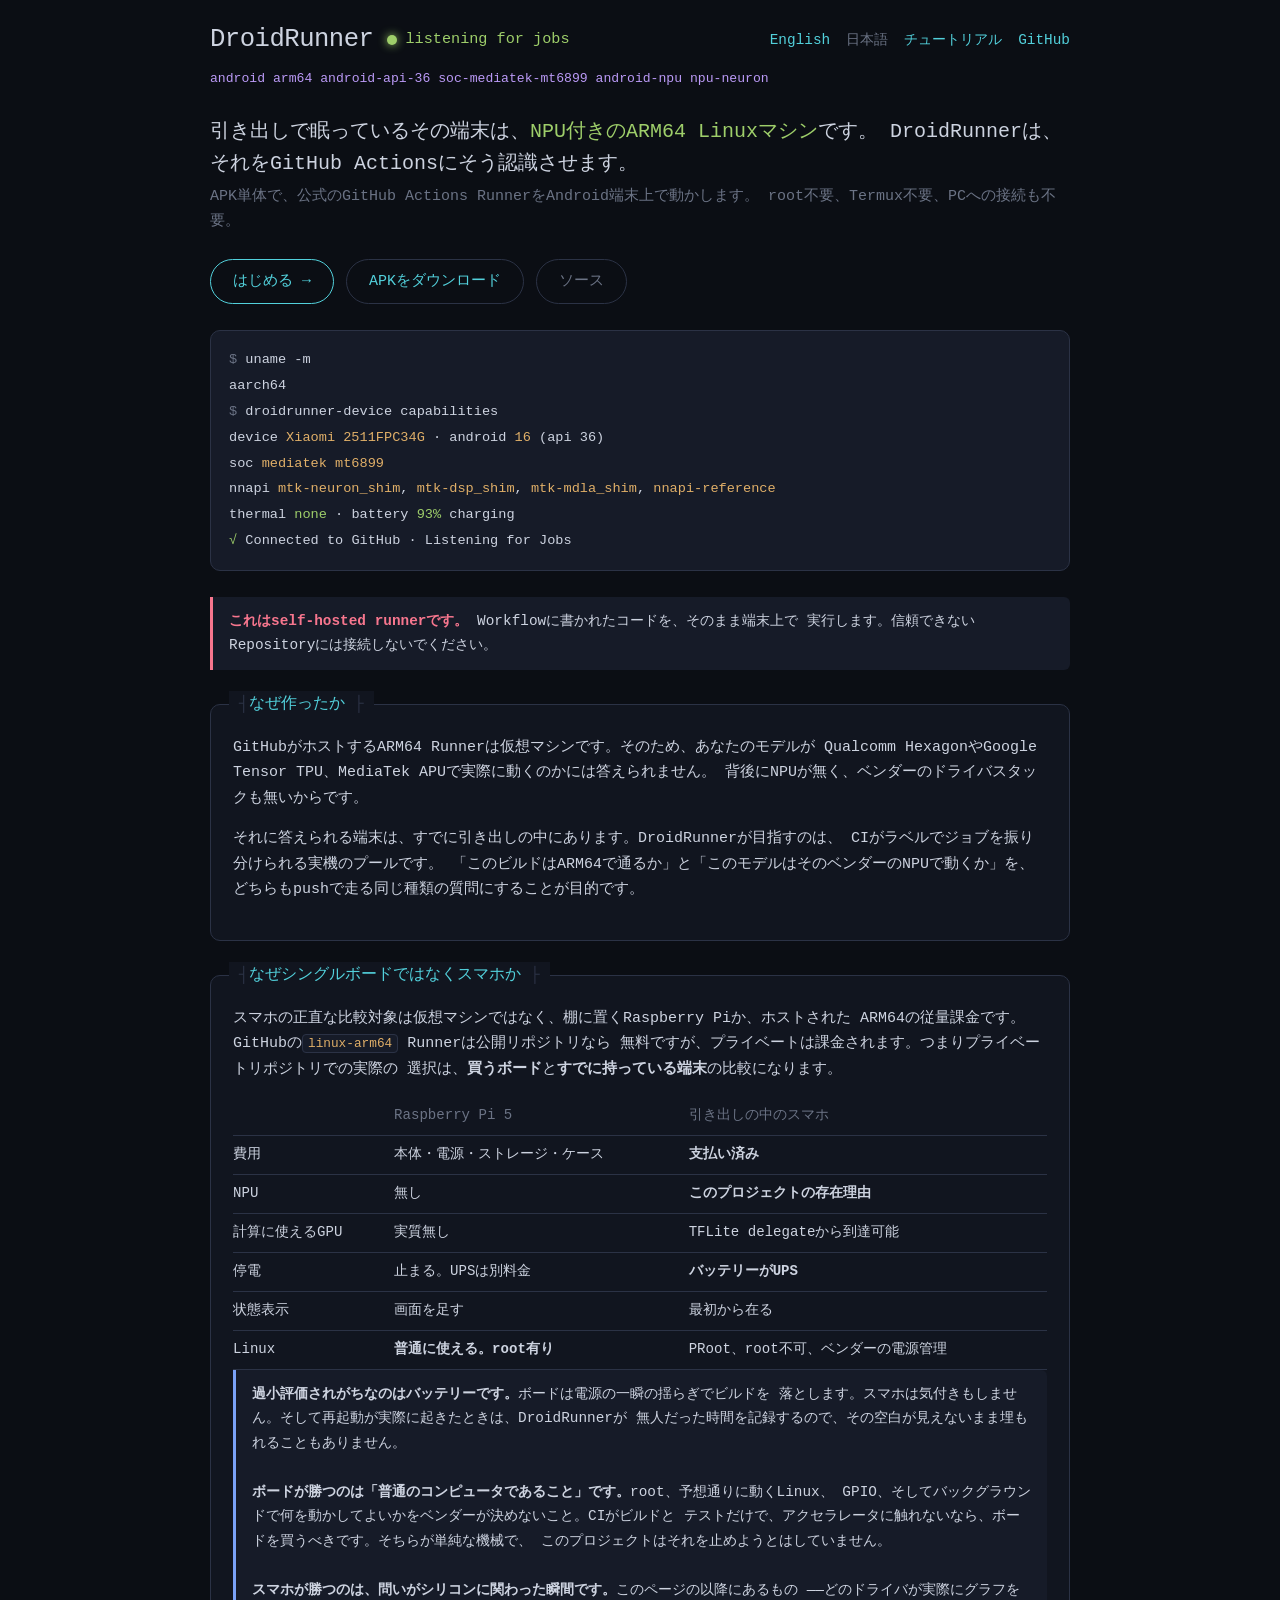
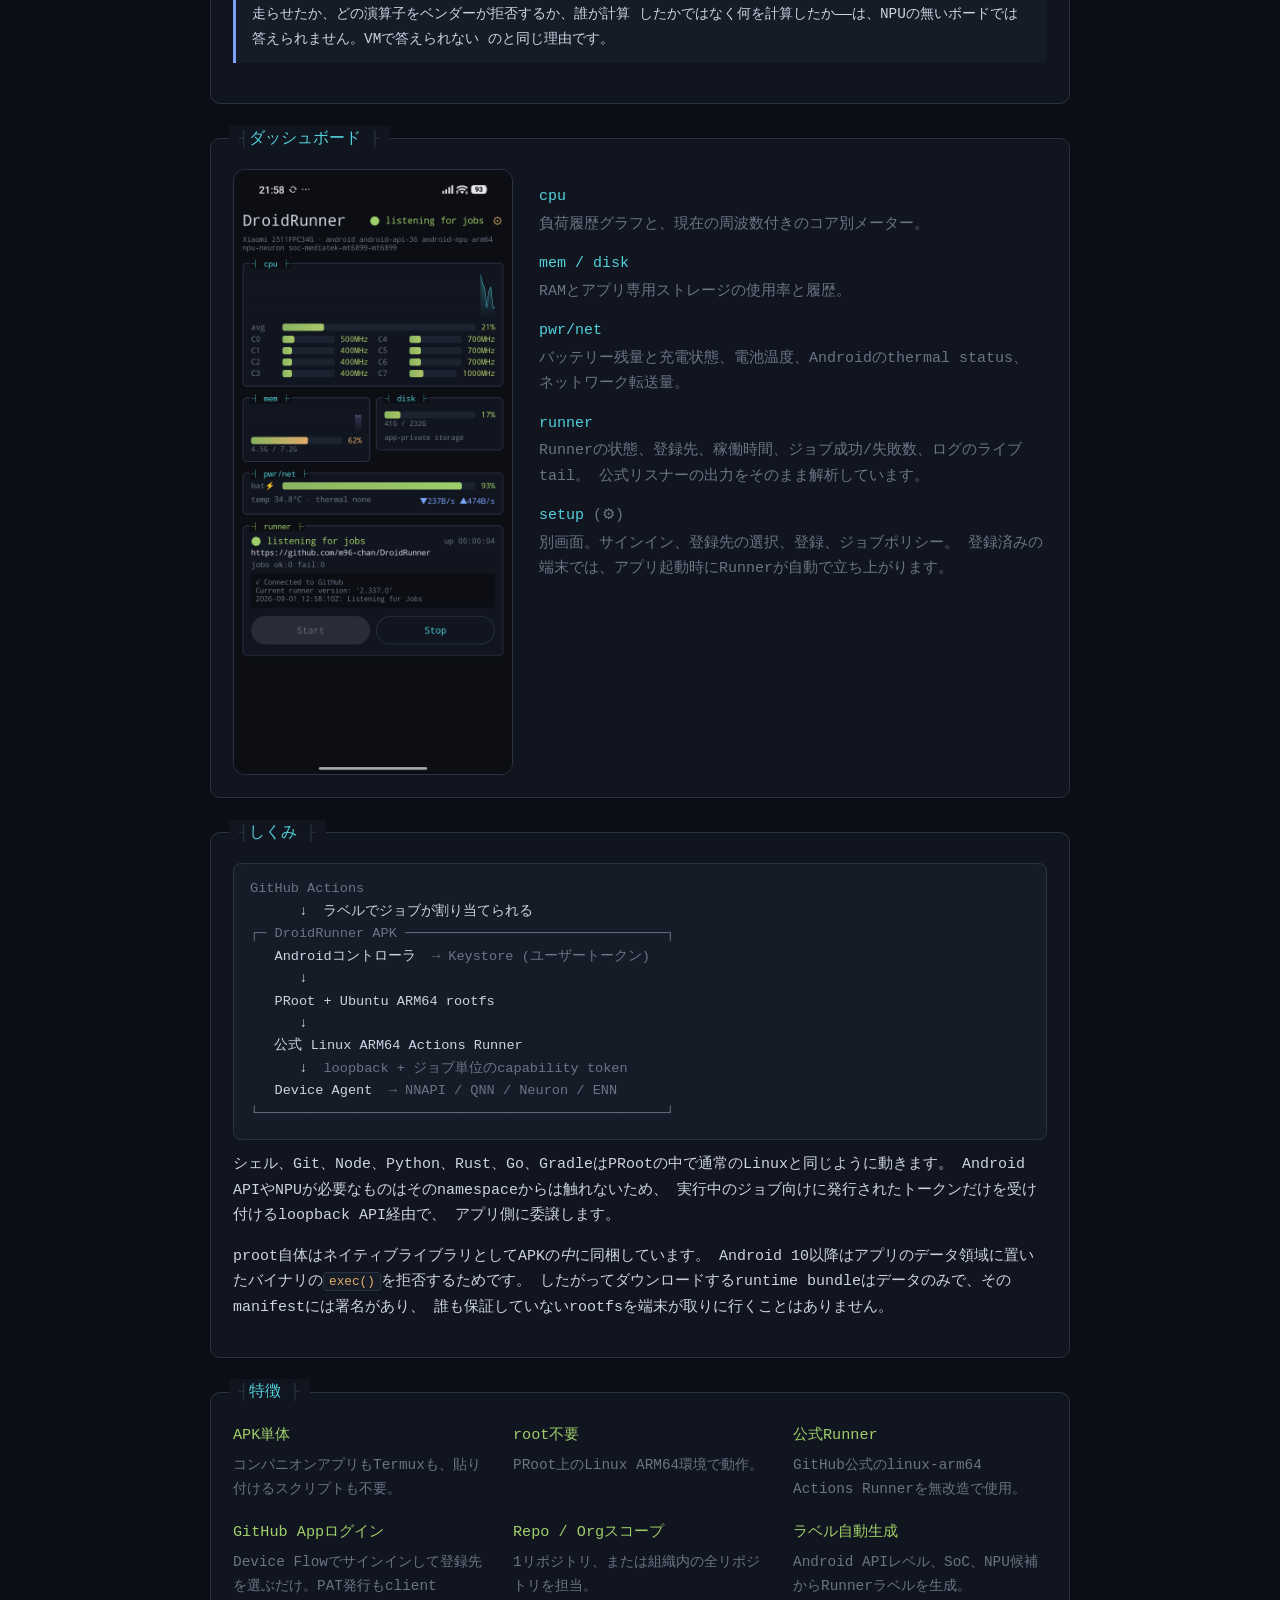
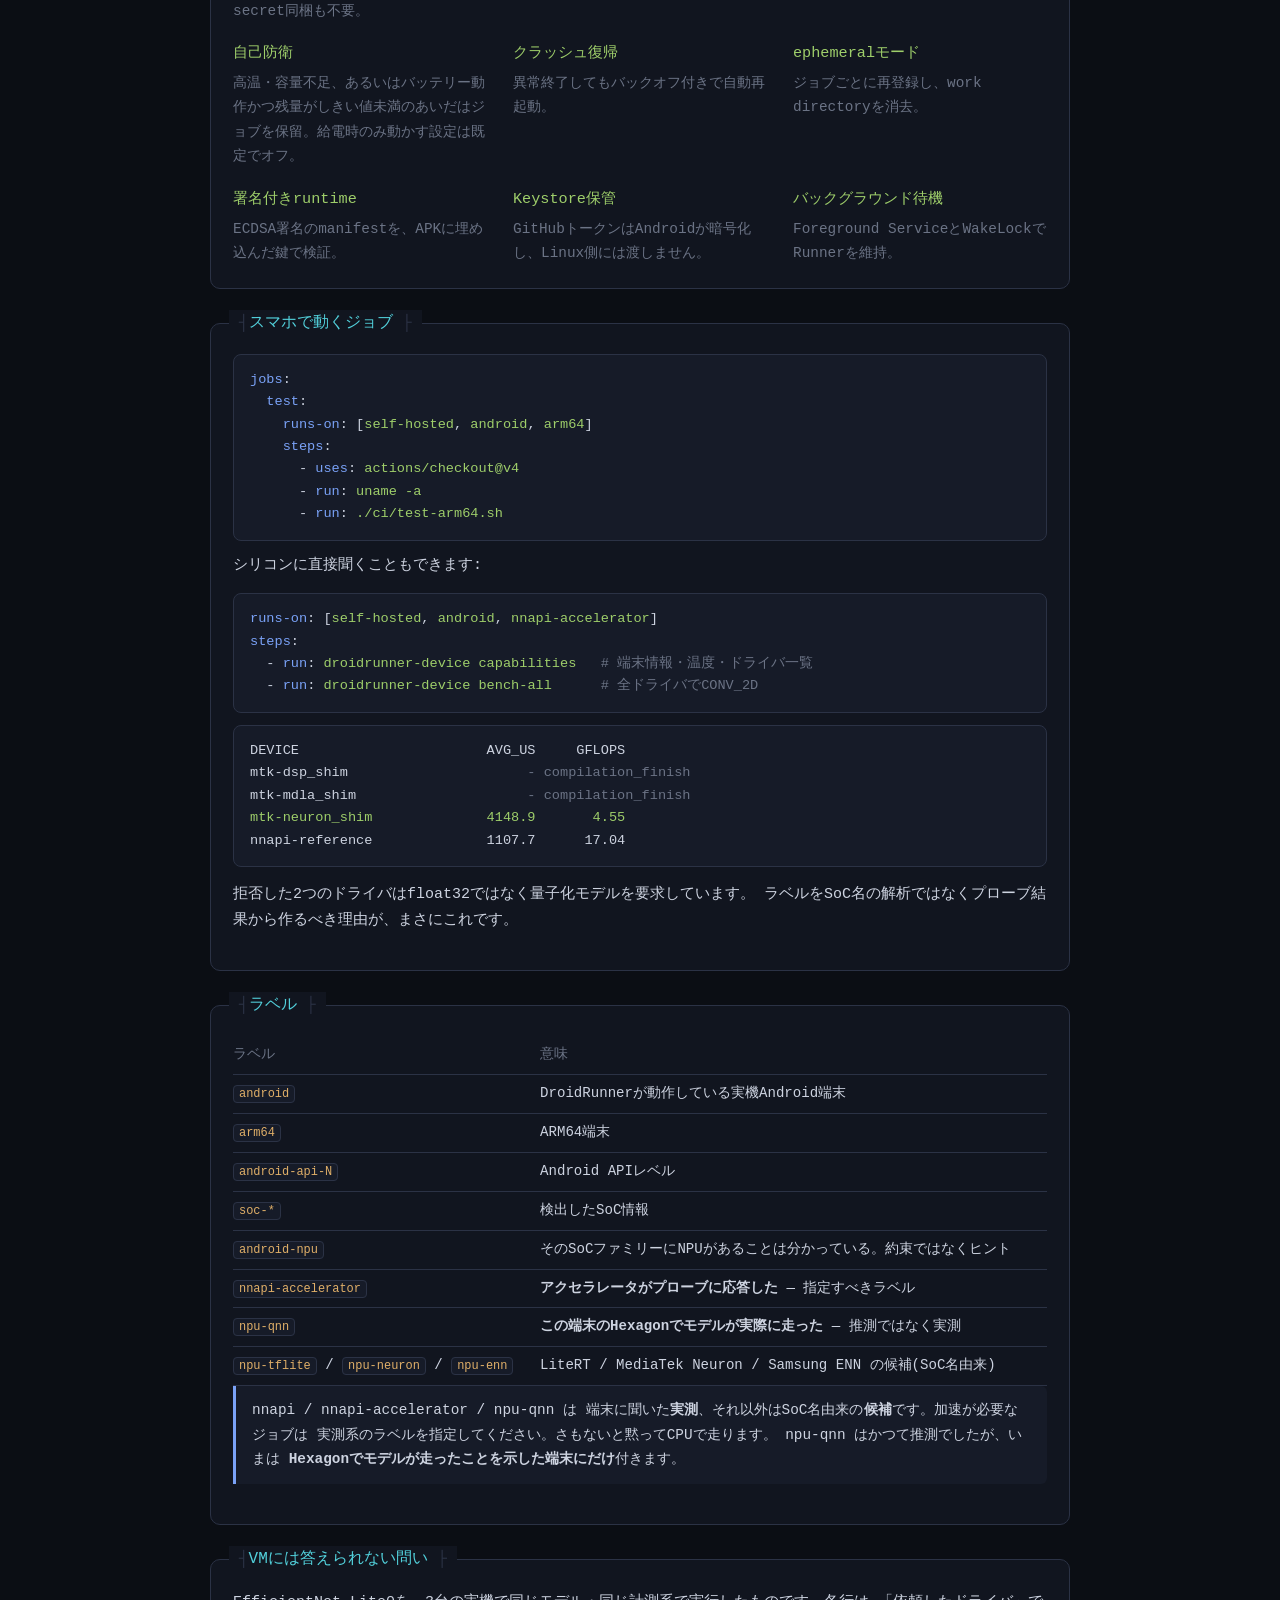
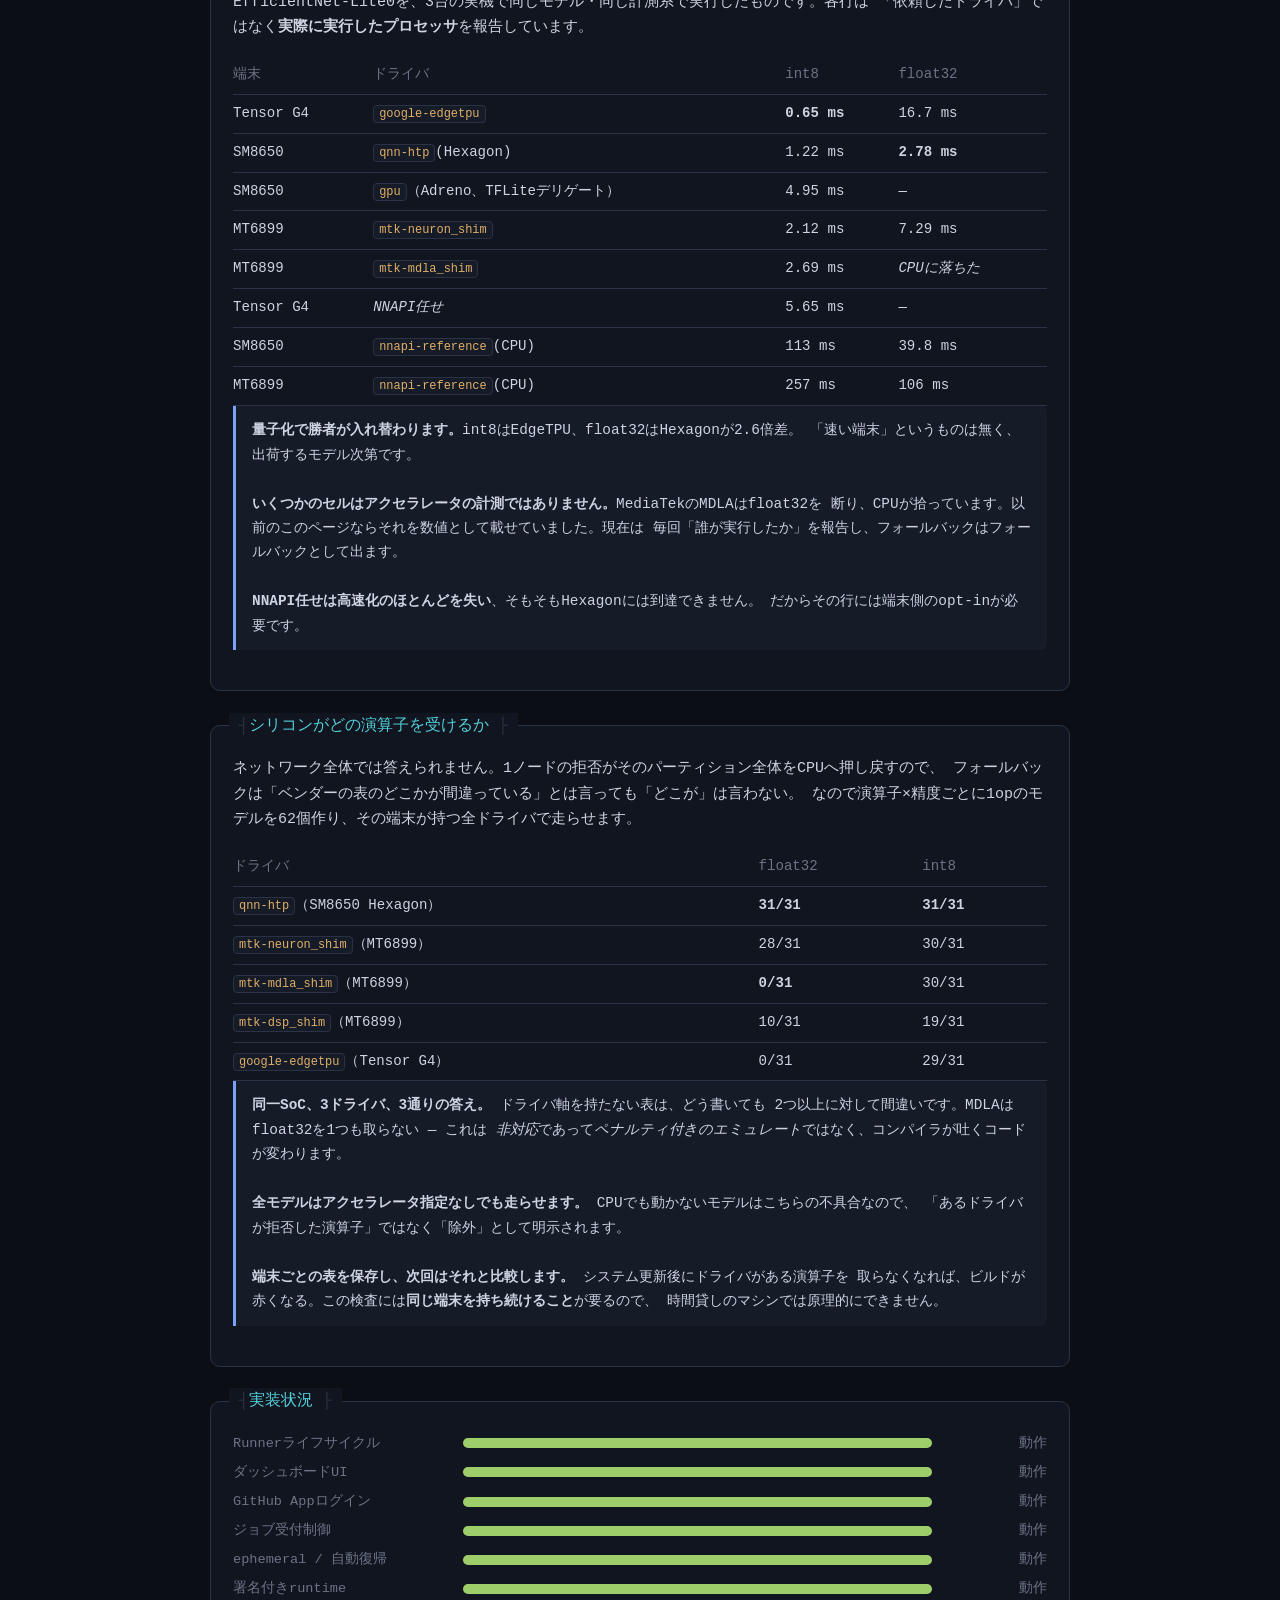
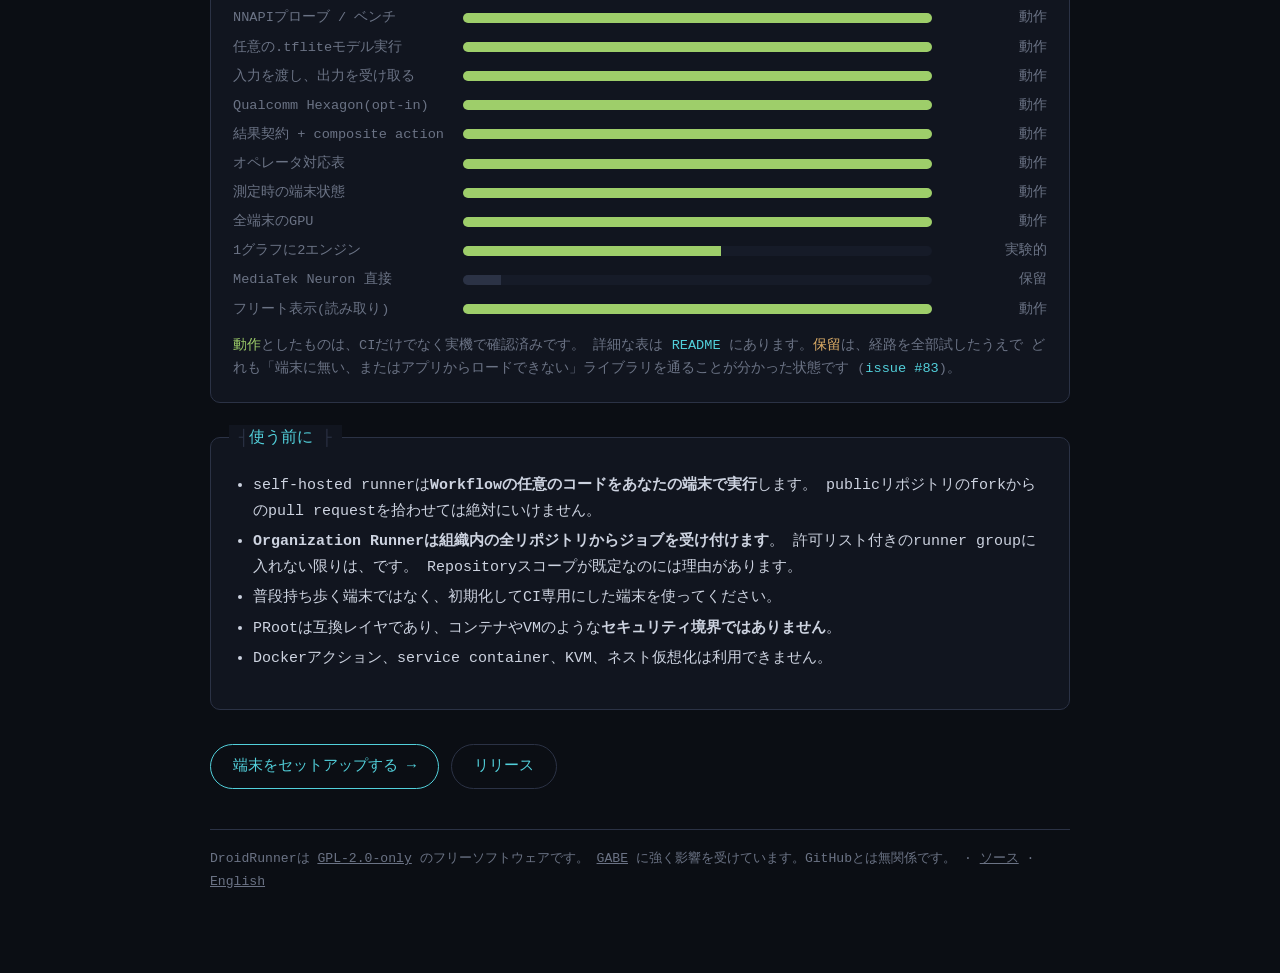
==== commit 1ed00e82: "Stop the site describing a project that shipped releases ago (#215) The site is the first thing anyo" ====
--- a/site/ja/index.html
+++ b/site/ja/index.html
@@ -62,10 +62,8 @@
 </div>
 
 <div class="note danger">
-  <b>現在は初期PoCです。</b> Runner管理は実機で動作していますが、NPU Device Agentは
-  組み込みベンチマークのみ対応で、任意モデルの実行は開発中です。self-hosted runnerは
-  Workflowに書かれたコードをそのまま端末上で実行します。信頼できないRepositoryには
-  接続しないでください。
+  <b>これはself-hosted runnerです。</b> Workflowに書かれたコードを、そのまま端末上で
+  実行します。信頼できないRepositoryには接続しないでください。
 </div>
 
 <section class="panel">
@@ -173,7 +171,7 @@
     <div><h4>GitHub Appログイン</h4><p>Device Flowでサインインして登録先を選ぶだけ。PAT発行もclient secret同梱も不要。</p></div>
     <div><h4>Repo / Orgスコープ</h4><p>1リポジトリ、または組織内の全リポジトリを担当。</p></div>
     <div><h4>ラベル自動生成</h4><p>Android APIレベル、SoC、NPU候補からRunnerラベルを生成。</p></div>
-    <div><h4>自己防衛</h4><p>非充電・残量低下・高温・容量不足のあいだはジョブを保留。</p></div>
+    <div><h4>自己防衛</h4><p>高温・容量不足、あるいはバッテリー動作かつ残量がしきい値未満のあいだはジョブを保留。給電時のみ動かす設定は既定でオフ。</p></div>
     <div><h4>クラッシュ復帰</h4><p>異常終了してもバックオフ付きで自動再起動。</p></div>
     <div><h4>ephemeralモード</h4><p>ジョブごとに再登録し、work directoryを消去。</p></div>
     <div><h4>署名付きruntime</h4><p>ECDSA署名のmanifestを、APKに埋め込んだ鍵で検証。</p></div>
@@ -216,7 +214,7 @@
     <tr><td><code>arm64</code></td><td>ARM64端末</td></tr>
     <tr><td><code>android-api-N</code></td><td>Android APIレベル</td></tr>
     <tr><td><code>soc-*</code></td><td>検出したSoC情報</td></tr>
-    <tr><td><code>android-npu</code> / <code>android-no-npu</code></td><td>NPUを検出したかどうか</td></tr>
+    <tr><td><code>android-npu</code></td><td>そのSoCファミリーにNPUがあることは分かっている。約束ではなくヒント</td></tr>
     <tr><td><code>nnapi-accelerator</code></td>
         <td><b>アクセラレータがプローブに応答した</b> &mdash; 指定すべきラベル</td></tr>
     <tr><td><code>npu-qnn</code></td>
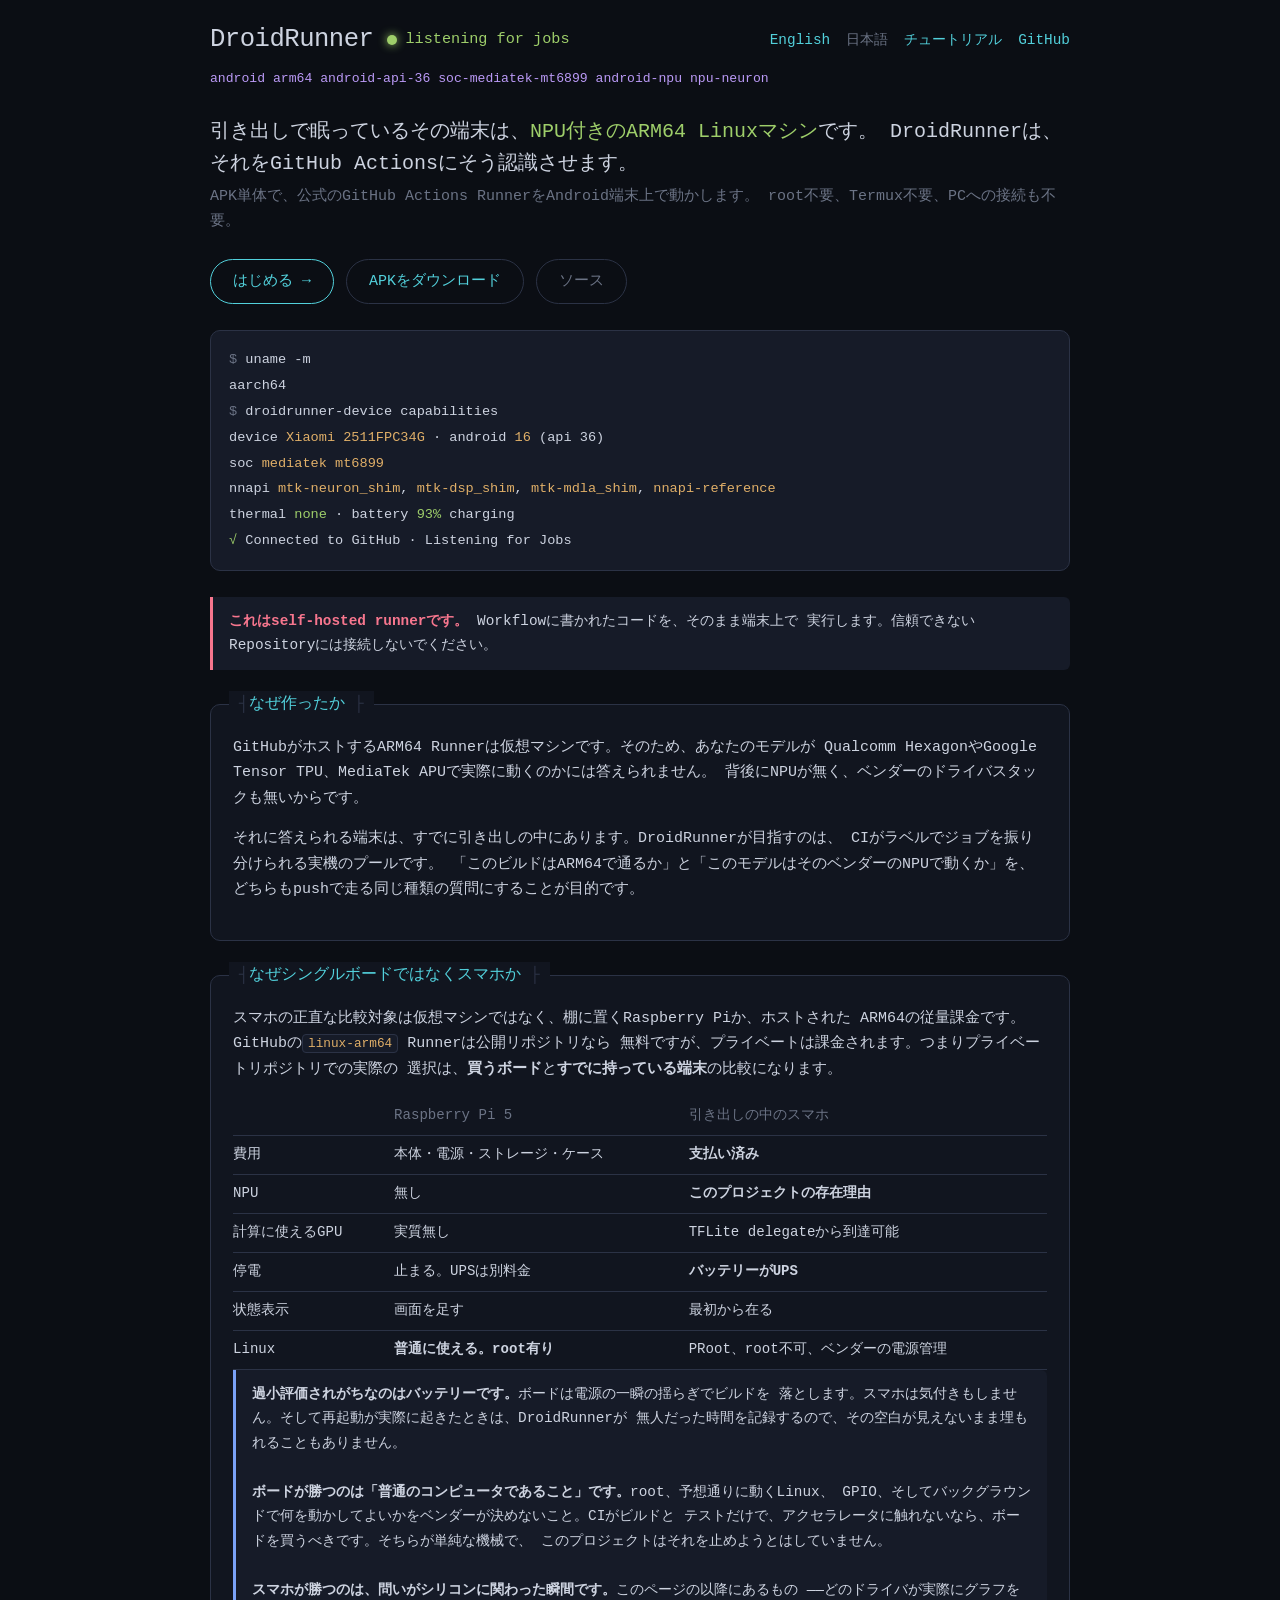
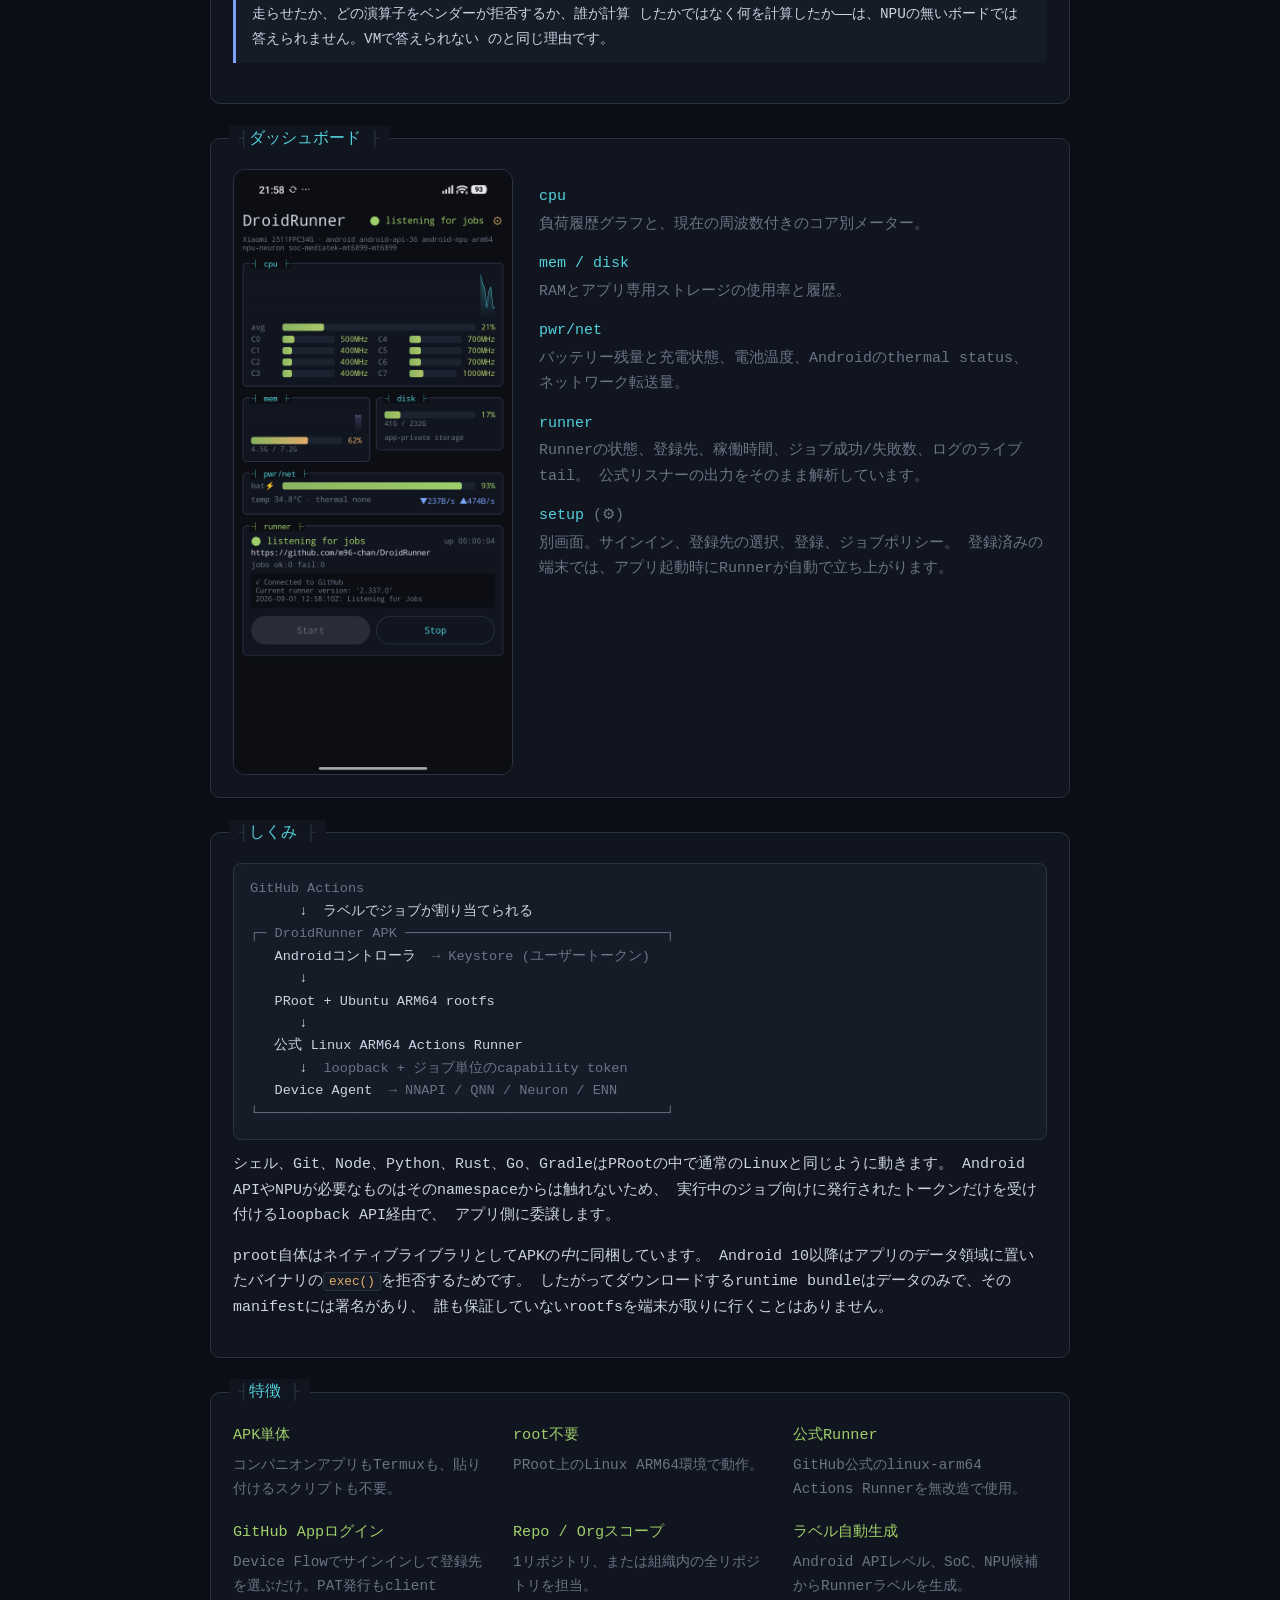
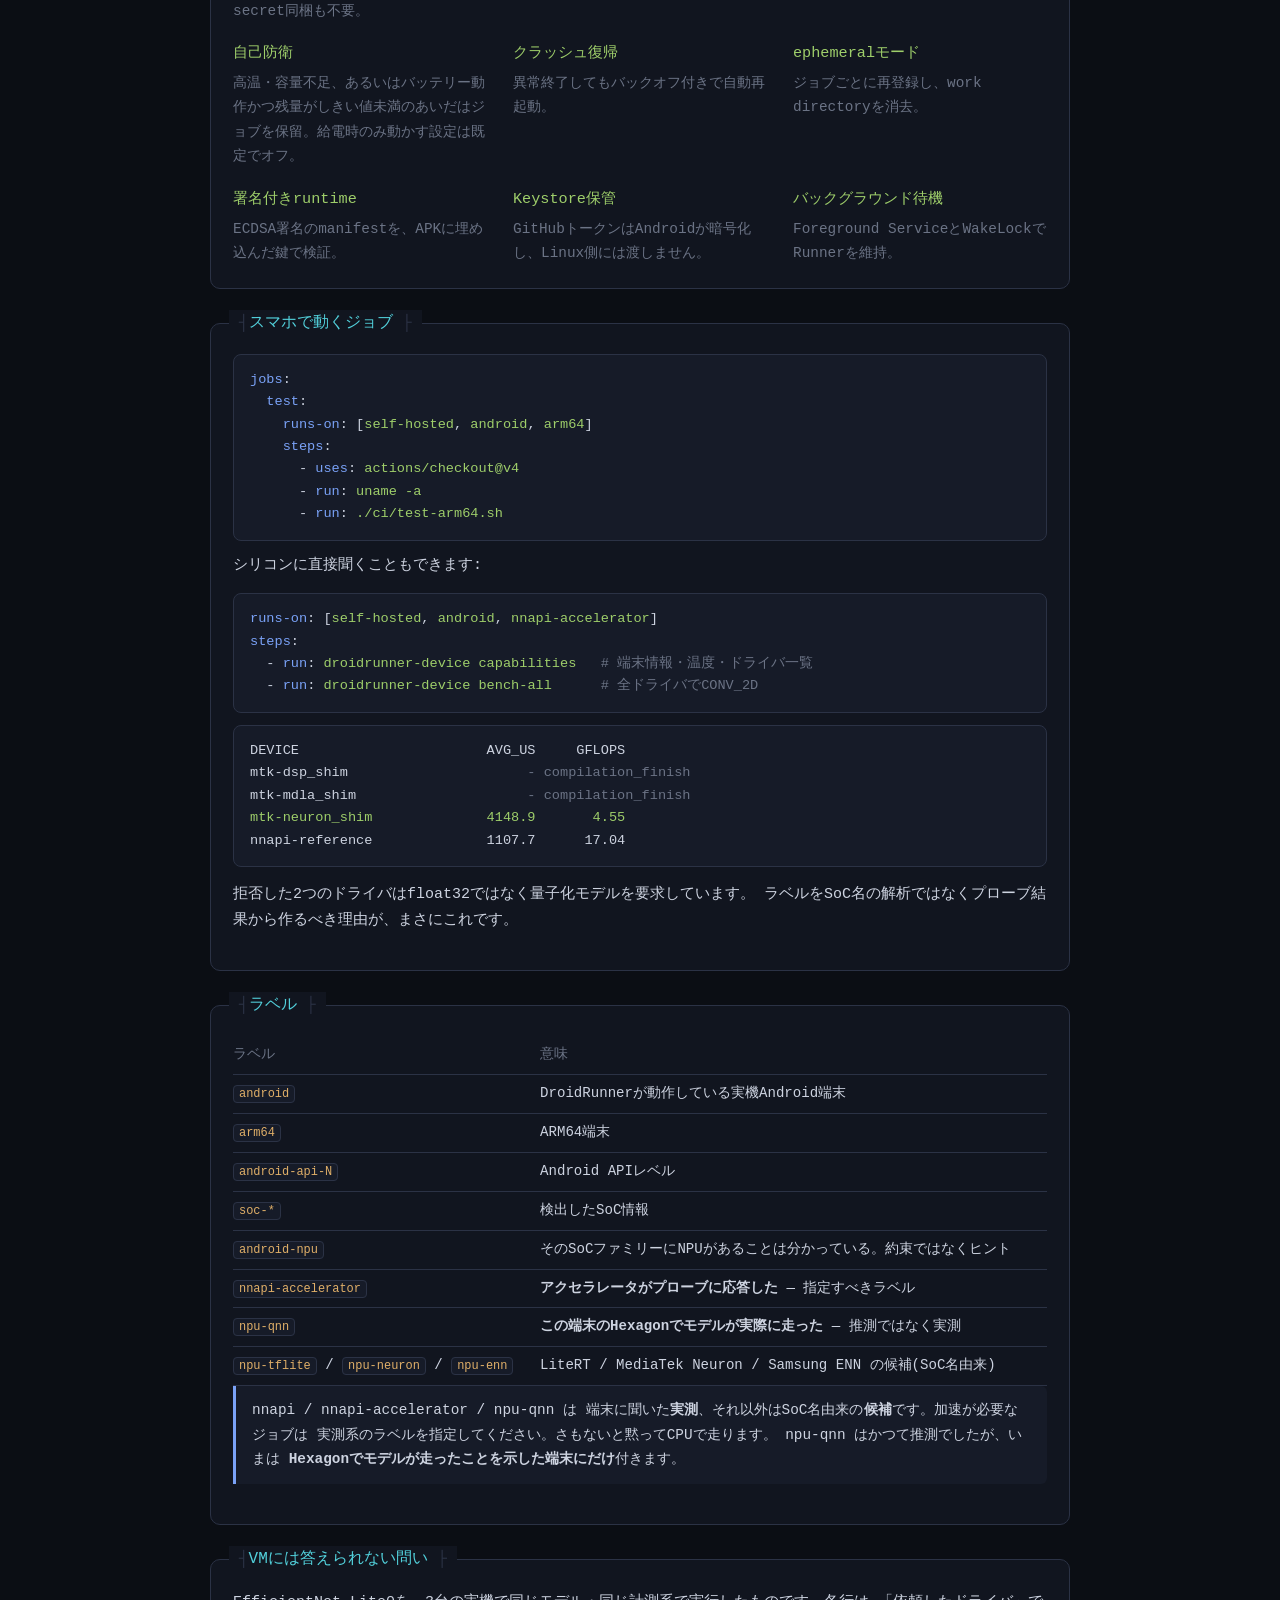
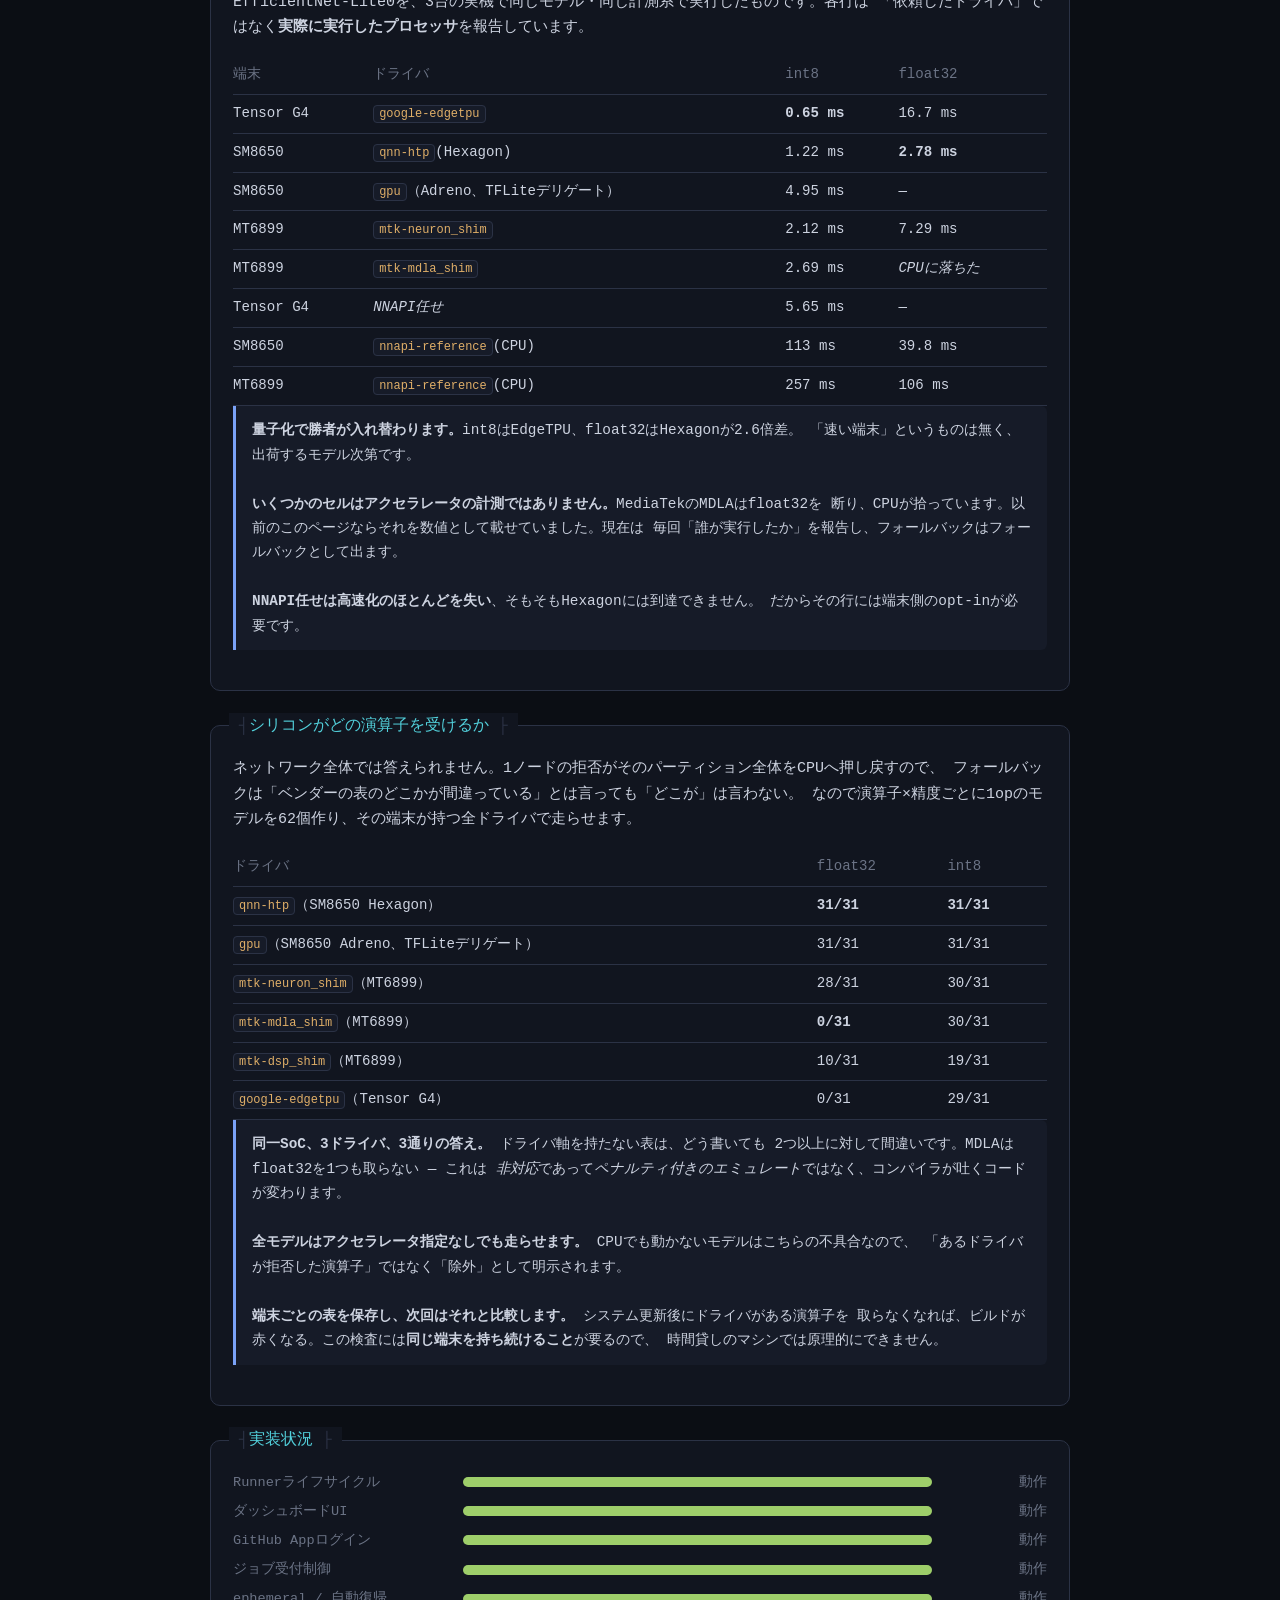
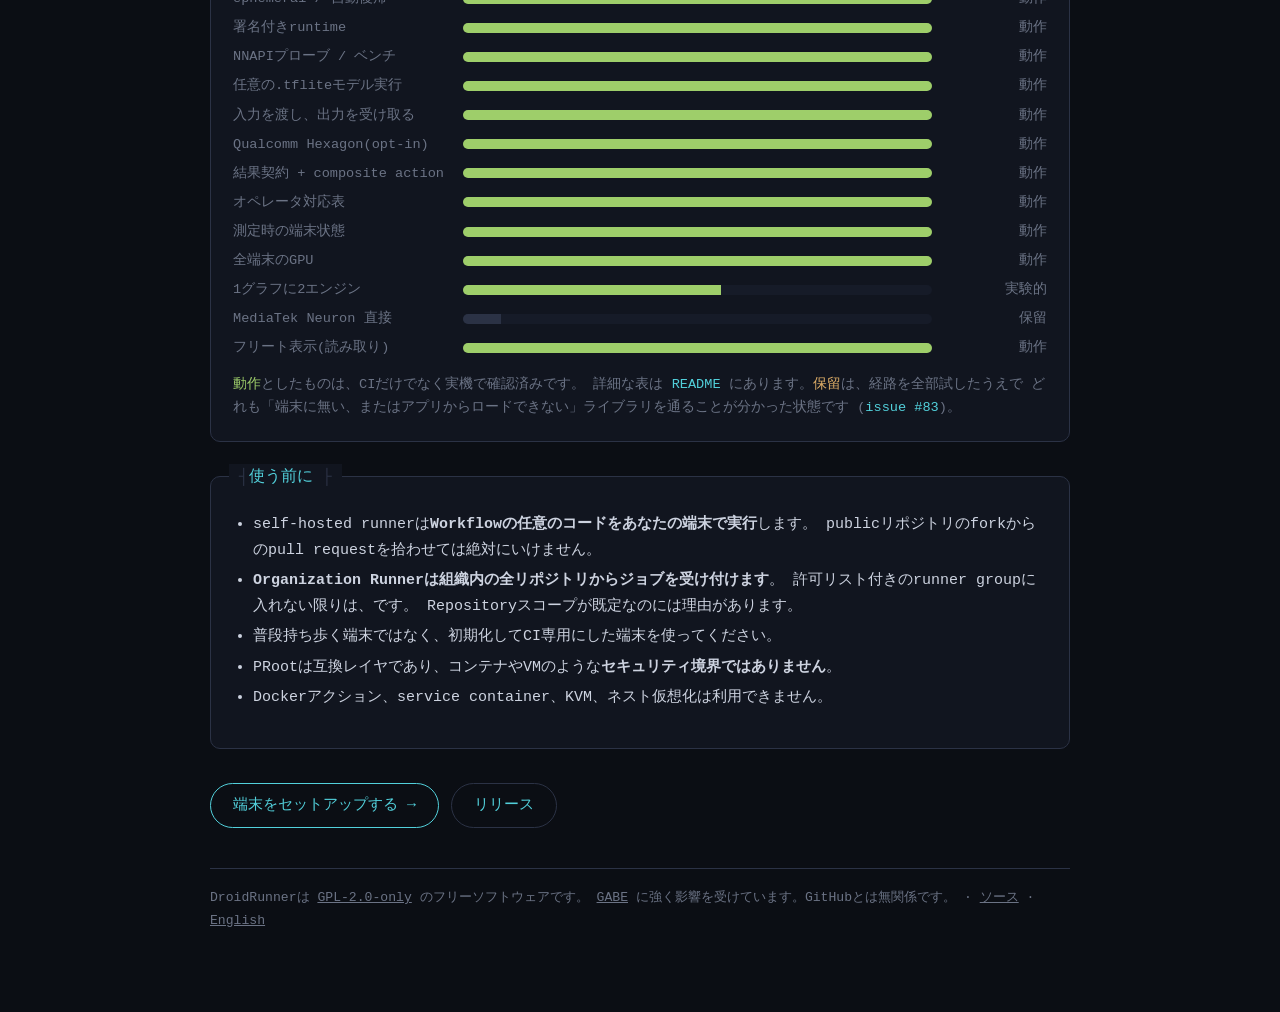
==== commit bdfe8f7e: "Say what the docs describe now, not what they described releases ago An audit of every tracked docum" ====
--- a/site/ja/index.html
+++ b/site/ja/index.html
@@ -271,6 +271,7 @@
   <table>
     <tr><th>ドライバ</th><th>float32</th><th>int8</th></tr>
     <tr><td><code>qnn-htp</code>（SM8650 Hexagon）</td><td><b>31/31</b></td><td><b>31/31</b></td></tr>
+    <tr><td><code>gpu</code>（SM8650 Adreno、TFLiteデリゲート）</td><td>31/31</td><td>31/31</td></tr>
     <tr><td><code>mtk-neuron_shim</code>（MT6899）</td><td>28/31</td><td>30/31</td></tr>
     <tr><td><code>mtk-mdla_shim</code>（MT6899）</td><td><b>0/31</b></td><td>30/31</td></tr>
     <tr><td><code>mtk-dsp_shim</code>（MT6899）</td><td>10/31</td><td>19/31</td></tr>
